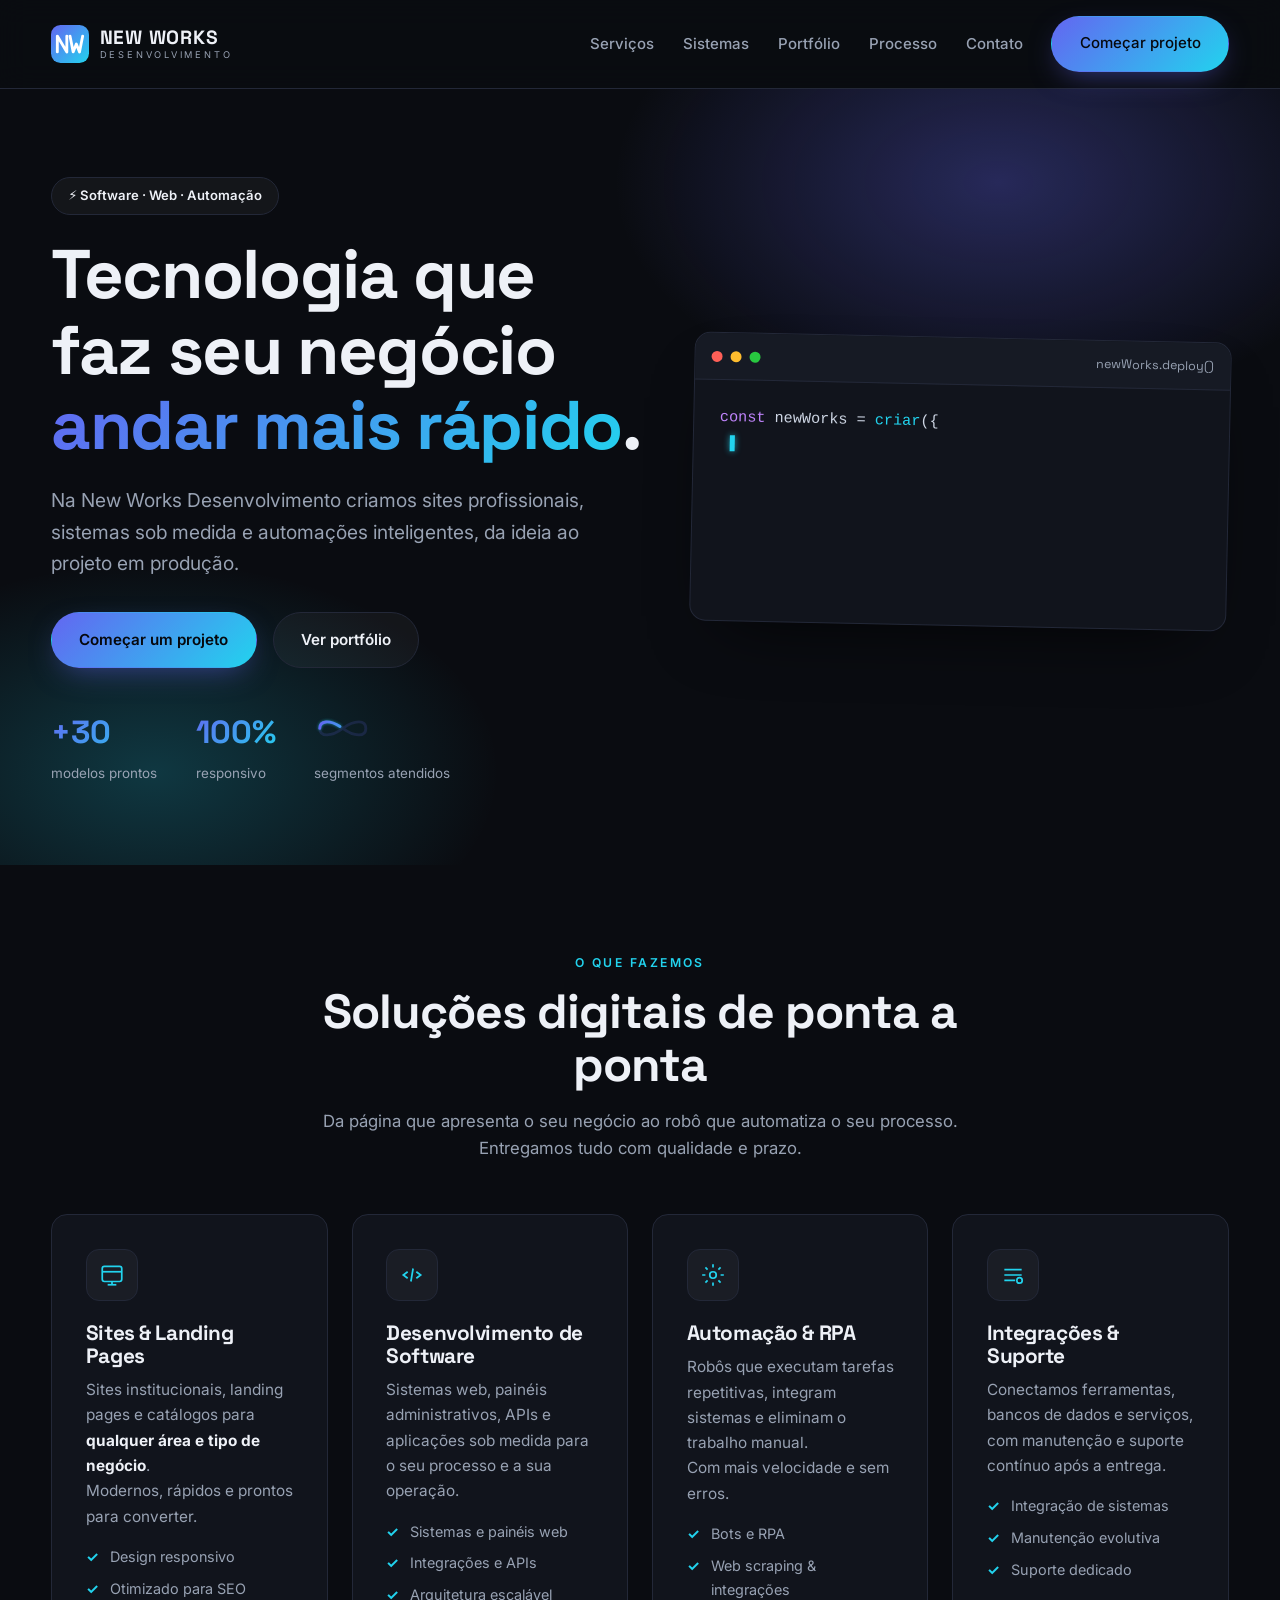
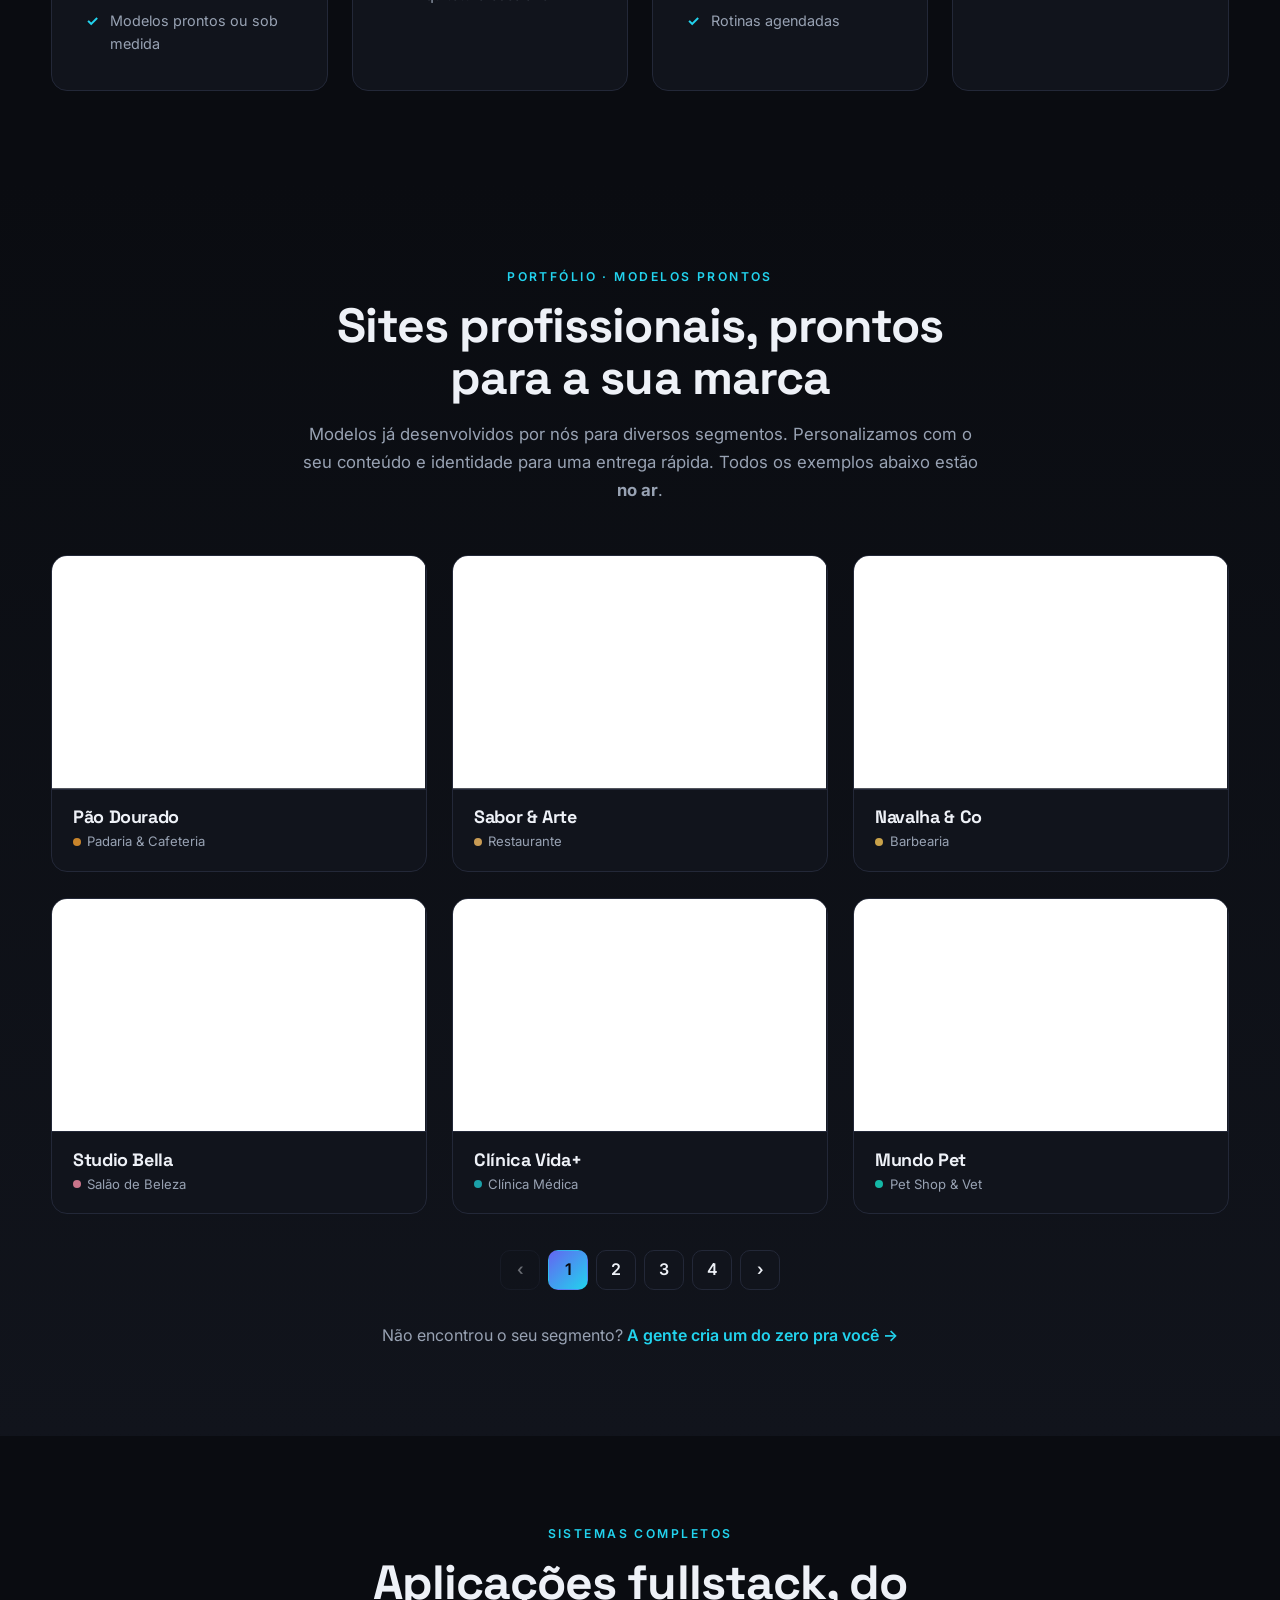
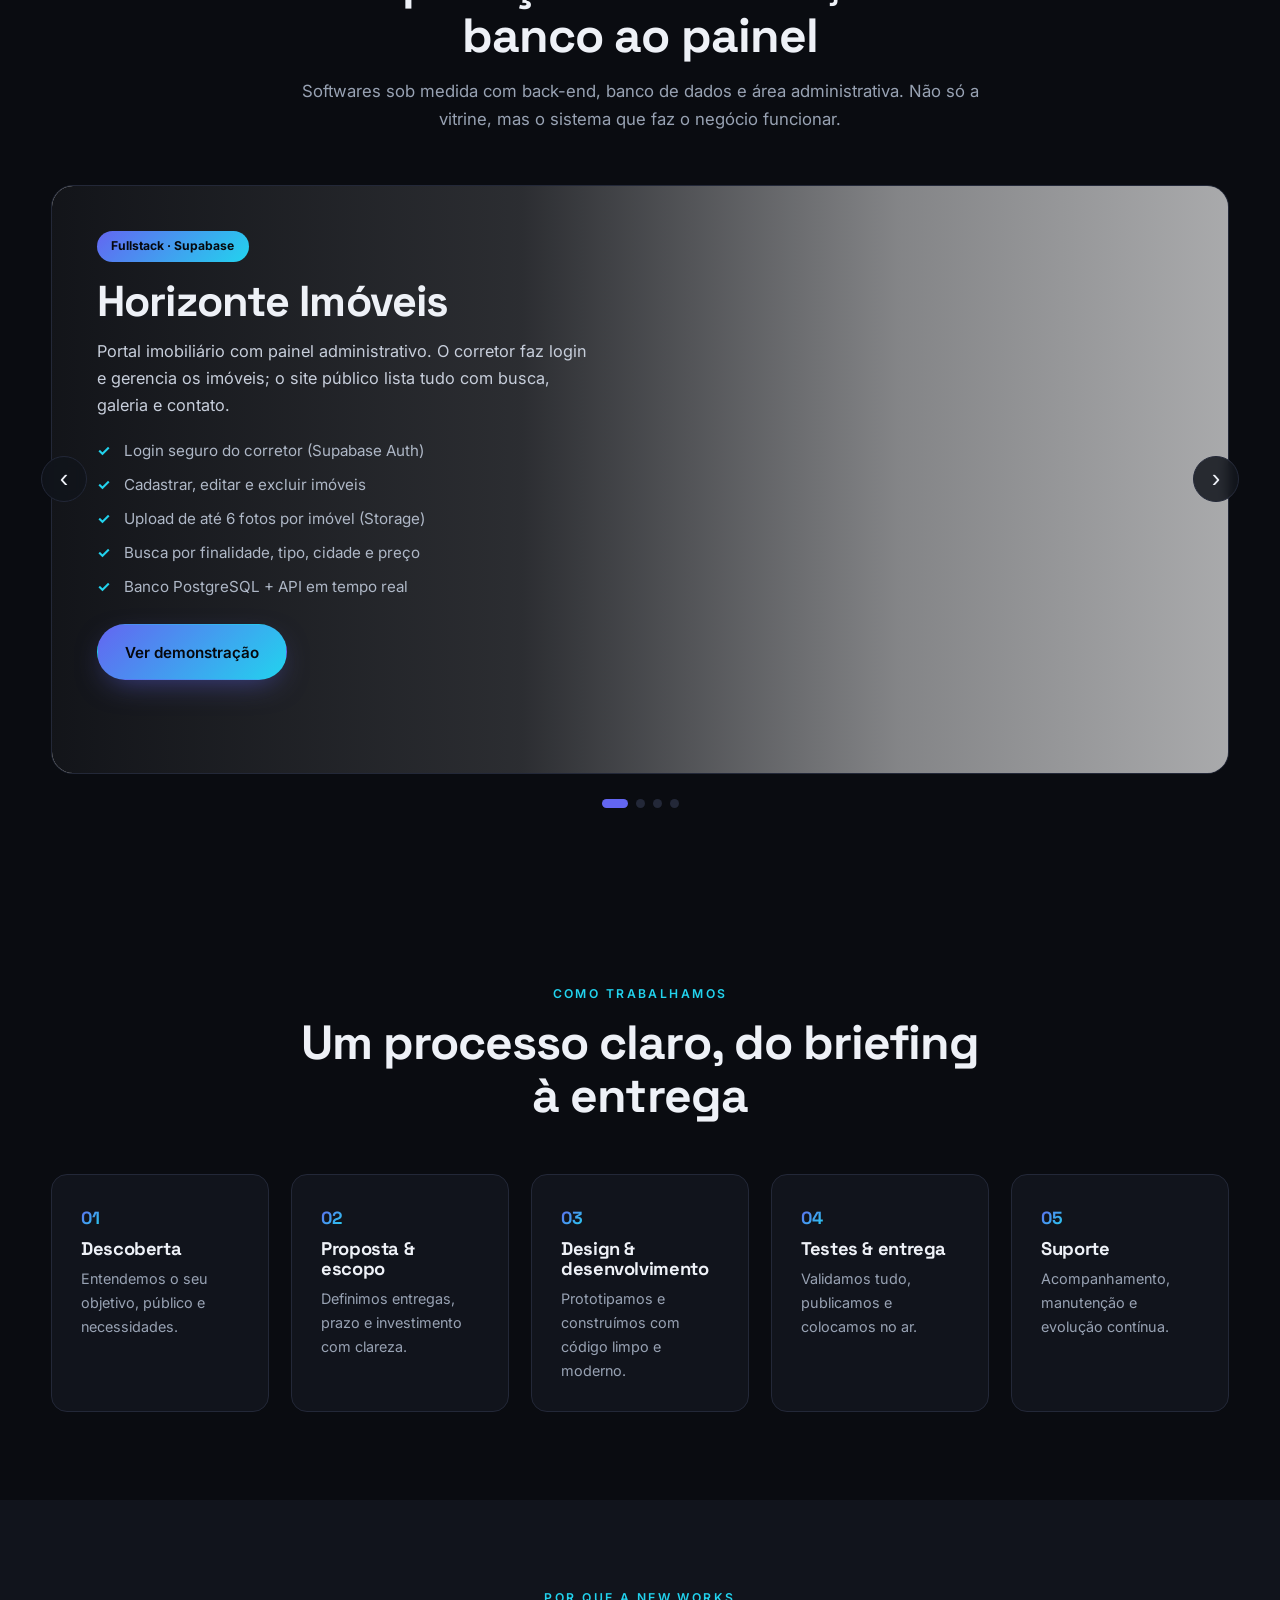
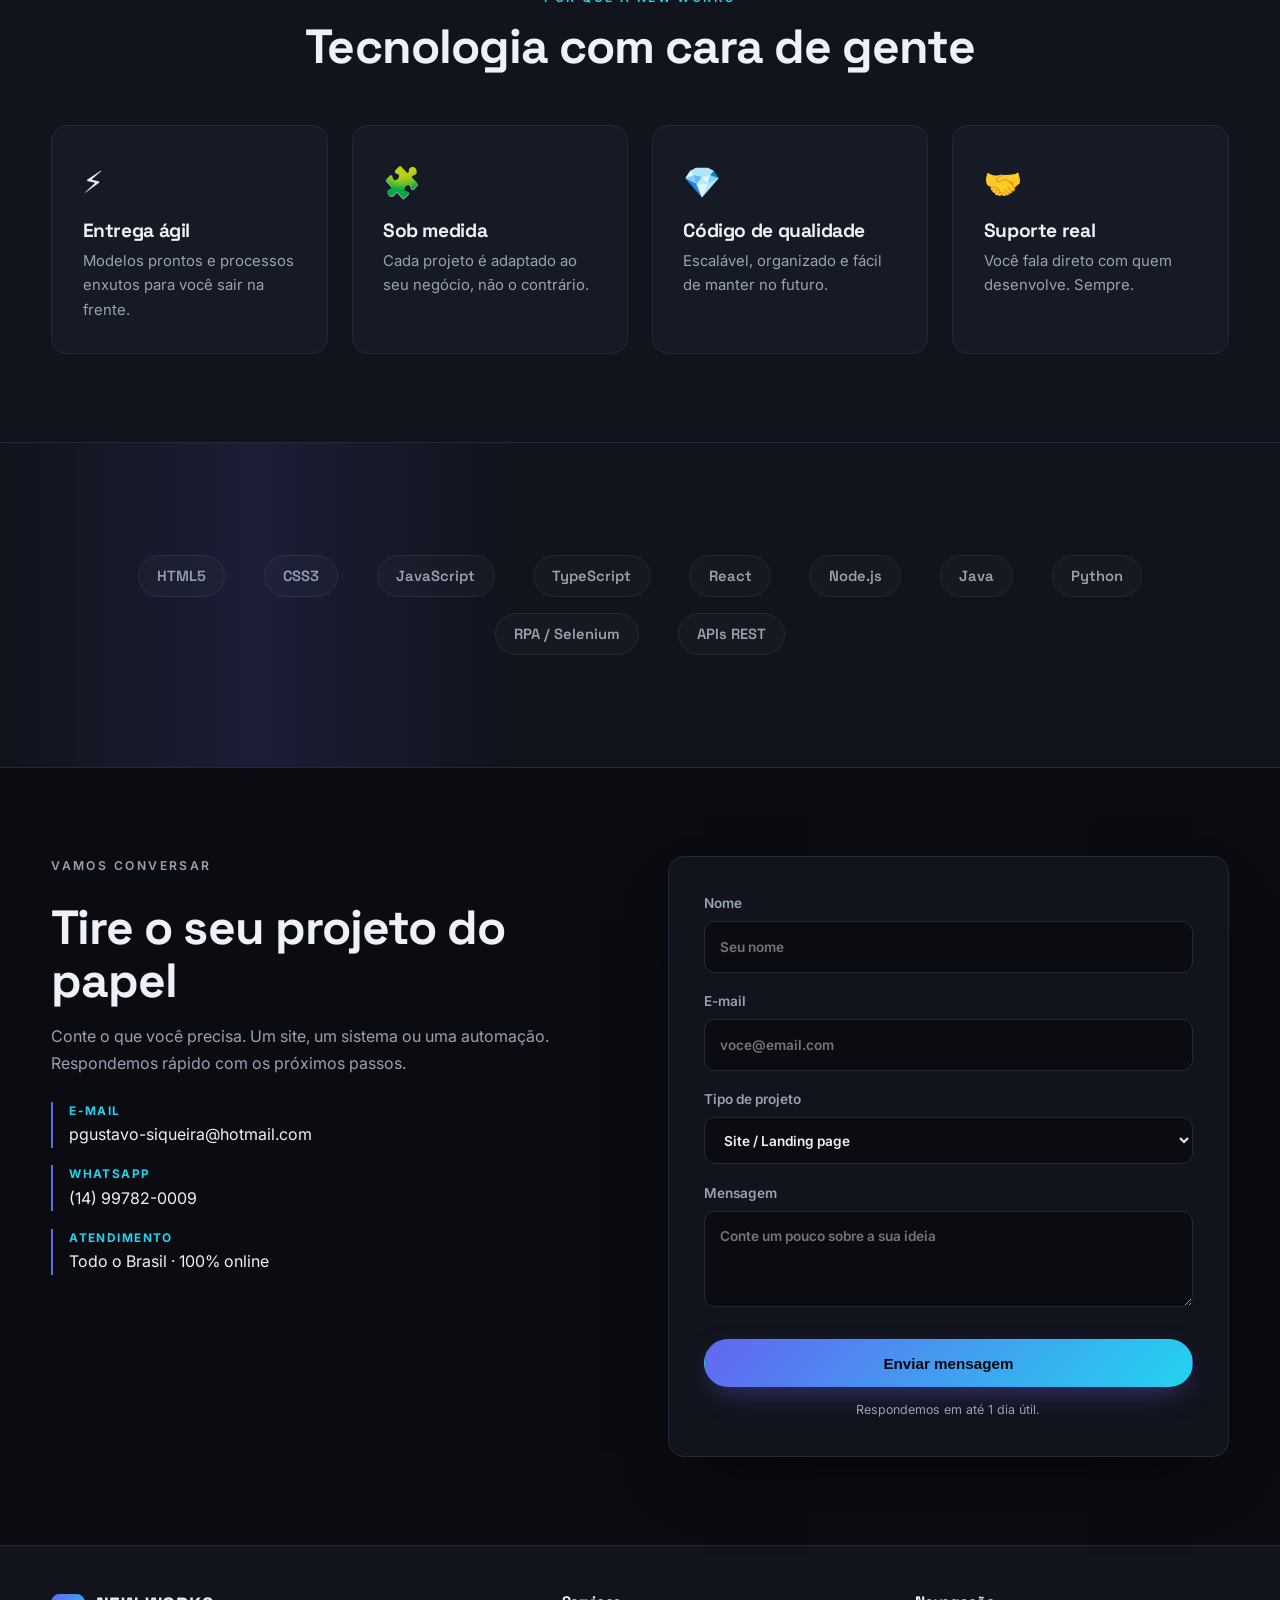
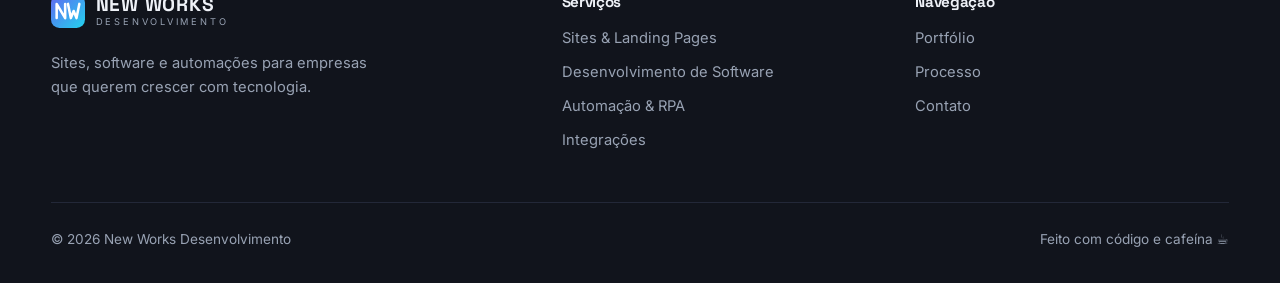
==== index.html @ 7ce20807 "Troca travessoes por ponto final em 3 textos (servicos, sistemas, contato) Co-Authored-By: Claude Op" ====
<!DOCTYPE html>
<html lang="pt-BR">
<head>
  <meta charset="UTF-8" />
  <meta name="viewport" content="width=device-width, initial-scale=1.0" />
  <meta name="description" content="New Works Desenvolvimento — criação de sites e landing pages para qualquer segmento, desenvolvimento de software sob medida e automações com RPA. Tecnologia que faz seu negócio andar mais rápido." />
  <title>New Works Desenvolvimento · Software, Sites e Automação</title>
  <link rel="icon" href="favicon.svg" type="image/svg+xml" />
  <link rel="preconnect" href="https://fonts.googleapis.com" />
  <link rel="preconnect" href="https://fonts.gstatic.com" crossorigin />
  <link href="https://fonts.googleapis.com/css2?family=Space+Grotesk:wght@500;600;700&family=Inter:wght@400;500;600&display=swap" rel="stylesheet" />
  <link rel="stylesheet" href="styles.css?v=3" />
</head>
<body>
  <header class="site-header" id="topo">
    <nav class="nav container">
      <a href="#topo" class="brand" aria-label="New Works Desenvolvimento">
        <svg class="logo-mark" width="38" height="38" viewBox="0 0 48 48" aria-hidden="true">
          <defs><linearGradient id="ag" x1="0" y1="0" x2="1" y2="1"><stop offset="0" stop-color="#6366f1"/><stop offset="1" stop-color="#22d3ee"/></linearGradient></defs>
          <rect width="48" height="48" rx="12" fill="url(#ag)"/>
          <g fill="none" stroke="#fff" stroke-width="3.6" stroke-linecap="round" stroke-linejoin="round"><path d="M8 34V14l12 20V14"/><path d="M24 14l4 20 4-10 4 10 4-20"/></g>
        </svg>
        <span class="brand-text"><strong>NEW WORKS</strong><small>Desenvolvimento</small></span>
      </a>
      <button class="nav-toggle" aria-label="Abrir menu" aria-expanded="false"><span></span><span></span><span></span></button>
      <ul class="nav-links">
        <li><a href="#servicos">Serviços</a></li>
        <li><a href="#sistemas">Sistemas</a></li>
        <li><a href="#portfolio">Portfólio</a></li>
        <li><a href="#processo">Processo</a></li>
        <li><a href="#contato">Contato</a></li>
        <li><a href="#contato" class="btn btn-primary">Começar projeto</a></li>
      </ul>
    </nav>
  </header>

  <main>
    <section class="hero">
      <div class="hero-glow" aria-hidden="true"></div>
      <div class="container hero-inner">
        <div class="hero-text">
          <span class="pill-badge">⚡ Software · Web · Automação</span>
          <h1>Tecnologia que faz seu negócio <span class="grad">andar mais rápido</span>.</h1>
          <p class="lead">Na New Works Desenvolvimento criamos sites profissionais, sistemas sob medida e automações inteligentes, da ideia ao projeto em produção.</p>
          <div class="hero-actions">
            <a href="#contato" class="btn btn-primary">Começar um projeto</a>
            <a href="#portfolio" class="btn btn-ghost">Ver portfólio</a>
          </div>
          <ul class="hero-stats">
            <li><strong>+30</strong><span>modelos prontos</span></li>
            <li><strong>100%</strong><span>responsivo</span></li>
            <li><strong class="stat-inf" aria-label="infinitos"><svg class="inf-svg" viewBox="0 0 100 50" role="img" aria-hidden="true"><defs><linearGradient id="infGrad" x1="0" y1="0" x2="1" y2="0"><stop offset="0" stop-color="#6366f1"/><stop offset="1" stop-color="#22d3ee"/></linearGradient></defs><path class="inf-track" d="M10,25 C10,10 30,10 50,25 C70,40 90,40 90,25 C90,10 70,10 50,25 C30,40 10,40 10,25 Z"/><path class="inf-flow" pathLength="100" d="M10,25 C10,10 30,10 50,25 C70,40 90,40 90,25 C90,10 70,10 50,25 C30,40 10,40 10,25 Z"/></svg></strong><span>segmentos atendidos</span></li>
          </ul>
        </div>
        <div class="hero-visual" aria-hidden="true">
          <div class="code-card">
            <div class="code-bar"><span></span><span></span><span></span><em>newWorks.deploy()</em></div>
            <pre><code id="heroCode"><span class="c-key">const</span> newWorks = <span class="c-fn">criar</span>({
  <span class="c-prop">sites</span>: <span class="c-str">'qualquer segmento'</span>,
  <span class="c-prop">software</span>: <span class="c-str">'sob medida'</span>,
  <span class="c-prop">automacao</span>: <span class="c-str">'RPA'</span>,
});

newWorks.<span class="c-fn">entregar</span>(); <span class="c-cmt">// 🚀</span></code></pre>
          </div>
        </div>
      </div>
    </section>

    <section id="servicos" class="services">
      <div class="container">
        <div class="section-head">
          <p class="eyebrow">O que fazemos</p>
          <h2>Soluções digitais de ponta a ponta</h2>
          <p class="section-sub">Da página que apresenta o seu negócio ao robô que automatiza o seu processo. Entregamos tudo com qualidade e prazo.</p>
        </div>
        <div class="service-grid">
          <article class="service">
            <span class="ico" aria-hidden="true">
              <svg viewBox="0 0 24 24" fill="none" stroke="currentColor" stroke-width="1.6"><rect x="3" y="4" width="18" height="14" rx="2"/><path d="M3 9h18"/><path d="M8 21h8"/><path d="M12 18v3"/></svg>
            </span>
            <h3>Sites &amp; Landing Pages</h3>
            <p>Sites institucionais, landing pages e catálogos para <strong>qualquer área e tipo de negócio</strong>.<br>Modernos, rápidos e prontos para converter.</p>
            <ul class="svc-list"><li>Design responsivo</li><li>Otimizado para SEO</li><li>Modelos prontos ou sob medida</li></ul>
          </article>
          <article class="service">
            <span class="ico" aria-hidden="true">
              <svg viewBox="0 0 24 24" fill="none" stroke="currentColor" stroke-width="1.6"><path d="M8 9l-4 3 4 3"/><path d="M16 9l4 3-4 3"/><path d="M13 6l-2 12"/></svg>
            </span>
            <h3>Desenvolvimento de Software</h3>
            <p>Sistemas web, painéis administrativos, APIs e aplicações sob medida para o seu processo e a sua operação.</p>
            <ul class="svc-list"><li>Sistemas e painéis web</li><li>Integrações e APIs</li><li>Arquitetura escalável</li></ul>
          </article>
          <article class="service">
            <span class="ico" aria-hidden="true">
              <svg viewBox="0 0 24 24" fill="none" stroke="currentColor" stroke-width="1.6"><circle cx="12" cy="12" r="3"/><path d="M12 2v3M12 19v3M2 12h3M19 12h3M5 5l2 2M17 17l2 2M19 5l-2 2M7 17l-2 2"/></svg>
            </span>
            <h3>Automação &amp; RPA</h3>
            <p>Robôs que executam tarefas repetitivas, integram sistemas e eliminam o trabalho manual.<br>Com mais velocidade e sem erros.</p>
            <ul class="svc-list"><li>Bots e RPA</li><li>Web scraping &amp; integrações</li><li>Rotinas agendadas</li></ul>
          </article>
          <article class="service">
            <span class="ico" aria-hidden="true">
              <svg viewBox="0 0 24 24" fill="none" stroke="currentColor" stroke-width="1.6"><path d="M4 7h16M4 12h16M4 17h10"/><circle cx="18" cy="17" r="2.5"/></svg>
            </span>
            <h3>Integrações &amp; Suporte</h3>
            <p>Conectamos ferramentas, bancos de dados e serviços, com manutenção e suporte contínuo após a entrega.</p>
            <ul class="svc-list"><li>Integração de sistemas</li><li>Manutenção evolutiva</li><li>Suporte dedicado</li></ul>
          </article>
        </div>
      </div>
    </section>

    <section id="portfolio" class="portfolio">
      <div class="container">
        <div class="section-head">
          <p class="eyebrow">Portfólio · Modelos prontos</p>
          <h2>Sites profissionais, prontos para a sua marca</h2>
          <p class="section-sub">Modelos já desenvolvidos por nós para diversos segmentos. Personalizamos com o seu conteúdo e identidade para uma entrega rápida. Todos os exemplos abaixo estão <strong>no ar</strong>.</p>
        </div>
        <div class="work-grid" id="workGrid"><!-- gerado via JavaScript --></div>
        <div class="pager" id="workPager"></div>
        <p class="portfolio-note">Não encontrou o seu segmento? <a href="#contato">A gente cria um do zero pra você →</a></p>
      </div>
    </section>

    <section id="sistemas" class="systems">
      <div class="container">
        <div class="section-head">
          <p class="eyebrow">Sistemas completos</p>
          <h2>Aplicações fullstack, do banco ao painel</h2>
          <p class="section-sub">Softwares sob medida com back-end, banco de dados e área administrativa. Não só a vitrine, mas o sistema que faz o negócio funcionar.</p>
        </div>
        <div class="systems-carousel">
          <button class="systems-btn prev" id="sysPrev" aria-label="Anterior">‹</button>
          <div class="systems-track" id="systemsTrack"><!-- gerado via JavaScript --></div>
          <button class="systems-btn next" id="sysNext" aria-label="Próximo">›</button>
        </div>
        <div class="systems-dots" id="systemsDots"></div>
      </div>
    </section>

    <section id="processo" class="process">
      <div class="container">
        <div class="section-head">
          <p class="eyebrow">Como trabalhamos</p>
          <h2>Um processo claro, do briefing à entrega</h2>
        </div>
        <ol class="steps">
          <li><span class="step-n">01</span><h3>Descoberta</h3><p>Entendemos o seu objetivo, público e necessidades.</p></li>
          <li><span class="step-n">02</span><h3>Proposta &amp; escopo</h3><p>Definimos entregas, prazo e investimento com clareza.</p></li>
          <li><span class="step-n">03</span><h3>Design &amp; desenvolvimento</h3><p>Prototipamos e construímos com código limpo e moderno.</p></li>
          <li><span class="step-n">04</span><h3>Testes &amp; entrega</h3><p>Validamos tudo, publicamos e colocamos no ar.</p></li>
          <li><span class="step-n">05</span><h3>Suporte</h3><p>Acompanhamento, manutenção e evolução contínua.</p></li>
        </ol>
      </div>
    </section>

    <section class="why">
      <div class="container">
        <div class="section-head">
          <p class="eyebrow">Por que a New Works</p>
          <h2>Tecnologia com cara de gente</h2>
        </div>
        <div class="why-grid">
          <div class="why-card"><span class="why-ico">⚡</span><h3>Entrega ágil</h3><p>Modelos prontos e processos enxutos para você sair na frente.</p></div>
          <div class="why-card"><span class="why-ico">🧩</span><h3>Sob medida</h3><p>Cada projeto é adaptado ao seu negócio, não o contrário.</p></div>
          <div class="why-card"><span class="why-ico">💎</span><h3>Código de qualidade</h3><p>Escalável, organizado e fácil de manter no futuro.</p></div>
          <div class="why-card"><span class="why-ico">🤝</span><h3>Suporte real</h3><p>Você fala direto com quem desenvolve. Sempre.</p></div>
        </div>
      </div>
    </section>

    <section class="logos-strip">
      <div class="container strip-inner">
        <span>HTML5</span><span>CSS3</span><span>JavaScript</span><span>TypeScript</span><span>React</span><span>Node.js</span><span>Java</span><span>Python</span><span>RPA / Selenium</span><span>APIs REST</span>
      </div>
    </section>

    <section id="contato" class="contact">
      <div class="container contact-inner">
        <div class="contact-text">
          <p class="eyebrow">Vamos conversar</p>
          <h2>Tire o seu projeto do papel</h2>
          <p>Conte o que você precisa. Um site, um sistema ou uma automação. Respondemos rápido com os próximos passos.</p>
          <ul class="info-lines">
            <li><strong>E-mail</strong> <a href="mailto:pgustavo-siqueira@hotmail.com">pgustavo-siqueira@hotmail.com</a></li>
            <li><strong>WhatsApp</strong> <a href="https://wa.me/5514997820009" target="_blank" rel="noopener">(14) 99782-0009</a></li>
            <li><strong>Atendimento</strong> Todo o Brasil · 100% online</li>
          </ul>
        </div>
        <form class="contact-form" id="contactForm" action="https://formsubmit.co/pgustavo-siqueira@hotmail.com" method="POST" novalidate>
          <input type="hidden" name="_subject" value="NEW WORKS DESENVOLVIMENTO" />
          <input type="hidden" name="_template" value="table" />
          <input type="hidden" name="_captcha" value="false" />
          <input type="hidden" name="_next" value="https://newworks.com.br/obrigado.html" />
          <input type="text" name="_honey" tabindex="-1" autocomplete="off" aria-hidden="true" style="position:absolute;left:-9999px;opacity:0" />
          <label>Nome<input type="text" name="Nome" placeholder="Seu nome" autocomplete="name" required /></label>
          <label>E-mail<input type="email" name="email" placeholder="voce@email.com" autocomplete="email" required /></label>
          <label>Tipo de projeto
            <select name="Tipo de projeto">
              <option>Site / Landing page</option>
              <option>Desenvolvimento de software</option>
              <option>Automação / RPA</option>
              <option>Integração de sistemas</option>
              <option>Outro</option>
            </select>
          </label>
          <label>Mensagem<textarea name="Mensagem" rows="3" placeholder="Conte um pouco sobre a sua ideia" required></textarea></label>
          <button type="submit" class="btn btn-primary" id="contactSubmit">Enviar mensagem</button>
          <p class="form-status" id="formStatus" role="status" aria-live="polite" hidden></p>
          <small>Respondemos em até 1 dia útil.</small>
        </form>
      </div>
    </section>
  </main>

  <footer class="site-footer">
    <div class="container footer-grid">
      <div class="footer-brand">
        <a href="#topo" class="brand">
          <svg class="logo-mark" width="34" height="34" viewBox="0 0 48 48" aria-hidden="true">
            <defs><linearGradient id="ag2" x1="0" y1="0" x2="1" y2="1"><stop offset="0" stop-color="#6366f1"/><stop offset="1" stop-color="#22d3ee"/></linearGradient></defs>
            <rect width="48" height="48" rx="12" fill="url(#ag2)"/>
            <g fill="none" stroke="#fff" stroke-width="3.6" stroke-linecap="round" stroke-linejoin="round"><path d="M8 34V14l12 20V14"/><path d="M24 14l4 20 4-10 4 10 4-20"/></g>
          </svg>
          <span class="brand-text"><strong>NEW WORKS</strong><small>Desenvolvimento</small></span>
        </a>
        <p>Sites, software e automações para empresas que querem crescer com tecnologia.</p>
      </div>
      <div class="footer-col">
        <h4>Serviços</h4>
        <a href="#servicos">Sites &amp; Landing Pages</a>
        <a href="#servicos">Desenvolvimento de Software</a>
        <a href="#servicos">Automação &amp; RPA</a>
        <a href="#servicos">Integrações</a>
      </div>
      <div class="footer-col">
        <h4>Navegação</h4>
        <a href="#portfolio">Portfólio</a>
        <a href="#processo">Processo</a>
        <a href="#contato">Contato</a>
      </div>
    </div>
    <div class="container footer-bottom">
      <span>© <span id="year"></span> New Works Desenvolvimento</span>
      <span class="muted">Feito com código e cafeína ☕</span>
    </div>
  </footer>

  <script src="script.js?v=3"></script>
</body>
</html>
---- styles.css ----
:root {
  --bg: #0a0c11;
  --surface: #11141c;
  --surface-2: #161a24;
  --glass: rgba(255, 255, 255, .04);
  --ink: #eef1f7;
  --muted: #98a2b3;
  --brand: #6366f1;
  --brand-2: #22d3ee;
  --grad: linear-gradient(135deg, #6366f1, #22d3ee);
  --line: #232838;
  --radius: 16px;
  --shadow: 0 30px 70px -35px rgba(0, 0, 0, .85);
}

* { margin: 0; padding: 0; box-sizing: border-box; }
html { scroll-behavior: smooth; }
body { font-family: 'Inter', system-ui, sans-serif; background: var(--bg); color: var(--ink); line-height: 1.65; -webkit-font-smoothing: antialiased; overflow-x: hidden; }
img { max-width: 100%; display: block; }
a { color: inherit; text-decoration: none; }
.container { width: min(1200px, 92%); margin-inline: auto; }
h1, h2, h3, h4 { font-family: 'Space Grotesk', sans-serif; font-weight: 700; line-height: 1.1; letter-spacing: -.02em; }
.eyebrow { text-transform: uppercase; letter-spacing: .2em; font-size: .76rem; font-weight: 600; color: var(--brand-2); margin-bottom: .8rem; }
.grad { background: var(--grad); -webkit-background-clip: text; background-clip: text; color: transparent; }

.btn { display: inline-flex; align-items: center; gap: .45rem; font-weight: 600; font-size: .95rem; padding: .9rem 1.7rem; border-radius: 999px; border: 1.5px solid transparent; cursor: pointer; transition: transform .15s ease, box-shadow .25s ease, background .2s ease, border-color .2s ease; }
.btn:hover { transform: translateY(-2px); }
.btn-primary { background: var(--grad); color: #06080d; box-shadow: 0 10px 30px -10px rgba(99,102,241,.55); }
.btn-primary:hover { box-shadow: 0 16px 40px -12px rgba(34,211,238,.6); }
.btn-ghost { color: var(--ink); border-color: var(--line); background: var(--glass); }
.btn-ghost:hover { border-color: var(--brand); color: #fff; }

/* Logo */
.brand { display: inline-flex; align-items: center; gap: .65rem; }
.logo-mark { flex: none; }
.brand-text { display: flex; flex-direction: column; line-height: 1.05; }
.brand-text strong { font-family: 'Space Grotesk', sans-serif; font-size: 1.2rem; font-weight: 700; letter-spacing: .04em; }
.brand-text small { font-size: .58rem; text-transform: uppercase; letter-spacing: .3em; color: var(--muted); margin-top: .12rem; }

.site-header { position: sticky; top: 0; z-index: 60; background: rgba(10,12,17,.75); backdrop-filter: blur(14px); border-bottom: 1px solid var(--line); }
.nav { display: flex; align-items: center; justify-content: space-between; padding: 1rem 0; }
.nav-links { list-style: none; display: flex; align-items: center; gap: 1.8rem; }
.nav-links a { font-weight: 500; font-size: .94rem; color: var(--muted); }
.nav-links a:hover { color: var(--ink); }
.nav-links .btn-primary { color: #06080d; }
.nav-toggle { display: none; flex-direction: column; gap: 5px; background: none; border: 0; cursor: pointer; padding: .4rem; }
.nav-toggle span { width: 24px; height: 2px; background: var(--ink); border-radius: 2px; }

/* Hero */
.hero { position: relative; padding: 5.5rem 0 5rem; overflow: hidden; }
.hero-glow { position: absolute; inset: 0; z-index: 0; background:
  radial-gradient(50% 50% at 78% 12%, rgba(99,102,241,.32), transparent 60%),
  radial-gradient(45% 45% at 12% 88%, rgba(34,211,238,.22), transparent 60%); pointer-events: none; }
.hero-inner { position: relative; z-index: 1; display: grid; grid-template-columns: 1.05fr .95fr; gap: 3rem; align-items: center; }
.pill-badge { display: inline-block; font-size: .82rem; font-weight: 600; color: var(--ink); background: var(--glass); border: 1px solid var(--line); padding: .45rem 1rem; border-radius: 999px; margin-bottom: 1.4rem; }
.hero h1 { font-size: clamp(2.6rem, 5.5vw, 4.3rem); margin-bottom: 1.3rem; }
.lead { font-size: 1.2rem; color: var(--muted); max-width: 48ch; }
.hero-actions { display: flex; flex-wrap: wrap; gap: 1rem; margin: 2rem 0 2.4rem; }
.hero-stats { list-style: none; display: flex; flex-wrap: wrap; gap: 2.4rem; }
.hero-stats strong { display: block; font-family: 'Space Grotesk', sans-serif; font-size: 2rem; background: var(--grad); -webkit-background-clip: text; background-clip: text; color: transparent; }
.hero-stats span { font-size: .84rem; color: var(--muted); }

.hero-visual { position: relative; }
.code-card { background: var(--surface); border: 1px solid var(--line); border-radius: var(--radius); box-shadow: var(--shadow); overflow: hidden; transform: rotate(1.2deg); transition: transform .3s ease; }
.code-card:hover { transform: rotate(0); }
.code-bar { display: flex; align-items: center; gap: .5rem; padding: .8rem 1rem; background: var(--surface-2); border-bottom: 1px solid var(--line); }
.code-bar span { width: 11px; height: 11px; border-radius: 50%; background: #3a4150; }
.code-bar span:first-child { background: #ff5f57; }
.code-bar span:nth-child(2) { background: #febc2e; }
.code-bar span:nth-child(3) { background: #28c840; }
.code-bar em { margin-left: auto; font-style: normal; font-size: .78rem; color: var(--muted); font-family: 'Space Grotesk', monospace; }
.code-card pre { padding: 1.5rem 1.6rem; font-family: 'Space Grotesk', ui-monospace, monospace; font-size: .95rem; line-height: 1.8; overflow-x: auto; }
.code-card code { color: #cdd5e3; }
.c-key { color: #c084fc; }
.c-fn { color: #22d3ee; }
.c-prop { color: #818cf8; }
.c-str { color: #6ee7b7; }
.c-cmt { color: #64748b; }
/* cursor do efeito de digitação */
.code-card code.typing { min-height: 12.6em; display: block; }
.type-caret { display: inline-block; width: .55ch; height: 1.05em; margin-left: 1px; vertical-align: -0.16em; background: #22d3ee; box-shadow: 0 0 6px rgba(34,211,238,.7); animation: caretBlink 1s steps(1) infinite; }
.type-caret--done { animation: caretBlink 1.1s steps(1) infinite; }
@keyframes caretBlink { 50% { opacity: 0; } }
@media (prefers-reduced-motion: reduce) { .type-caret { animation: none; } }

/* Strip */
.logos-strip { border-block: 1px solid var(--line); background: var(--surface); }
.strip-inner { display: flex; flex-wrap: wrap; justify-content: center; gap: 1rem 2.4rem; padding: 1.5rem 0; }
.strip-inner span {
  color: var(--muted); font-weight: 600; font-size: .92rem; font-family: 'Space Grotesk', sans-serif;
  padding: .5rem 1.15rem; border: 1px solid var(--line); border-radius: 999px;
  background: rgba(255,255,255,.02); cursor: default;
  transition: color .28s ease, transform .28s ease, box-shadow .28s ease, background .28s ease, border-color .28s ease;
}
.strip-inner span:hover {
  color: var(--ink); border-color: transparent;
  background: linear-gradient(var(--surface), var(--surface)) padding-box, var(--grad) border-box;
  transform: translateY(-3px) scale(1.05);
  box-shadow: 0 12px 26px -12px rgba(34,211,238,.6), 0 0 0 1px rgba(99,102,241,.25);
}

/* Infinito com energia percorrendo o traçado */
.stat-inf { display: inline-flex; align-items: center; }
.hero-stats strong.stat-inf { background: none; }
.inf-svg { width: 3.6rem; height: 1.8rem; overflow: visible; }
.inf-track { fill: none; stroke: rgba(99,102,241,.16); stroke-width: 5; stroke-linecap: round; }
.inf-flow { fill: none; stroke: url(#infGrad); stroke-width: 5; stroke-linecap: round; filter: drop-shadow(0 0 3px rgba(34,211,238,.6)); }

section { padding: 5.5rem 0; }
.section-head { text-align: center; max-width: 680px; margin: 0 auto 3.2rem; }
.section-head h2 { font-size: clamp(2rem, 4.5vw, 3rem); }
.section-sub { color: var(--muted); margin-top: 1rem; font-size: 1.05rem; }

/* Serviços */
.service-grid { display: grid; grid-template-columns: repeat(auto-fit, minmax(265px, 1fr)); gap: 1.5rem; }
.service { background: var(--surface); border: 1px solid var(--line); border-radius: var(--radius); padding: 2.1rem; transition: transform .2s ease, border-color .2s ease, background .2s ease; }
.service:hover { transform: translateY(-6px); border-color: var(--brand); background: var(--surface-2); }
.service .ico { display: inline-grid; place-items: center; width: 52px; height: 52px; border-radius: 13px; background: var(--glass); border: 1px solid var(--line); color: var(--brand-2); margin-bottom: 1.3rem; }
.service .ico svg { width: 26px; height: 26px; }
.service h3 { font-size: 1.3rem; margin-bottom: .6rem; }
.service > p { color: var(--muted); font-size: .96rem; margin-bottom: 1rem; }
.service strong { color: var(--ink); }
.svc-list { list-style: none; display: grid; gap: .5rem; }
.svc-list li { font-size: .9rem; color: var(--muted); padding-left: 1.5rem; position: relative; }
.svc-list li::before { content: '✓'; position: absolute; left: 0; color: var(--brand-2); font-weight: 700; }

/* Sistemas completos — carrossel */
.systems-carousel { position: relative; }
.systems-track { display: flex; gap: 1.5rem; overflow-x: auto; scroll-snap-type: x mandatory; scroll-behavior: smooth; -ms-overflow-style: none; scrollbar-width: none; }
.systems-track::-webkit-scrollbar { display: none; }
.system-card { position: relative; flex: 0 0 100%; scroll-snap-align: center; min-height: 470px; border-radius: 22px; overflow: hidden; border: 1px solid var(--line); background: var(--surface-2); }
.system-bg { position: absolute; inset: 0; z-index: 0; background: var(--surface-2); }
.system-bg iframe { position: absolute; top: 0; left: 0; border: 0; transform-origin: top left; pointer-events: none; background: #fff; }
.system-shade { position: absolute; inset: 0; z-index: 1; background: linear-gradient(90deg, rgba(9,11,16,.96) 0%, rgba(9,11,16,.86) 40%, rgba(9,11,16,.5) 72%, rgba(9,11,16,.35) 100%); }
.system-content { position: relative; z-index: 2; max-width: 580px; padding: 2.8rem; min-height: 470px; display: flex; flex-direction: column; justify-content: center; }
.system-badge { align-self: flex-start; font-size: .76rem; font-weight: 700; color: #06080d; background: var(--grad); padding: .35rem .9rem; border-radius: 999px; margin-bottom: 1rem; }
.system-card h3 { font-size: clamp(1.8rem, 3.6vw, 2.7rem); margin-bottom: .8rem; }
.system-desc { color: #c7cedb; font-size: 1.02rem; margin-bottom: 1.2rem; }
.system-feats { list-style: none; display: grid; gap: .55rem; margin-bottom: 1.6rem; }
.system-feats li { padding-left: 1.7rem; position: relative; color: #aeb7c6; font-size: .95rem; }
.system-feats li::before { content: '✓'; position: absolute; left: 0; color: var(--brand-2); font-weight: 700; }
.system-actions { display: flex; flex-wrap: wrap; gap: .8rem; }
.systems-btn { position: absolute; top: 50%; transform: translateY(-50%); z-index: 5; width: 46px; height: 46px; border-radius: 50%; border: 1px solid var(--line); background: rgba(17,20,28,.85); color: var(--ink); font-size: 1.6rem; line-height: 1; cursor: pointer; backdrop-filter: blur(6px); transition: background .2s ease, border-color .2s ease; }
.systems-btn:hover { border-color: var(--brand); background: var(--surface-2); }
.systems-btn.prev { left: -10px; }
.systems-btn.next { right: -10px; }
.systems-dots { display: flex; justify-content: center; gap: .5rem; margin-top: 1.6rem; }
.systems-dots button { width: 9px; height: 9px; border-radius: 50%; border: 0; background: var(--line); cursor: pointer; padding: 0; transition: background .2s ease, width .2s ease; }
.systems-dots button.active { background: var(--brand); width: 26px; border-radius: 6px; }

/* Portfólio */
.portfolio { background: linear-gradient(180deg, var(--bg), var(--surface)); }
.work-grid { display: grid; grid-template-columns: repeat(auto-fill, minmax(300px, 1fr)); gap: 1.6rem; }
.work { background: var(--surface); border: 1px solid var(--line); border-radius: var(--radius); overflow: hidden; transition: transform .2s ease, border-color .2s ease; }
.work:hover { transform: translateY(-6px); border-color: color-mix(in srgb, var(--c, var(--brand)) 70%, var(--line)); }
.work-preview { position: relative; aspect-ratio: 16 / 10; overflow: hidden; background: var(--surface-2); border-bottom: 1px solid var(--line); }
.work-preview iframe { position: absolute; top: 0; left: 0; border: 0; transform-origin: top left; pointer-events: none; background: #fff; }
.work-preview .ph { position: absolute; inset: 0; display: grid; place-items: center; color: var(--muted); font-size: .85rem; }
.work-overlay { position: absolute; inset: 0; z-index: 2; display: flex; align-items: flex-end; padding: 1rem; opacity: 0; background: linear-gradient(transparent, rgba(6,8,13,.78)); transition: opacity .25s ease; }
.work-overlay span { font-weight: 600; font-size: .9rem; color: #fff; }
.work:hover .work-overlay { opacity: 1; }
.work-meta { display: flex; align-items: center; justify-content: space-between; gap: 1rem; padding: 1.1rem 1.3rem; }
.work-meta h3 { font-size: 1.12rem; }
.work-tag { display: inline-flex; align-items: center; gap: .4rem; font-size: .82rem; color: var(--muted); margin-top: .15rem; }
.work-tag::before { content: ''; width: 8px; height: 8px; border-radius: 50%; background: var(--c, var(--brand)); }
.portfolio-note { text-align: center; margin-top: 2rem; color: var(--muted); }
.portfolio-note a { color: var(--brand-2); font-weight: 600; }

/* Paginação */
.pager { display: flex; justify-content: center; align-items: center; flex-wrap: wrap; gap: .5rem; margin-top: 2.2rem; }
.pg-btn { min-width: 40px; height: 40px; padding: 0 .6rem; border-radius: 10px; border: 1px solid var(--line); background: var(--surface); color: var(--ink); font: inherit; font-weight: 600; cursor: pointer; transition: border-color .2s ease, background .2s ease, color .2s ease; }
.pg-btn:hover:not(:disabled) { border-color: var(--brand); color: var(--brand-2); }
.pg-btn.active { background: var(--grad); color: #06080d; border-color: transparent; }
.pg-btn:disabled { opacity: .4; cursor: not-allowed; }

.info-lines a { color: var(--ink); }
.info-lines a:hover { color: var(--brand-2); }

/* Processo */
.steps { list-style: none; display: grid; grid-template-columns: repeat(auto-fit, minmax(190px, 1fr)); gap: 1.4rem; counter-reset: s; }
.steps li { background: var(--surface); border: 1px solid var(--line); border-radius: var(--radius); padding: 1.8rem; position: relative; }
.step-n { font-family: 'Space Grotesk', sans-serif; font-weight: 700; font-size: 1.1rem; background: var(--grad); -webkit-background-clip: text; background-clip: text; color: transparent; }
.steps h3 { font-size: 1.15rem; margin: .4rem 0 .5rem; }
.steps p { color: var(--muted); font-size: .9rem; }

/* Why */
.why { background: var(--surface); }
.why-grid { display: grid; grid-template-columns: repeat(auto-fit, minmax(220px, 1fr)); gap: 1.5rem; }
.why-card { background: var(--surface-2); border: 1px solid var(--line); border-radius: var(--radius); padding: 1.9rem; }
.why-ico { font-size: 1.9rem; display: block; margin-bottom: .8rem; }
.why-card h3 { font-size: 1.2rem; margin-bottom: .5rem; }
.why-card p { color: var(--muted); font-size: .93rem; }

/* Contato */
.contact-inner { display: grid; grid-template-columns: 1fr 1fr; gap: 3.5rem; align-items: start; }
.contact-text h2 { font-size: clamp(2rem, 4.5vw, 3rem); margin-bottom: 1rem; }
.contact-text p { color: var(--muted); margin-bottom: 1.6rem; }
.info-lines { list-style: none; display: grid; gap: 1.1rem; }
.info-lines li { border-left: 2px solid var(--brand); padding-left: 1rem; }
.info-lines strong { display: block; font-size: .74rem; text-transform: uppercase; letter-spacing: .12em; color: var(--brand-2); }
.contact-form { background: var(--surface); border: 1px solid var(--line); border-radius: var(--radius); padding: 2.2rem; box-shadow: var(--shadow); }
.contact-form label { display: block; font-size: .85rem; font-weight: 600; margin-bottom: 1.1rem; color: var(--muted); }
.contact-form input, .contact-form select, .contact-form textarea { width: 100%; margin-top: .4rem; padding: .85rem .95rem; font: inherit; background: var(--bg); border: 1px solid var(--line); border-radius: 11px; color: var(--ink); resize: vertical; }
.contact-form input:focus, .contact-form select:focus, .contact-form textarea:focus { outline: 2px solid var(--brand); border-color: transparent; }
.contact-form .btn { width: 100%; justify-content: center; margin-top: .5rem; }
.contact-form small { display: block; text-align: center; color: var(--muted); margin-top: .8rem; font-size: .78rem; }
.contact-form input.invalid, .contact-form textarea.invalid { border-color: #f87171; }
.contact-form input.invalid:focus, .contact-form textarea.invalid:focus { outline-color: #f87171; }
.field-error { display: block; color: #f87171; font-size: .78rem; font-weight: 500; margin-top: .35rem; }
.form-status { text-align: center; font-size: .88rem; font-weight: 600; margin-top: .9rem; }
.form-status.is-sending { color: var(--muted); }
.form-status.is-error { color: #f87171; }
.form-status.is-ok { color: #34d399; }
[hidden] { display: none !important; }

/* Footer */
.site-footer { border-top: 1px solid var(--line); background: var(--surface); padding: 3rem 0 2rem; }
.footer-grid { display: grid; grid-template-columns: 1.5fr 1fr 1fr; gap: 2.5rem; margin-bottom: 2.5rem; }
.footer-brand p { color: var(--muted); font-size: .92rem; margin-top: 1rem; max-width: 36ch; }
.footer-col h4 { font-size: .95rem; margin-bottom: 1rem; }
.footer-col a { display: block; color: var(--muted); font-size: .92rem; margin-bottom: .6rem; }
.footer-col a:hover { color: var(--ink); }
.footer-bottom { display: flex; flex-wrap: wrap; justify-content: space-between; gap: 1rem; padding-top: 1.6rem; border-top: 1px solid var(--line); font-size: .85rem; color: var(--muted); }

@media (max-width: 900px) {
  .nav-toggle { display: flex; }
  .nav-links { position: absolute; top: 100%; left: 0; right: 0; flex-direction: column; gap: 1.1rem; padding: 1.5rem 6%; background: var(--bg); border-bottom: 1px solid var(--line); transform: translateY(-160%); transition: transform .3s ease; pointer-events: none; }
  .nav-links.open { transform: translateY(0); pointer-events: auto; }
  .hero-inner, .contact-inner { grid-template-columns: 1fr; }
  .hero-visual { order: -1; }
  .footer-grid { grid-template-columns: 1fr 1fr; }
  .system-content { max-width: 100%; padding: 2rem; }
  .system-shade { background: linear-gradient(90deg, rgba(9,11,16,.95) 0%, rgba(9,11,16,.85) 60%, rgba(9,11,16,.62) 100%); }
  .systems-btn.prev { left: 6px; }
  .systems-btn.next { right: 6px; }
}
@media (max-width: 560px) {
  .footer-grid { grid-template-columns: 1fr; }
  .hero-stats { gap: 1.6rem; }
}

/* ===== Animações ===== */
@media (prefers-reduced-motion: no-preference) {
  .reveal { opacity: 0; transform: translateY(28px); transition: opacity .7s cubic-bezier(.2,.7,.2,1), transform .7s cubic-bezier(.2,.7,.2,1); }
  .reveal.in { opacity: 1; transform: none; }

  /* orbes do hero flutuando suavemente */
  .hero-glow { animation: glowFloat 16s ease-in-out infinite alternate; }
  @keyframes glowFloat {
    0%   { transform: translate3d(0, 0, 0) scale(1); opacity: .85; }
    100% { transform: translate3d(0, -22px, 0) scale(1.08); opacity: 1; }
  }

  /* brilho que percorre a faixa de tecnologias */
  .logos-strip { position: relative; overflow: hidden; }
  .logos-strip::after {
    content: ''; position: absolute; top: 0; bottom: 0; width: 40%;
    background: linear-gradient(90deg, transparent, rgba(99,102,241,.12), transparent);
    animation: sweep 6s linear infinite;
  }
  @keyframes sweep { from { left: -40%; } to { left: 100%; } }

  /* botão primário com leve pulso ao passar o mouse */
  .btn-primary { position: relative; overflow: hidden; }
  .btn-primary::after {
    content: ''; position: absolute; inset: 0; background: radial-gradient(circle at center, rgba(255,255,255,.35), transparent 60%);
    opacity: 0; transform: scale(.4); transition: opacity .4s ease, transform .5s ease;
  }
  .btn-primary:hover::after { opacity: 1; transform: scale(1); }

  /* ícones de serviço giram de leve no hover do card */
  .service:hover .ico { transform: rotate(-8deg) scale(1.08); transition: transform .3s ease; }

  /* energia percorrendo o símbolo de infinito */
  .inf-flow { stroke-dasharray: 22 78; animation: infFlow 2.4s linear infinite; }
  @keyframes infFlow { to { stroke-dashoffset: -100; } }
}
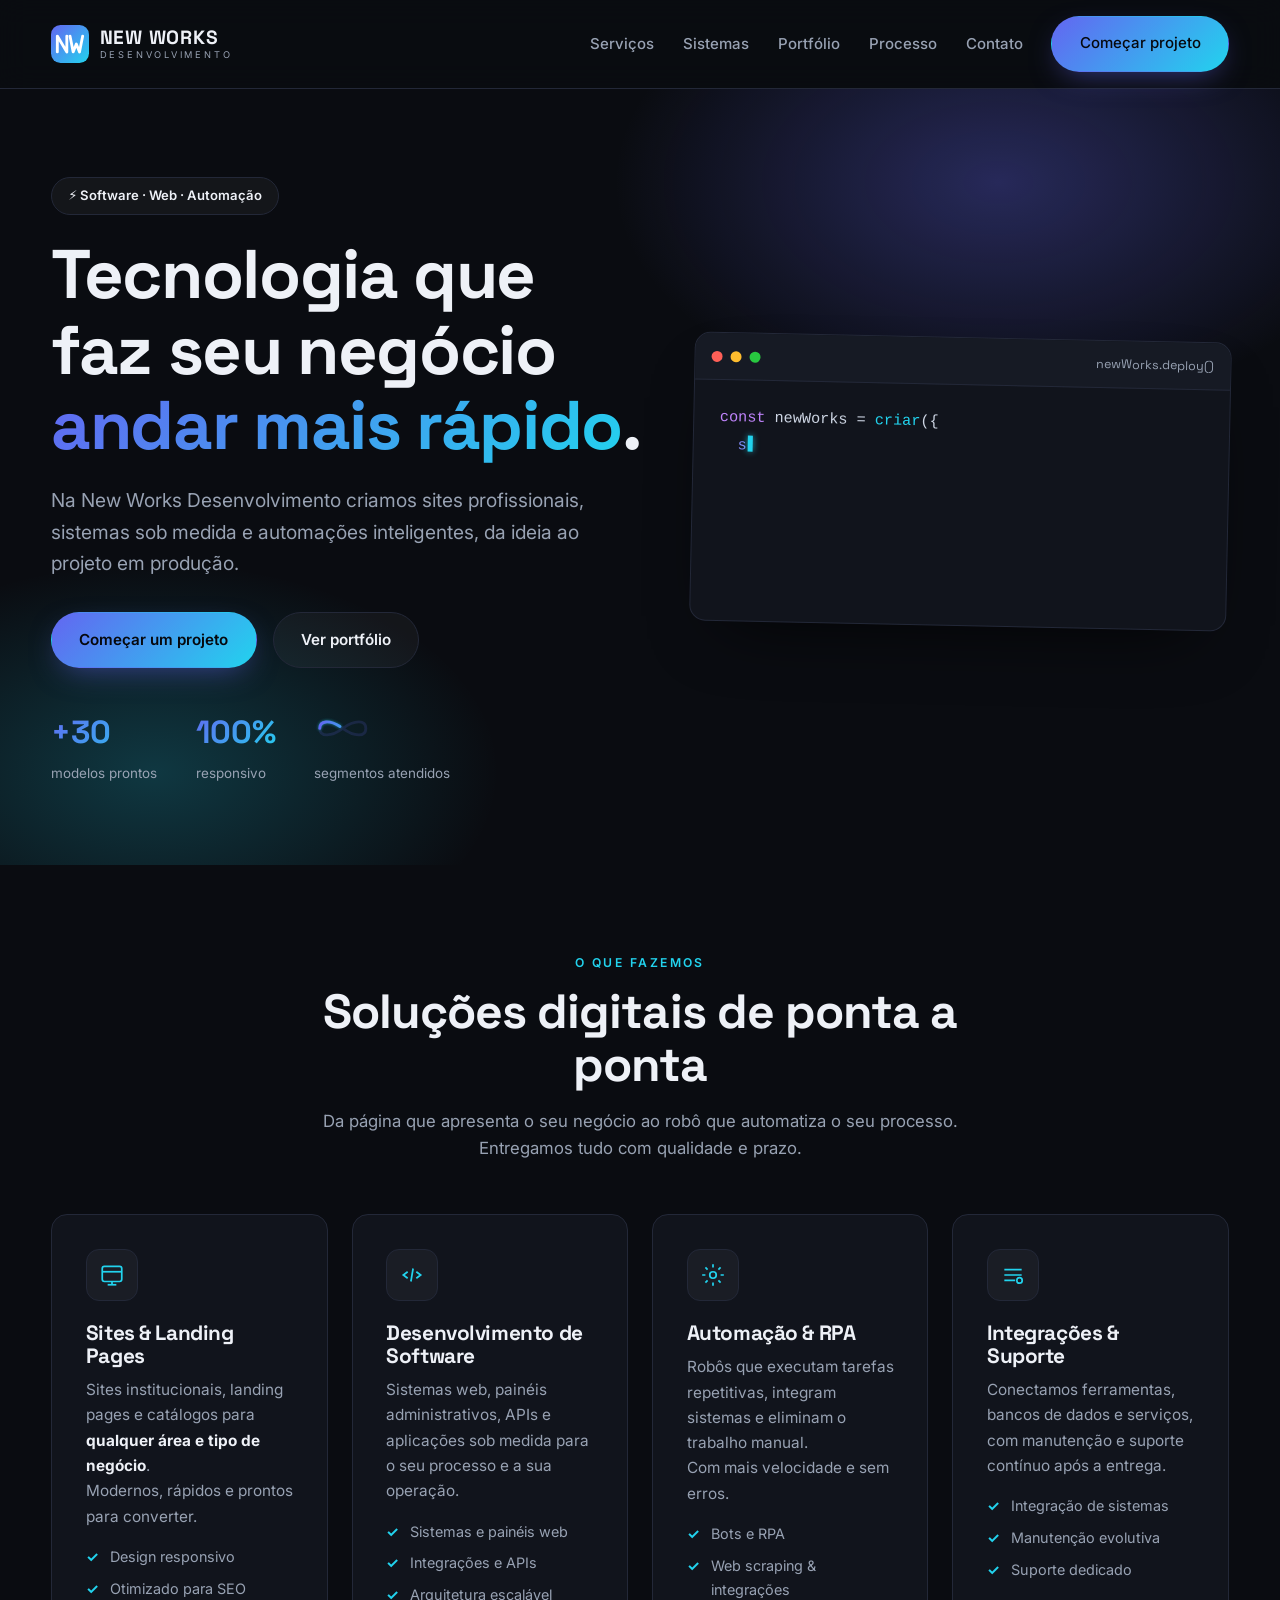
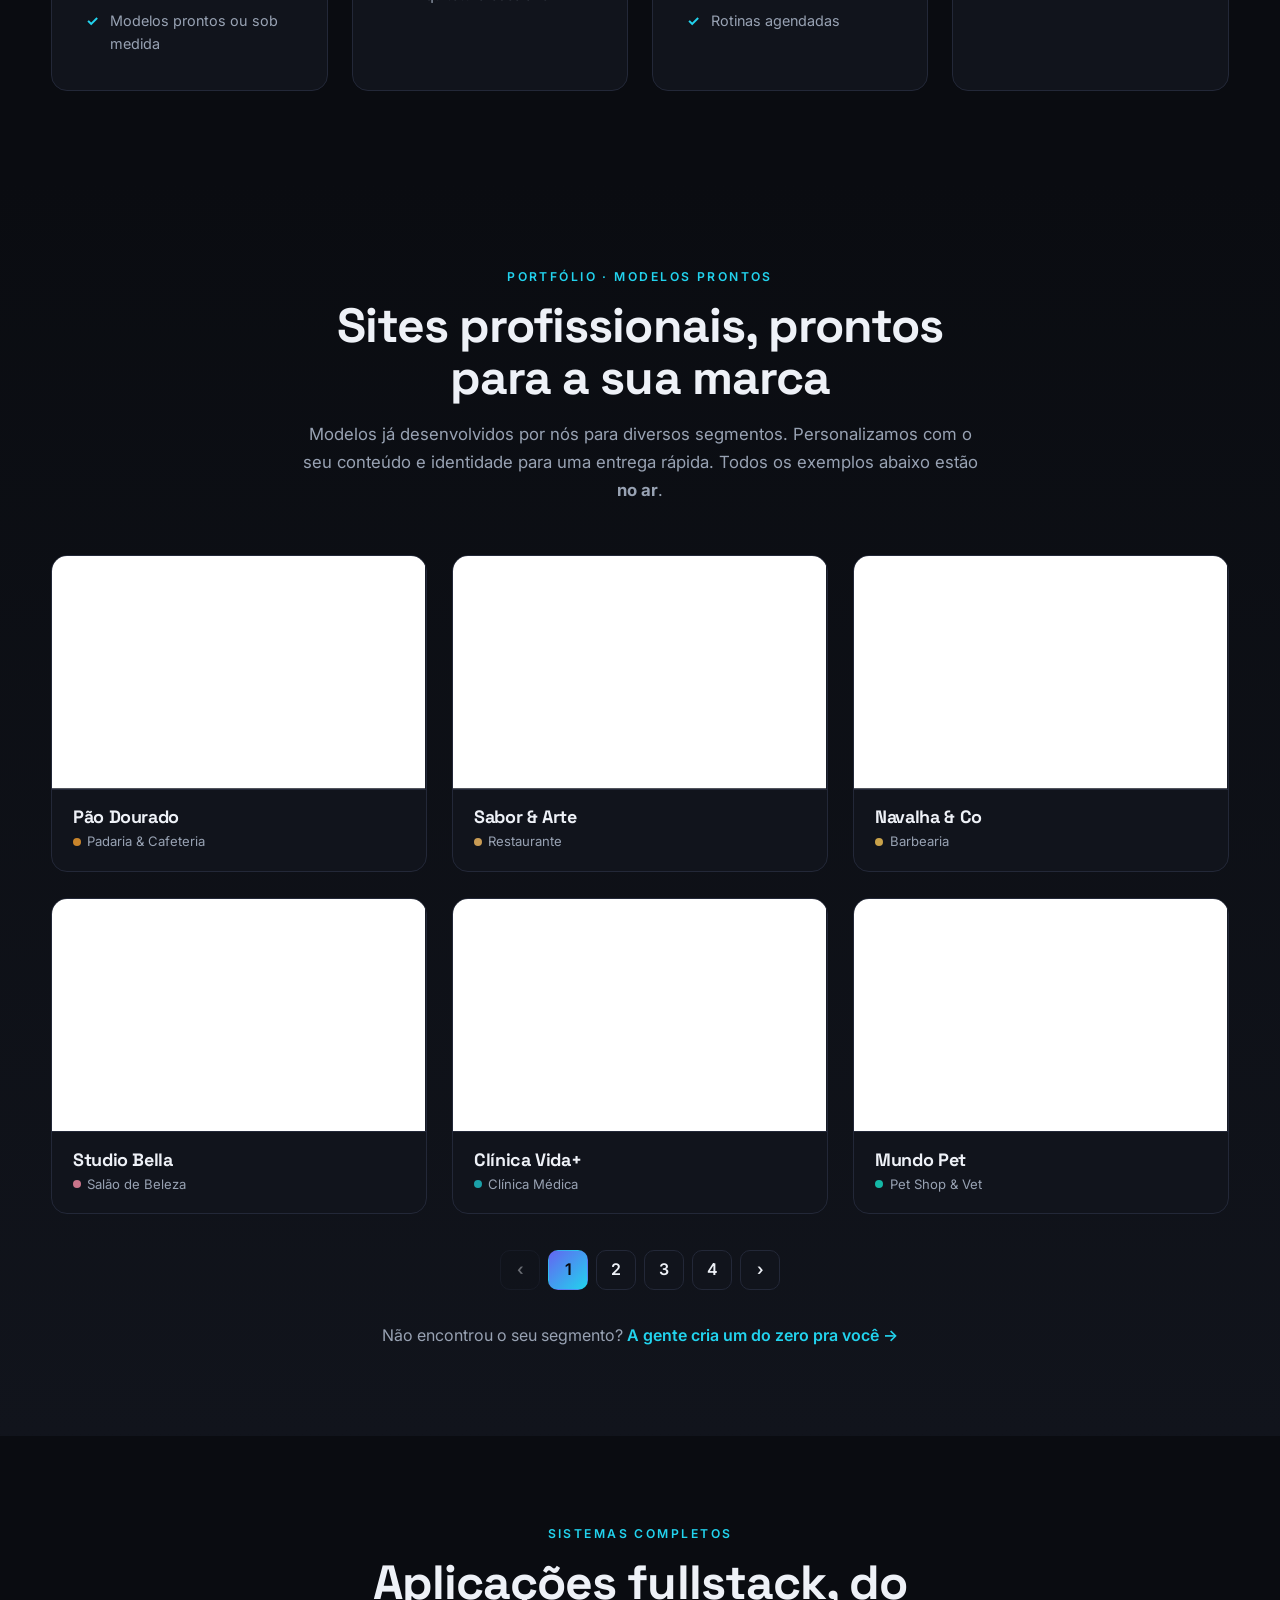
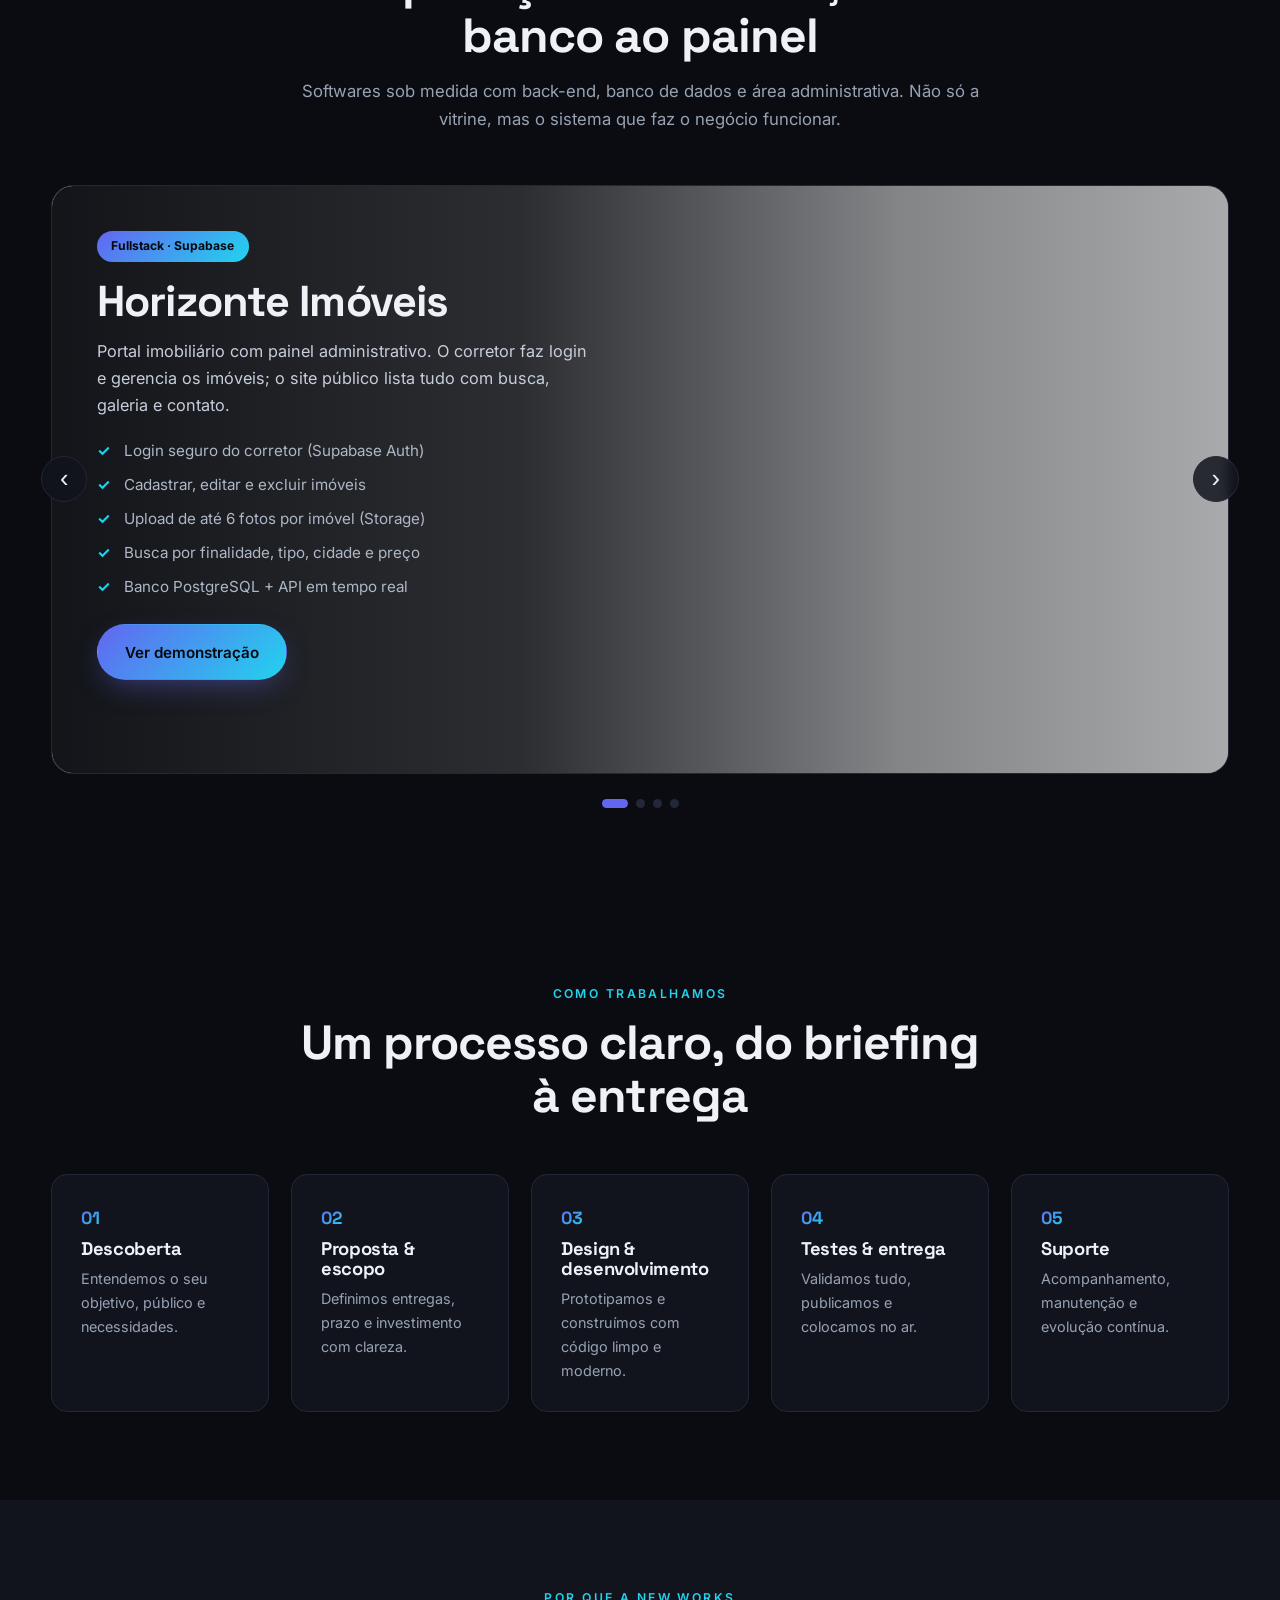
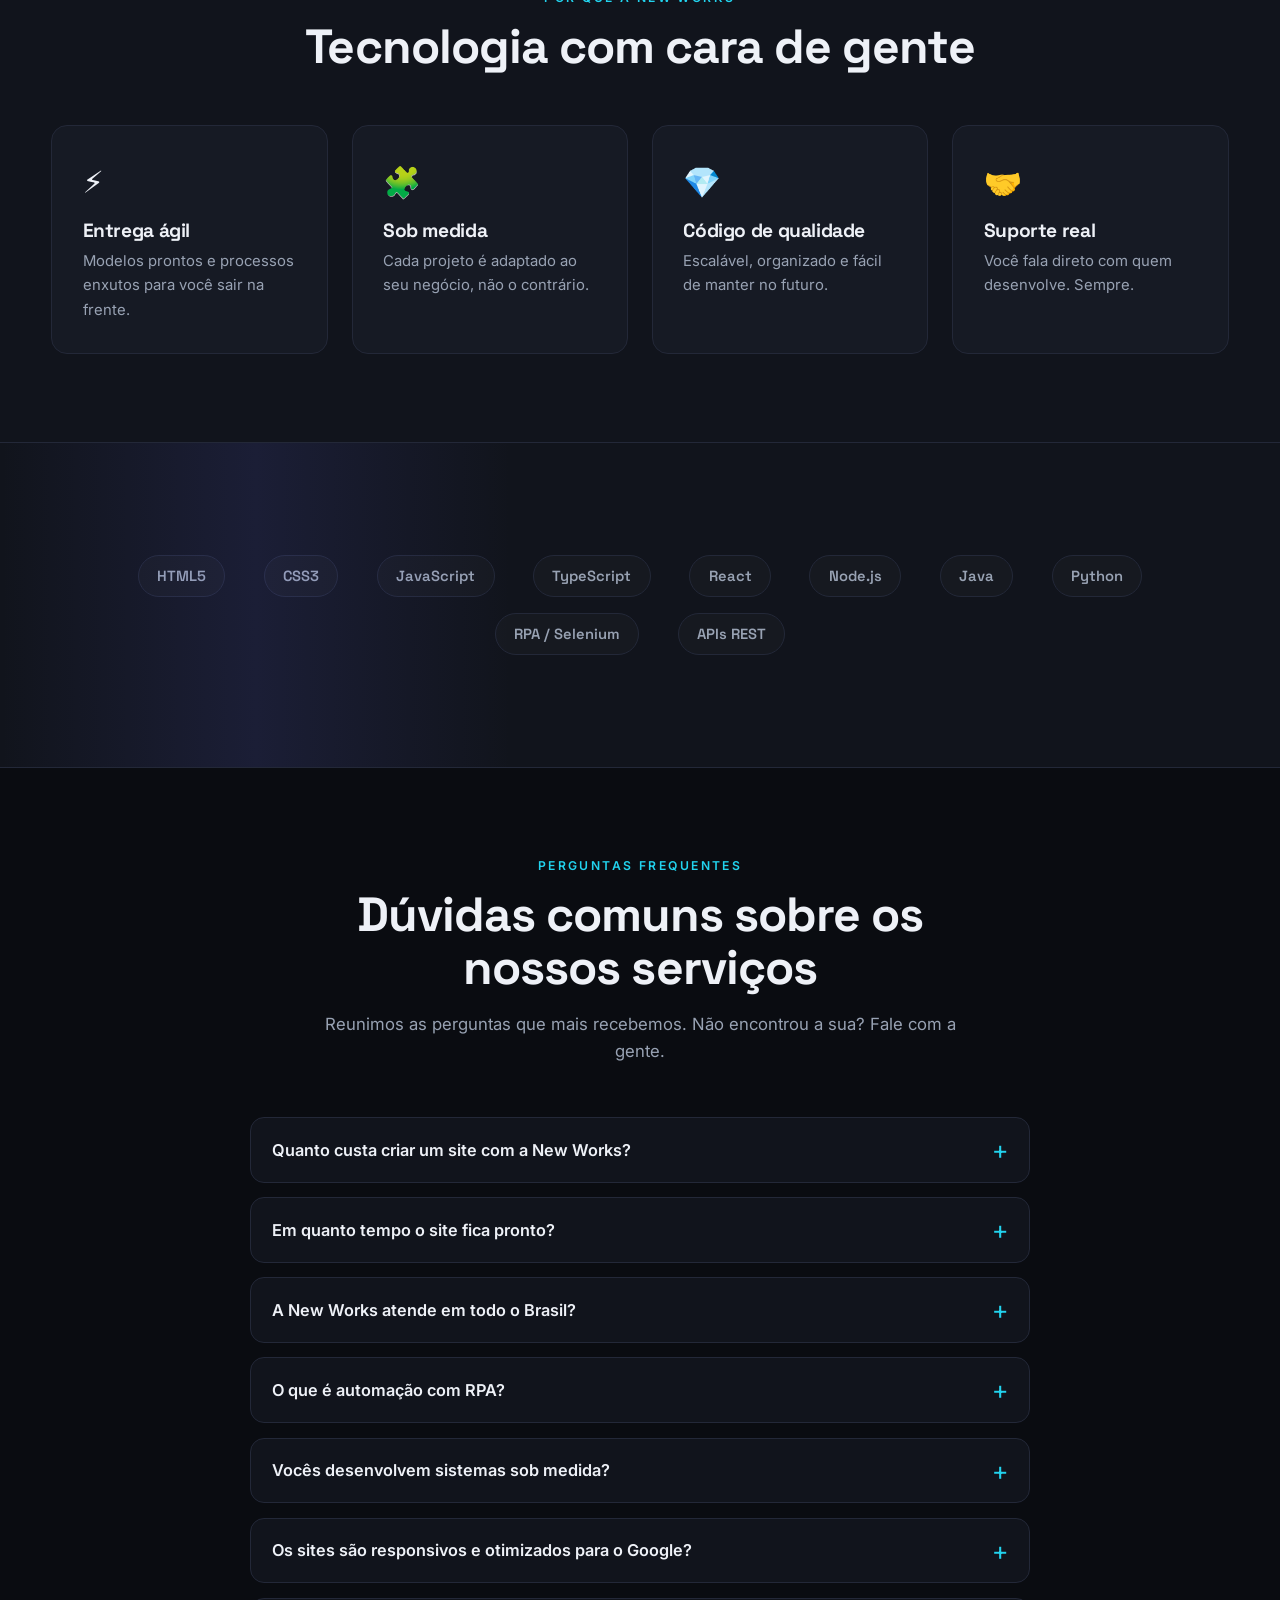
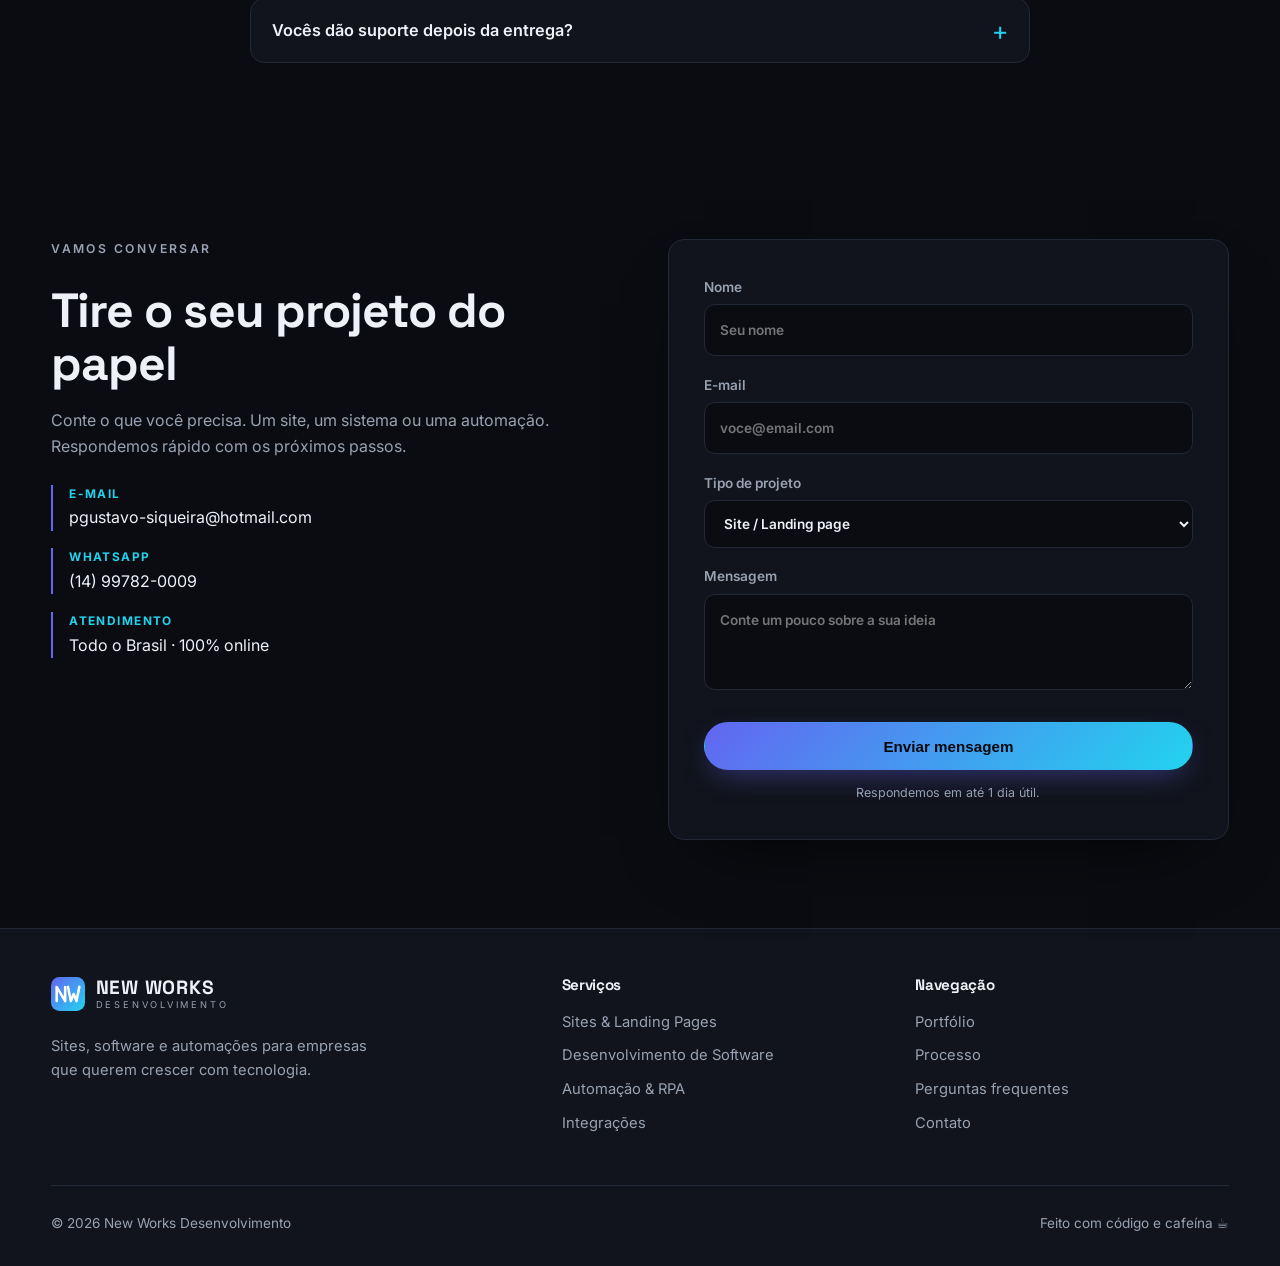
==== commit cde51339: "SEO e AEO: metadados, dados estruturados, FAQ, og-image, robots e sitemap - Head: title/description " ====
--- a/index.html
+++ b/index.html
@@ -3,13 +3,109 @@
 <head>
   <meta charset="UTF-8" />
   <meta name="viewport" content="width=device-width, initial-scale=1.0" />
-  <meta name="description" content="New Works Desenvolvimento — criação de sites e landing pages para qualquer segmento, desenvolvimento de software sob medida e automações com RPA. Tecnologia que faz seu negócio andar mais rápido." />
-  <title>New Works Desenvolvimento · Software, Sites e Automação</title>
+  <meta name="description" content="Criação de sites, landing pages e sistemas sob medida, e automações com RPA. Da ideia ao projeto em produção — atendimento 100% online em todo o Brasil." />
+  <meta name="keywords" content="criação de sites, landing page, desenvolvimento de software, sistema web sob medida, automação de processos, RPA, integração de sistemas, New Works Desenvolvimento" />
+  <meta name="author" content="New Works Desenvolvimento" />
+  <meta name="robots" content="index, follow, max-image-preview:large, max-snippet:-1, max-video-preview:-1" />
+  <meta name="theme-color" content="#0a0c11" />
+  <title>Criação de Sites, Sistemas sob Medida e Automação RPA | New Works</title>
+  <link rel="canonical" href="https://newworks.com.br/" />
+
+  <!-- Open Graph / Facebook / WhatsApp / LinkedIn -->
+  <meta property="og:type" content="website" />
+  <meta property="og:site_name" content="New Works Desenvolvimento" />
+  <meta property="og:locale" content="pt_BR" />
+  <meta property="og:url" content="https://newworks.com.br/" />
+  <meta property="og:title" content="New Works Desenvolvimento — Sites, Sistemas e Automação RPA" />
+  <meta property="og:description" content="Criação de sites, landing pages e sistemas sob medida, e automações com RPA. Da ideia ao projeto em produção — atendimento 100% online em todo o Brasil." />
+  <meta property="og:image" content="https://newworks.com.br/og-image.png" />
+  <meta property="og:image:width" content="1200" />
+  <meta property="og:image:height" content="630" />
+  <meta property="og:image:alt" content="New Works Desenvolvimento — sites, sistemas e automação" />
+
+  <!-- Twitter Card -->
+  <meta name="twitter:card" content="summary_large_image" />
+  <meta name="twitter:title" content="New Works Desenvolvimento — Sites, Sistemas e Automação RPA" />
+  <meta name="twitter:description" content="Criação de sites, landing pages e sistemas sob medida, e automações com RPA. Atendimento 100% online em todo o Brasil." />
+  <meta name="twitter:image" content="https://newworks.com.br/og-image.png" />
+
   <link rel="icon" href="favicon.svg" type="image/svg+xml" />
+  <link rel="apple-touch-icon" href="favicon.svg" />
   <link rel="preconnect" href="https://fonts.googleapis.com" />
   <link rel="preconnect" href="https://fonts.gstatic.com" crossorigin />
   <link href="https://fonts.googleapis.com/css2?family=Space+Grotesk:wght@500;600;700&family=Inter:wght@400;500;600&display=swap" rel="stylesheet" />
-  <link rel="stylesheet" href="styles.css?v=3" />
+  <link rel="stylesheet" href="styles.css?v=4" />
+
+  <!-- Dados estruturados (SEO + AEO) -->
+  <script type="application/ld+json">
+  {
+    "@context": "https://schema.org",
+    "@graph": [
+      {
+        "@type": "Organization",
+        "@id": "https://newworks.com.br/#organization",
+        "name": "New Works Desenvolvimento",
+        "url": "https://newworks.com.br/",
+        "logo": "https://newworks.com.br/favicon.svg",
+        "image": "https://newworks.com.br/og-image.png",
+        "description": "Criação de sites e landing pages, desenvolvimento de software sob medida e automações com RPA.",
+        "email": "pgustavo-siqueira@hotmail.com",
+        "telephone": "+55-14-99782-0009",
+        "areaServed": { "@type": "Country", "name": "Brasil" },
+        "knowsAbout": ["Criação de sites", "Landing pages", "Desenvolvimento de software", "Automação de processos", "RPA", "Integração de sistemas", "Sistemas web"],
+        "contactPoint": {
+          "@type": "ContactPoint",
+          "telephone": "+55-14-99782-0009",
+          "contactType": "customer service",
+          "areaServed": "BR",
+          "availableLanguage": "Portuguese"
+        }
+      },
+      {
+        "@type": "WebSite",
+        "@id": "https://newworks.com.br/#website",
+        "url": "https://newworks.com.br/",
+        "name": "New Works Desenvolvimento",
+        "inLanguage": "pt-BR",
+        "publisher": { "@id": "https://newworks.com.br/#organization" }
+      },
+      {
+        "@type": "ProfessionalService",
+        "@id": "https://newworks.com.br/#service",
+        "name": "New Works Desenvolvimento",
+        "url": "https://newworks.com.br/",
+        "image": "https://newworks.com.br/og-image.png",
+        "telephone": "+55-14-99782-0009",
+        "areaServed": { "@type": "Country", "name": "Brasil" },
+        "provider": { "@id": "https://newworks.com.br/#organization" },
+        "serviceType": ["Criação de sites", "Landing pages", "Desenvolvimento de software", "Automação e RPA", "Integração de sistemas"],
+        "hasOfferCatalog": {
+          "@type": "OfferCatalog",
+          "name": "Serviços da New Works Desenvolvimento",
+          "itemListElement": [
+            { "@type": "Offer", "itemOffered": { "@type": "Service", "name": "Criação de Sites e Landing Pages", "description": "Sites institucionais, landing pages e catálogos para qualquer área e tipo de negócio, responsivos e otimizados para SEO." } },
+            { "@type": "Offer", "itemOffered": { "@type": "Service", "name": "Desenvolvimento de Software", "description": "Sistemas web, painéis administrativos, APIs e aplicações sob medida para o seu processo e a sua operação." } },
+            { "@type": "Offer", "itemOffered": { "@type": "Service", "name": "Automação e RPA", "description": "Robôs que executam tarefas repetitivas, integram sistemas e eliminam o trabalho manual." } },
+            { "@type": "Offer", "itemOffered": { "@type": "Service", "name": "Integrações e Suporte", "description": "Integração de ferramentas, bancos de dados e serviços, com manutenção evolutiva e suporte contínuo." } }
+          ]
+        }
+      },
+      {
+        "@type": "FAQPage",
+        "@id": "https://newworks.com.br/#faq",
+        "mainEntity": [
+          { "@type": "Question", "name": "Quanto custa criar um site com a New Works?", "acceptedAnswer": { "@type": "Answer", "text": "O valor depende do escopo: número de páginas, recursos e se é um modelo pronto personalizado ou um projeto sob medida. Fale com a gente pelo formulário ou WhatsApp que enviamos um orçamento sem compromisso." } },
+          { "@type": "Question", "name": "Em quanto tempo o site fica pronto?", "acceptedAnswer": { "@type": "Answer", "text": "Sites a partir de modelos prontos podem ir ao ar em poucos dias. Projetos sob medida e sistemas variam conforme a complexidade e o prazo é definido com clareza já na proposta." } },
+          { "@type": "Question", "name": "A New Works atende em todo o Brasil?", "acceptedAnswer": { "@type": "Answer", "text": "Sim. O atendimento é 100% online, então trabalhamos com clientes de qualquer cidade do Brasil." } },
+          { "@type": "Question", "name": "O que é automação com RPA?", "acceptedAnswer": { "@type": "Answer", "text": "RPA (Automação Robótica de Processos) são robôs de software que executam tarefas repetitivas, como preencher planilhas, integrar sistemas e baixar relatórios, com mais velocidade e sem erros, liberando a sua equipe do trabalho manual." } },
+          { "@type": "Question", "name": "Vocês desenvolvem sistemas sob medida?", "acceptedAnswer": { "@type": "Answer", "text": "Sim. Criamos sistemas web completos, com back-end, banco de dados e painel administrativo, desenhados para o processo do seu negócio." } },
+          { "@type": "Question", "name": "Os sites são responsivos e otimizados para o Google?", "acceptedAnswer": { "@type": "Answer", "text": "Sim. Todos os projetos são responsivos, funcionando bem em celular, tablet e desktop, e construídos com boas práticas de SEO para você ser encontrado nas buscas." } },
+          { "@type": "Question", "name": "Vocês dão suporte depois da entrega?", "acceptedAnswer": { "@type": "Answer", "text": "Sim. Oferecemos manutenção evolutiva e suporte contínuo, e você fala direto com quem desenvolve." } }
+        ]
+      }
+    ]
+  }
+  </script>
 </head>
 <body>
   <header class="site-header" id="topo">
@@ -177,6 +273,46 @@
       </div>
     </section>
 
+    <section id="faq" class="faq">
+      <div class="container">
+        <div class="section-head">
+          <p class="eyebrow">Perguntas frequentes</p>
+          <h2>Dúvidas comuns sobre os nossos serviços</h2>
+          <p class="section-sub">Reunimos as perguntas que mais recebemos. Não encontrou a sua? Fale com a gente.</p>
+        </div>
+        <div class="faq-list">
+          <details class="faq-item">
+            <summary>Quanto custa criar um site com a New Works?</summary>
+            <p>O valor depende do escopo: número de páginas, recursos e se é um modelo pronto personalizado ou um projeto sob medida. Fale com a gente pelo formulário ou WhatsApp que enviamos um orçamento sem compromisso.</p>
+          </details>
+          <details class="faq-item">
+            <summary>Em quanto tempo o site fica pronto?</summary>
+            <p>Sites a partir de modelos prontos podem ir ao ar em poucos dias. Projetos sob medida e sistemas variam conforme a complexidade e o prazo é definido com clareza já na proposta.</p>
+          </details>
+          <details class="faq-item">
+            <summary>A New Works atende em todo o Brasil?</summary>
+            <p>Sim. O atendimento é 100% online, então trabalhamos com clientes de qualquer cidade do Brasil.</p>
+          </details>
+          <details class="faq-item">
+            <summary>O que é automação com RPA?</summary>
+            <p>RPA (Automação Robótica de Processos) são robôs de software que executam tarefas repetitivas, como preencher planilhas, integrar sistemas e baixar relatórios, com mais velocidade e sem erros, liberando a sua equipe do trabalho manual.</p>
+          </details>
+          <details class="faq-item">
+            <summary>Vocês desenvolvem sistemas sob medida?</summary>
+            <p>Sim. Criamos sistemas web completos, com back-end, banco de dados e painel administrativo, desenhados para o processo do seu negócio.</p>
+          </details>
+          <details class="faq-item">
+            <summary>Os sites são responsivos e otimizados para o Google?</summary>
+            <p>Sim. Todos os projetos são responsivos, funcionando bem em celular, tablet e desktop, e construídos com boas práticas de SEO para você ser encontrado nas buscas.</p>
+          </details>
+          <details class="faq-item">
+            <summary>Vocês dão suporte depois da entrega?</summary>
+            <p>Sim. Oferecemos manutenção evolutiva e suporte contínuo, e você fala direto com quem desenvolve.</p>
+          </details>
+        </div>
+      </div>
+    </section>
+
     <section id="contato" class="contact">
       <div class="container contact-inner">
         <div class="contact-text">
@@ -239,6 +375,7 @@
         <h4>Navegação</h4>
         <a href="#portfolio">Portfólio</a>
         <a href="#processo">Processo</a>
+        <a href="#faq">Perguntas frequentes</a>
         <a href="#contato">Contato</a>
       </div>
     </div>
--- a/styles.css
+++ b/styles.css
@@ -239,6 +239,16 @@
   .hero-stats { gap: 1.6rem; }
 }
 
+/* FAQ */
+.faq-list { max-width: 780px; margin: 0 auto; display: flex; flex-direction: column; gap: .9rem; }
+.faq-item { background: var(--surface); border: 1px solid var(--line); border-radius: 14px; padding: 0 1.3rem; transition: border-color .2s ease; }
+.faq-item[open] { border-color: var(--brand); }
+.faq-item summary { list-style: none; cursor: pointer; font-weight: 600; font-size: 1.02rem; padding: 1.15rem 0; display: flex; align-items: center; justify-content: space-between; gap: 1rem; color: var(--ink); }
+.faq-item summary::-webkit-details-marker { display: none; }
+.faq-item summary::after { content: '+'; font-size: 1.6rem; font-weight: 400; color: var(--brand-2, #22d3ee); line-height: 1; transition: transform .25s ease; flex: none; }
+.faq-item[open] summary::after { transform: rotate(45deg); }
+.faq-item p { color: var(--muted); padding: 0 0 1.25rem; margin: 0; max-width: 68ch; line-height: 1.7; }
+
 /* ===== Animações ===== */
 @media (prefers-reduced-motion: no-preference) {
   .reveal { opacity: 0; transform: translateY(28px); transition: opacity .7s cubic-bezier(.2,.7,.2,1), transform .7s cubic-bezier(.2,.7,.2,1); }
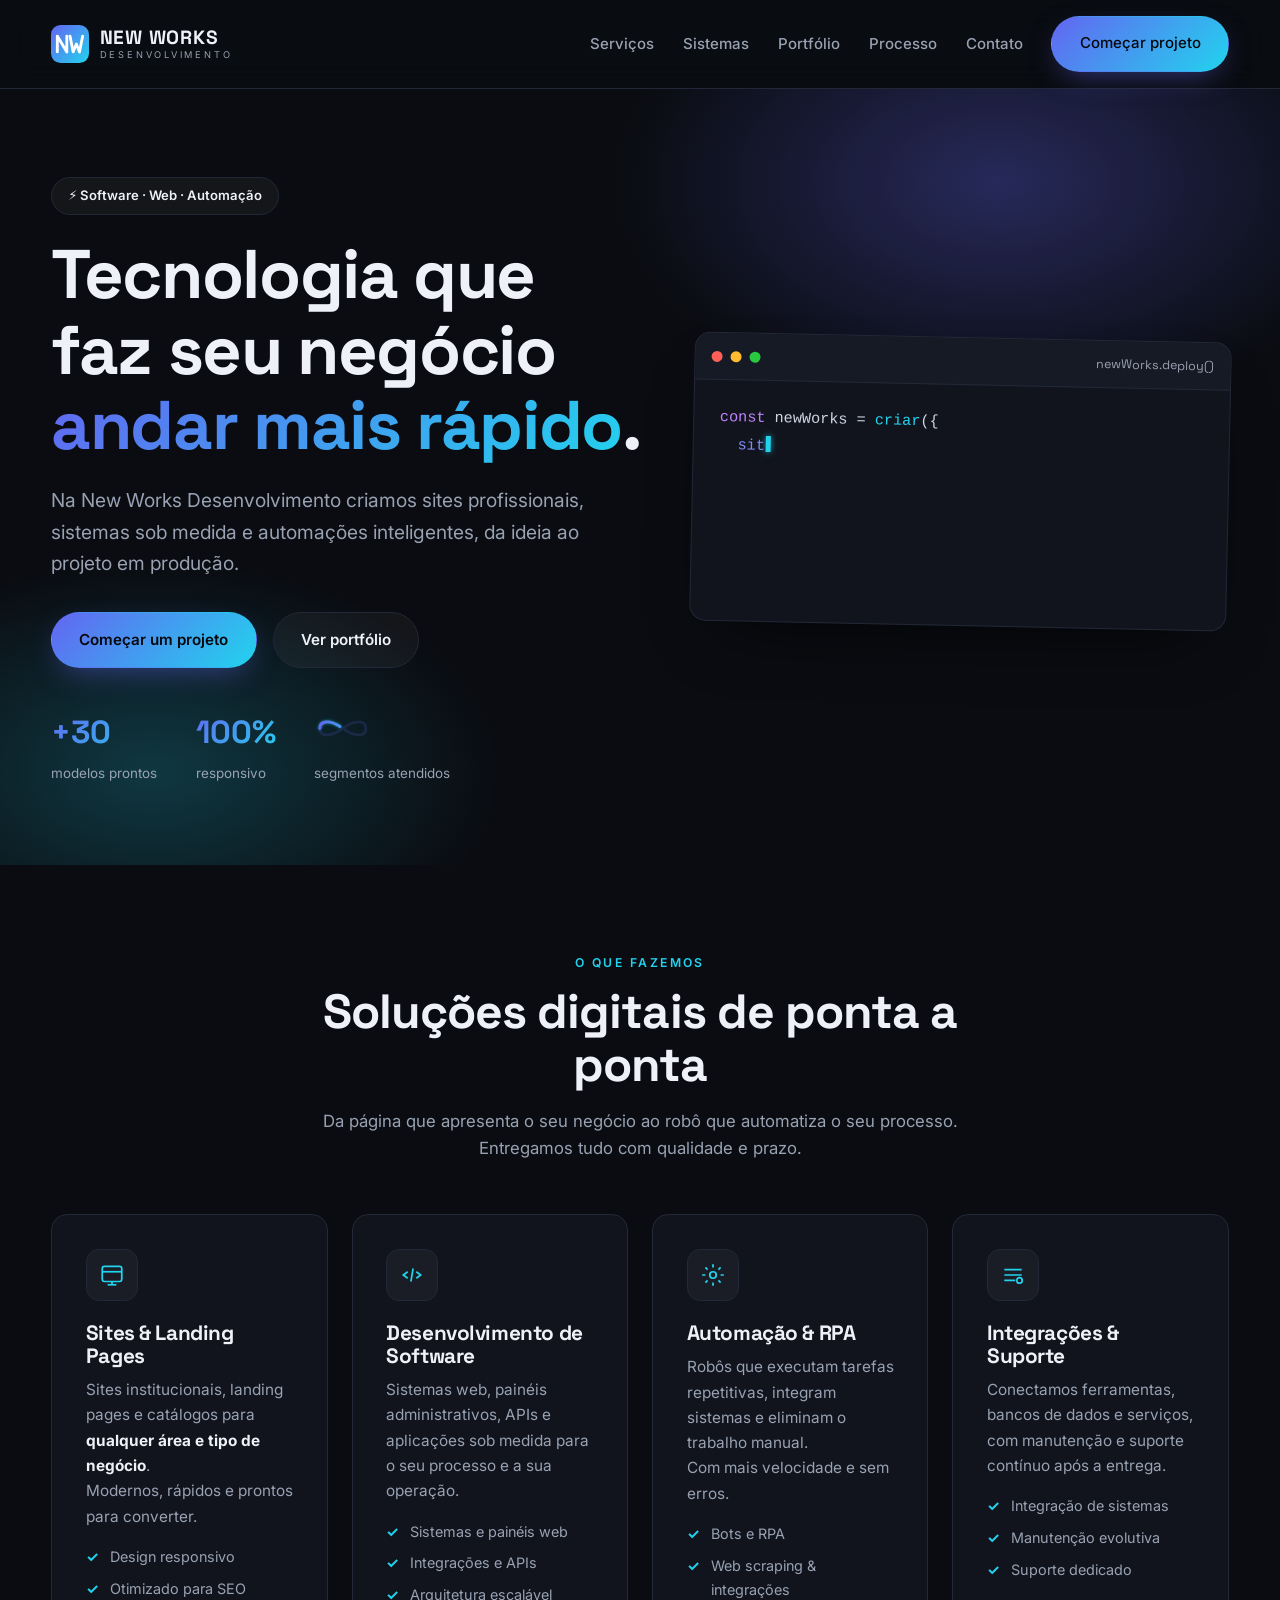
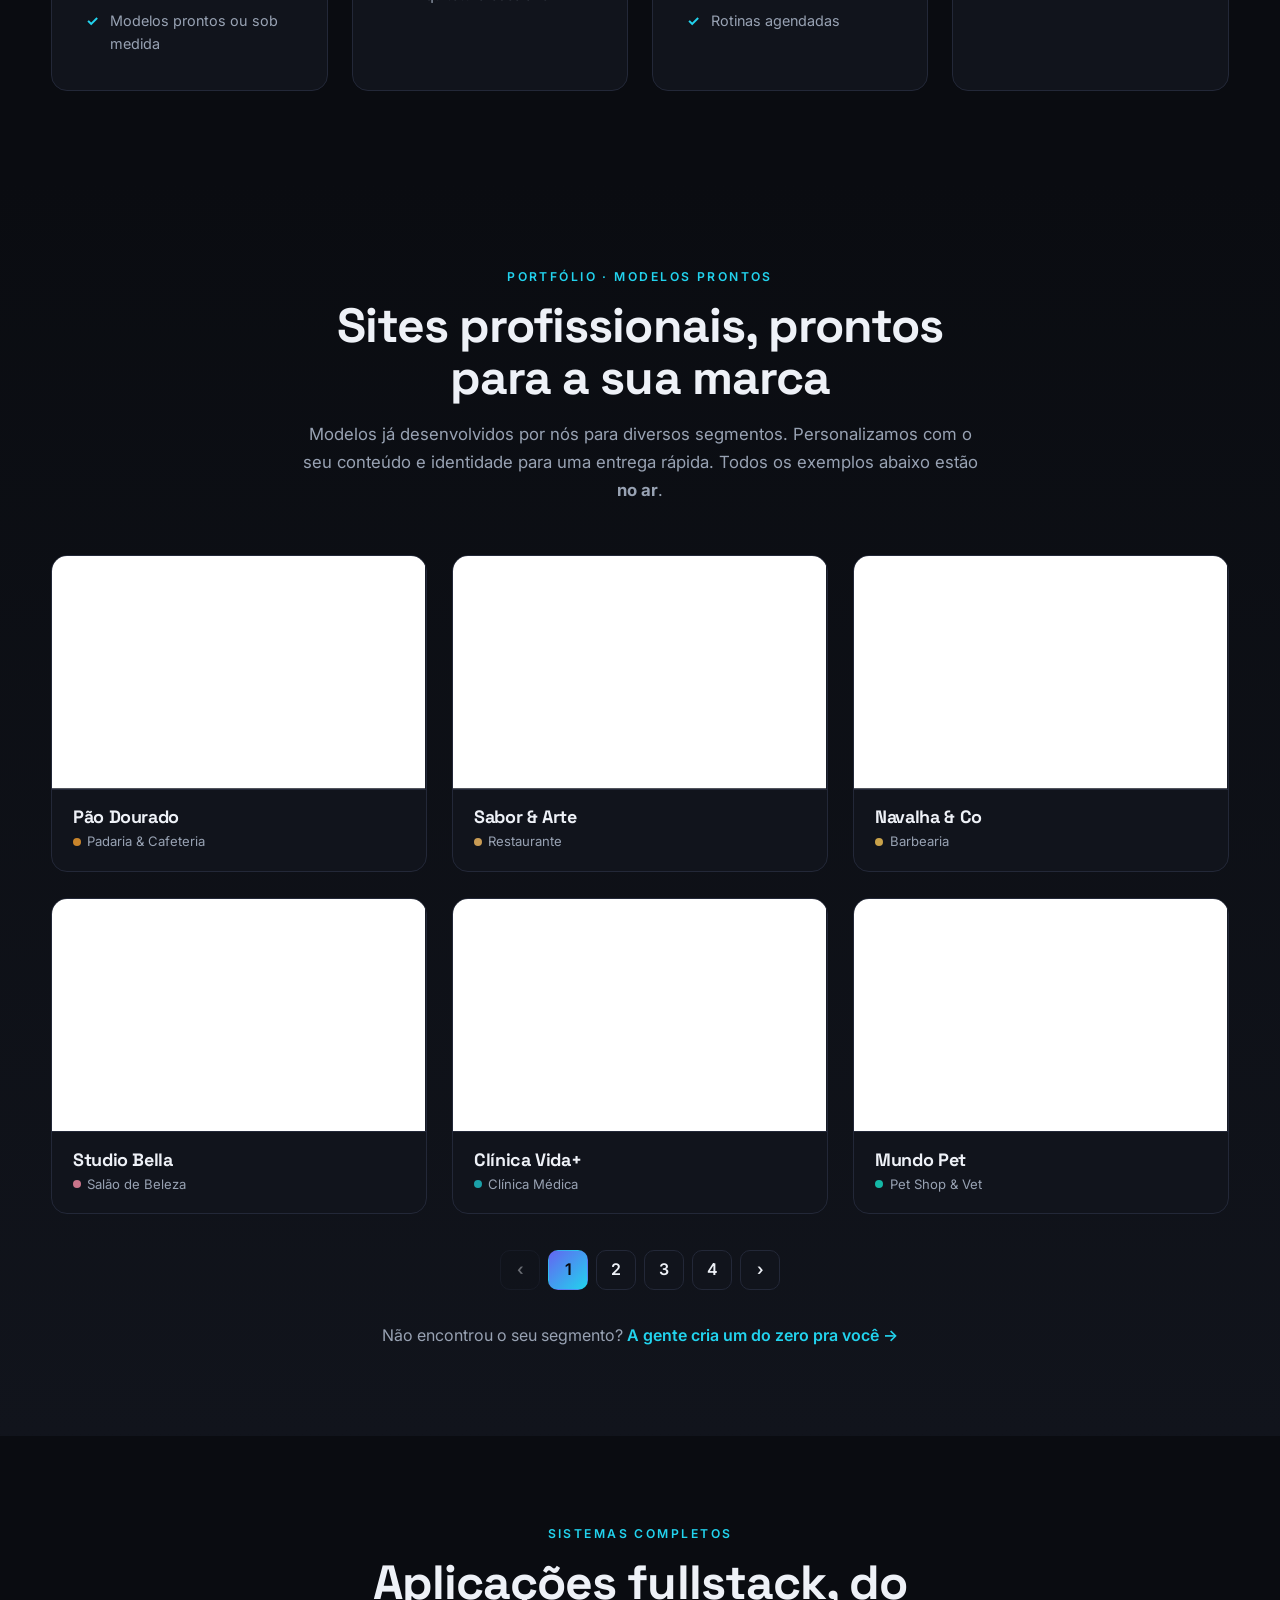
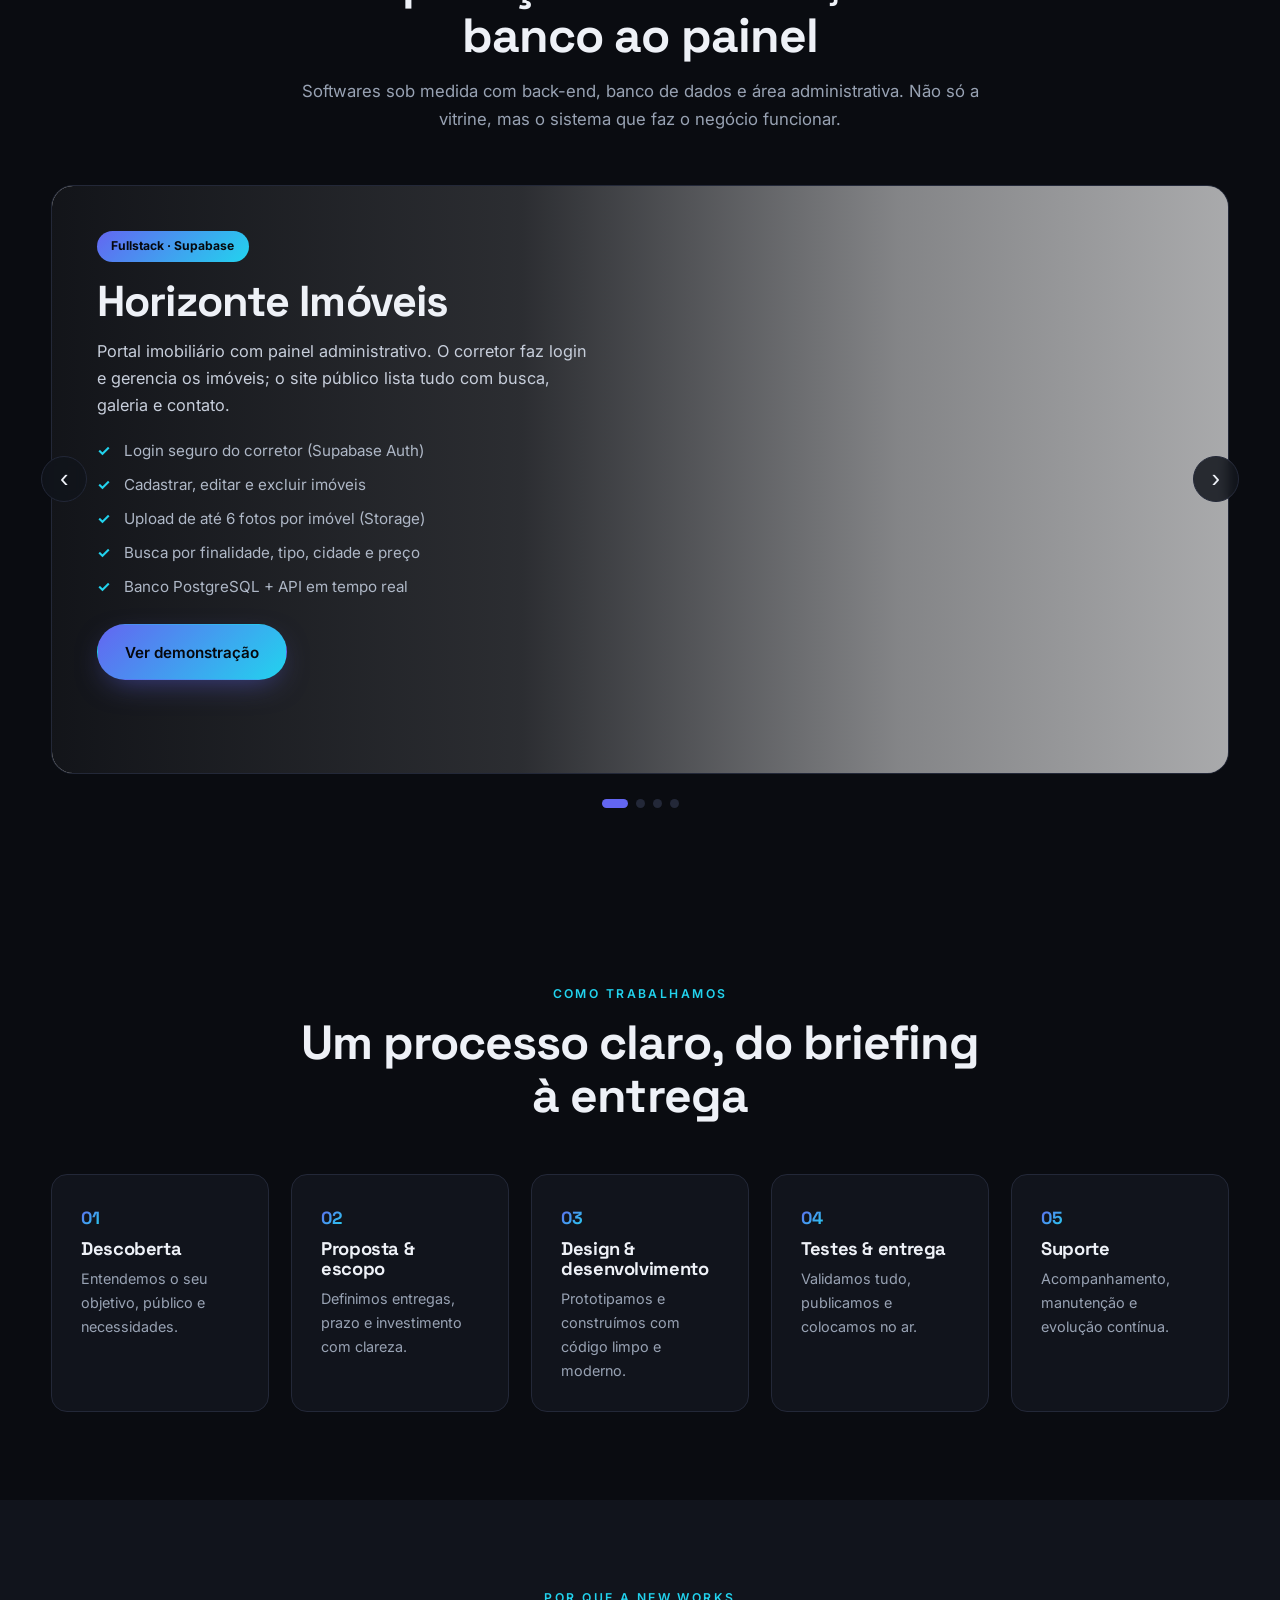
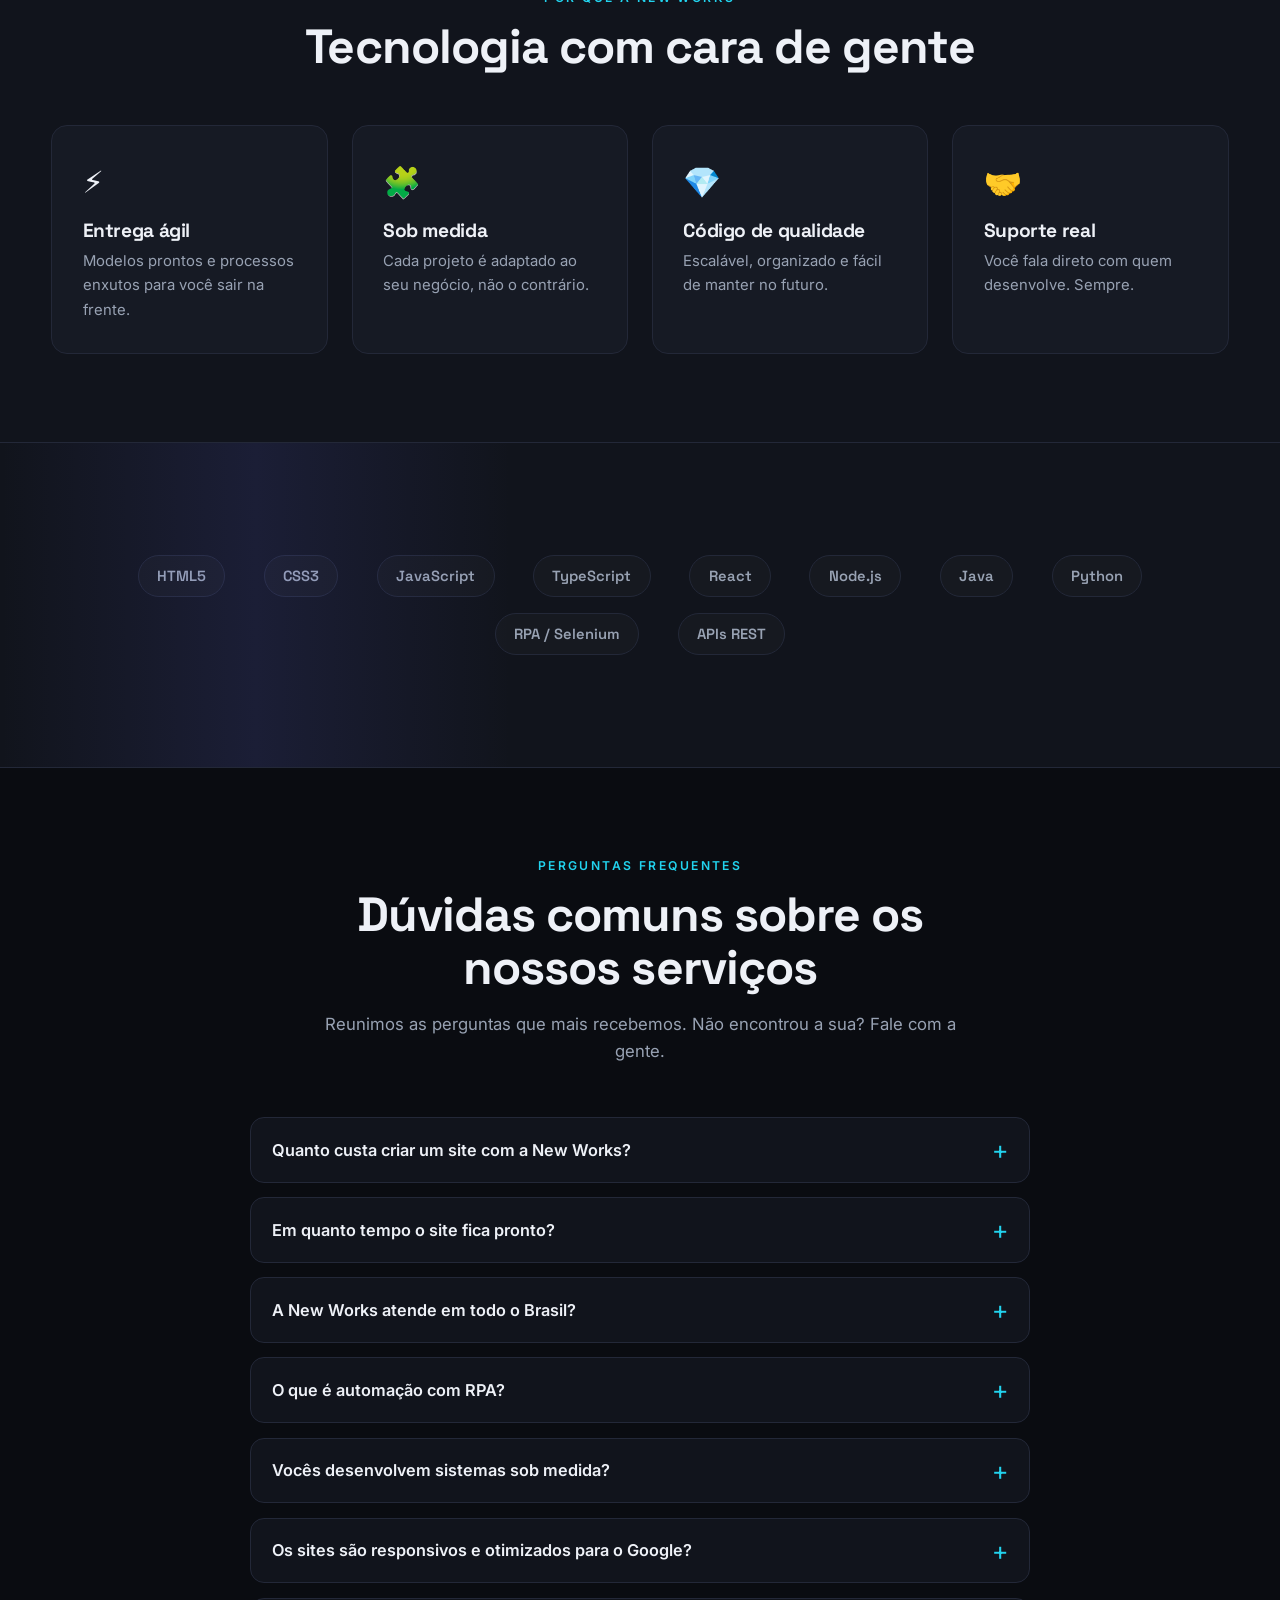
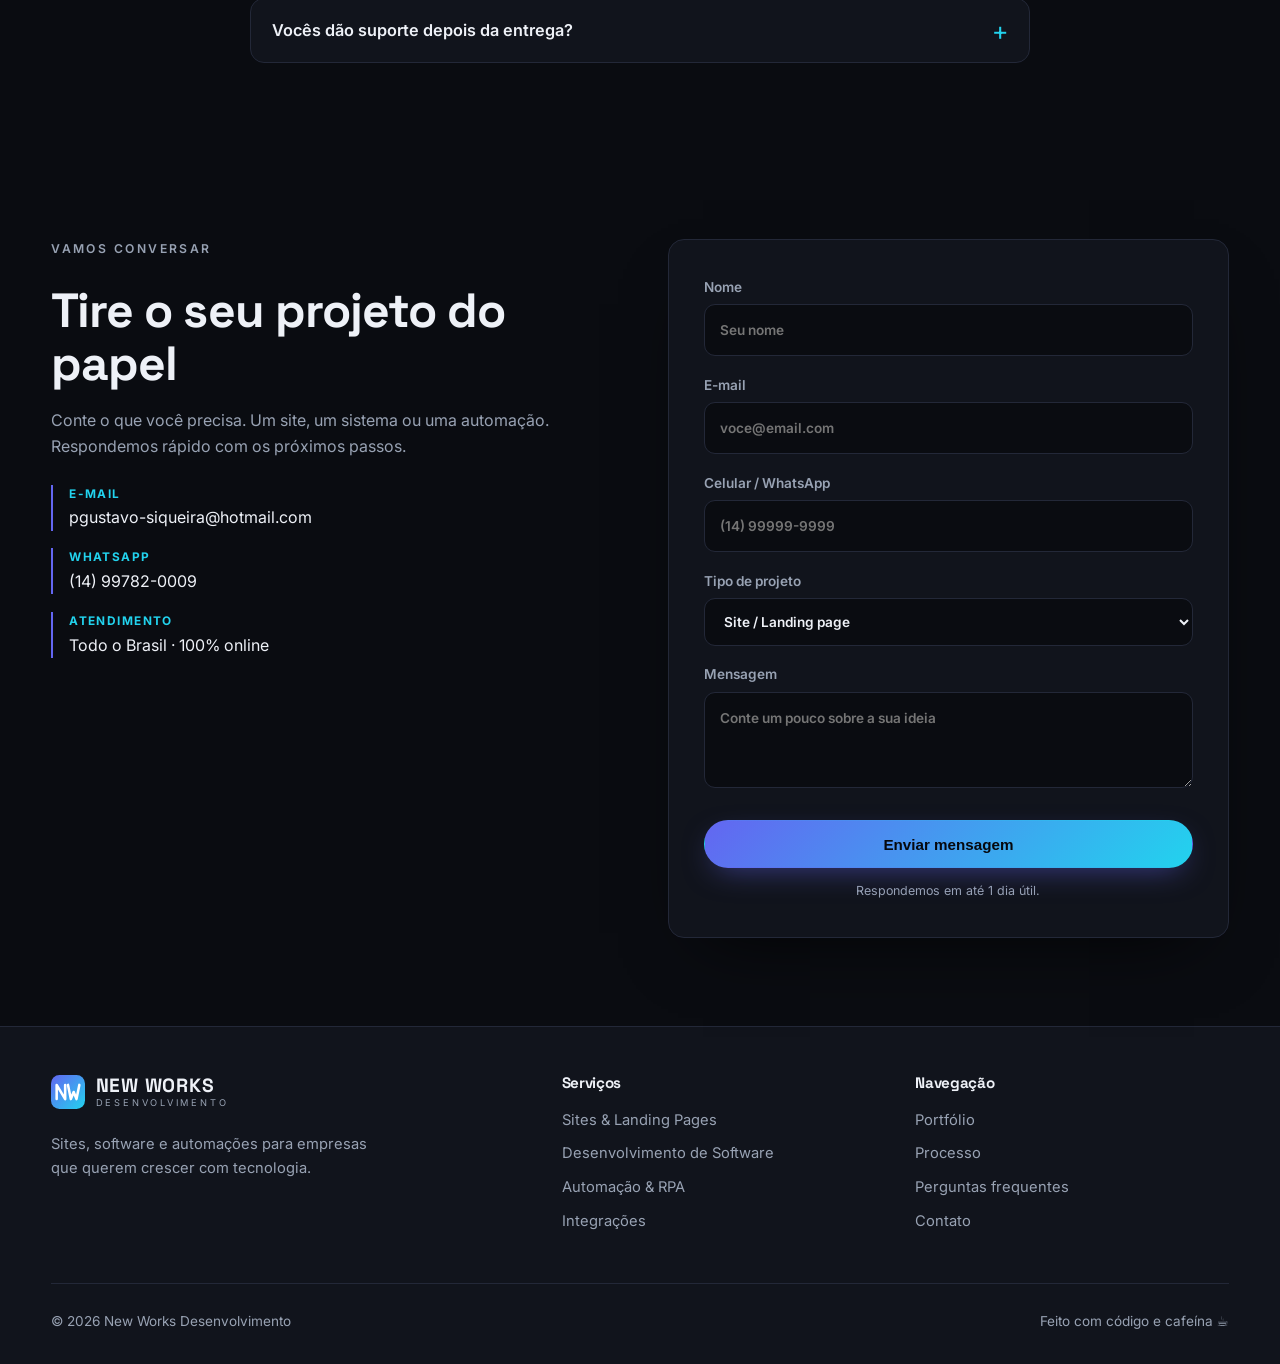
==== commit 5d45cb91: "Campo de celular no formulario + melhorias de acessibilidade - Novo campo Celular/WhatsApp (type=tel" ====
--- a/index.html
+++ b/index.html
@@ -34,7 +34,7 @@
   <link rel="preconnect" href="https://fonts.googleapis.com" />
   <link rel="preconnect" href="https://fonts.gstatic.com" crossorigin />
   <link href="https://fonts.googleapis.com/css2?family=Space+Grotesk:wght@500;600;700&family=Inter:wght@400;500;600&display=swap" rel="stylesheet" />
-  <link rel="stylesheet" href="styles.css?v=4" />
+  <link rel="stylesheet" href="styles.css?v=5" />
 
   <!-- Dados estruturados (SEO + AEO) -->
   <script type="application/ld+json">
@@ -108,9 +108,10 @@
   </script>
 </head>
 <body>
+  <a class="skip-link" href="#conteudo">Pular para o conteúdo</a>
   <header class="site-header" id="topo">
-    <nav class="nav container">
-      <a href="#topo" class="brand" aria-label="New Works Desenvolvimento">
+    <nav class="nav container" aria-label="Navegação principal">
+      <a href="#topo" class="brand" aria-label="New Works Desenvolvimento — início">
         <svg class="logo-mark" width="38" height="38" viewBox="0 0 48 48" aria-hidden="true">
           <defs><linearGradient id="ag" x1="0" y1="0" x2="1" y2="1"><stop offset="0" stop-color="#6366f1"/><stop offset="1" stop-color="#22d3ee"/></linearGradient></defs>
           <rect width="48" height="48" rx="12" fill="url(#ag)"/>
@@ -118,8 +119,8 @@
         </svg>
         <span class="brand-text"><strong>NEW WORKS</strong><small>Desenvolvimento</small></span>
       </a>
-      <button class="nav-toggle" aria-label="Abrir menu" aria-expanded="false"><span></span><span></span><span></span></button>
-      <ul class="nav-links">
+      <button class="nav-toggle" aria-label="Abrir menu" aria-expanded="false" aria-controls="navLinks"><span></span><span></span><span></span></button>
+      <ul class="nav-links" id="navLinks">
         <li><a href="#servicos">Serviços</a></li>
         <li><a href="#sistemas">Sistemas</a></li>
         <li><a href="#portfolio">Portfólio</a></li>
@@ -130,7 +131,7 @@
     </nav>
   </header>
 
-  <main>
+  <main id="conteudo">
     <section class="hero">
       <div class="hero-glow" aria-hidden="true"></div>
       <div class="container hero-inner">
@@ -333,6 +334,7 @@
           <input type="text" name="_honey" tabindex="-1" autocomplete="off" aria-hidden="true" style="position:absolute;left:-9999px;opacity:0" />
           <label>Nome<input type="text" name="Nome" placeholder="Seu nome" autocomplete="name" required /></label>
           <label>E-mail<input type="email" name="email" placeholder="voce@email.com" autocomplete="email" required /></label>
+          <label>Celular / WhatsApp<input type="tel" name="Celular" placeholder="(14) 99999-9999" autocomplete="tel" inputmode="tel" maxlength="16" required /></label>
           <label>Tipo de projeto
             <select name="Tipo de projeto">
               <option>Site / Landing page</option>
@@ -385,6 +387,6 @@
     </div>
   </footer>
 
-  <script src="script.js?v=3"></script>
+  <script src="script.js?v=5"></script>
 </body>
 </html>
--- a/styles.css
+++ b/styles.css
@@ -18,6 +18,11 @@
 body { font-family: 'Inter', system-ui, sans-serif; background: var(--bg); color: var(--ink); line-height: 1.65; -webkit-font-smoothing: antialiased; overflow-x: hidden; }
 img { max-width: 100%; display: block; }
 a { color: inherit; text-decoration: none; }
+
+/* Acessibilidade: foco visível por teclado + pular para o conteúdo */
+:focus-visible { outline: 2px solid var(--brand-2, #22d3ee); outline-offset: 2px; border-radius: 4px; }
+.skip-link { position: absolute; left: 12px; top: -70px; z-index: 200; background: var(--brand, #6366f1); color: #fff; padding: .7rem 1.15rem; border-radius: 10px; font-weight: 600; transition: top .2s ease; }
+.skip-link:focus { top: 12px; }
 .container { width: min(1200px, 92%); margin-inline: auto; }
 h1, h2, h3, h4 { font-family: 'Space Grotesk', sans-serif; font-weight: 700; line-height: 1.1; letter-spacing: -.02em; }
 .eyebrow { text-transform: uppercase; letter-spacing: .2em; font-size: .76rem; font-weight: 600; color: var(--brand-2); margin-bottom: .8rem; }
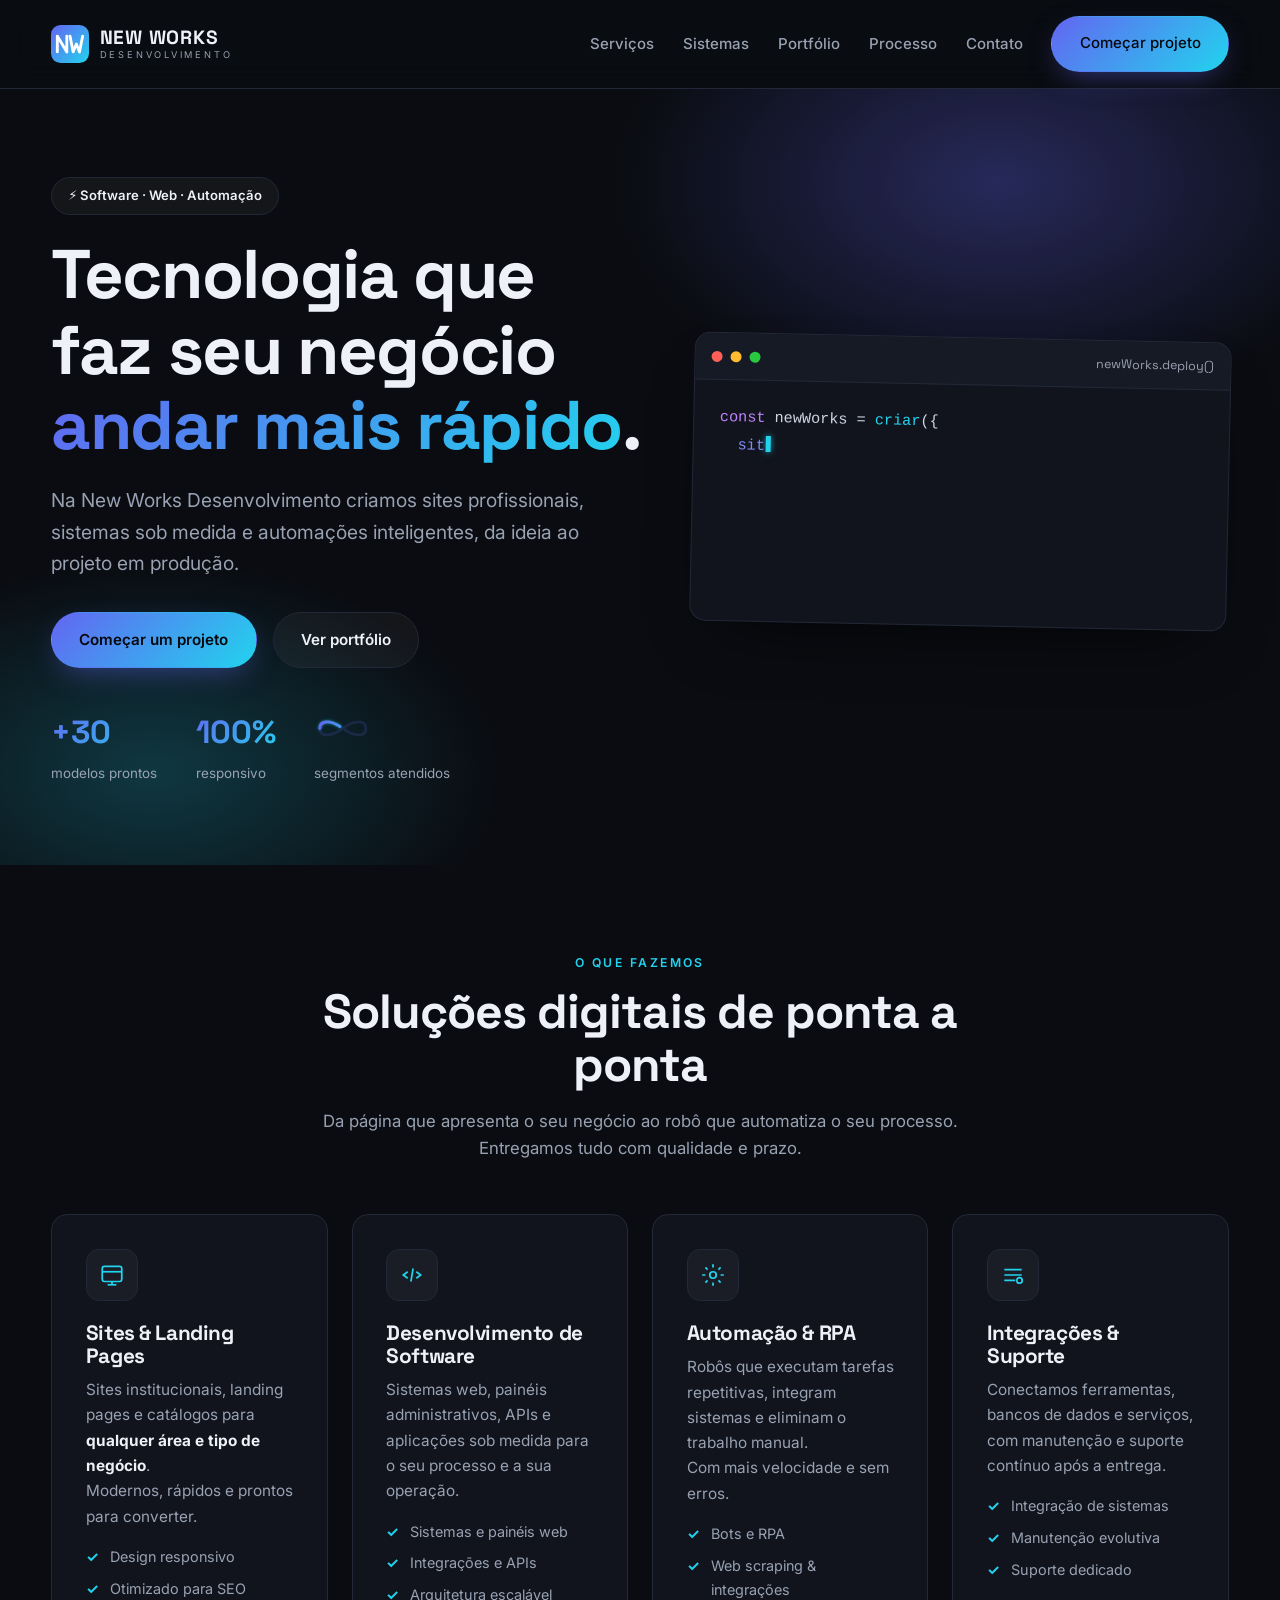
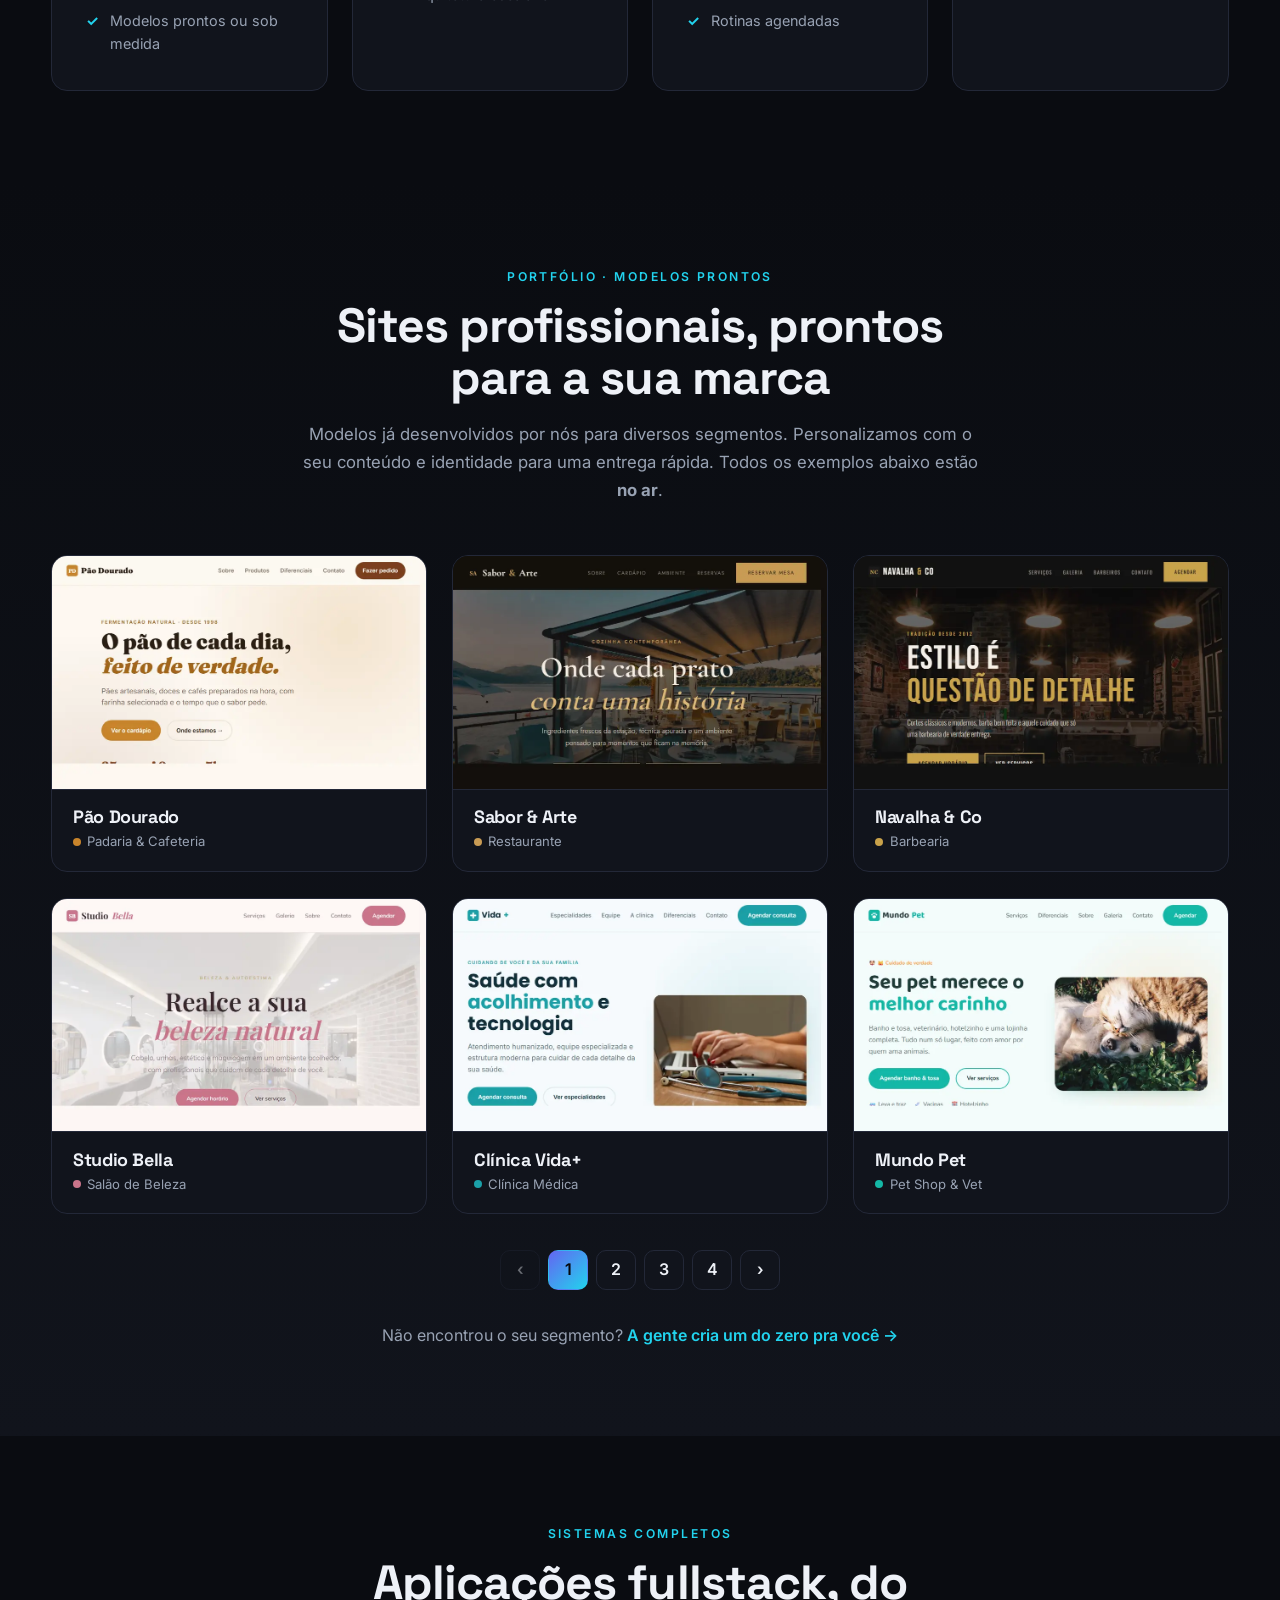
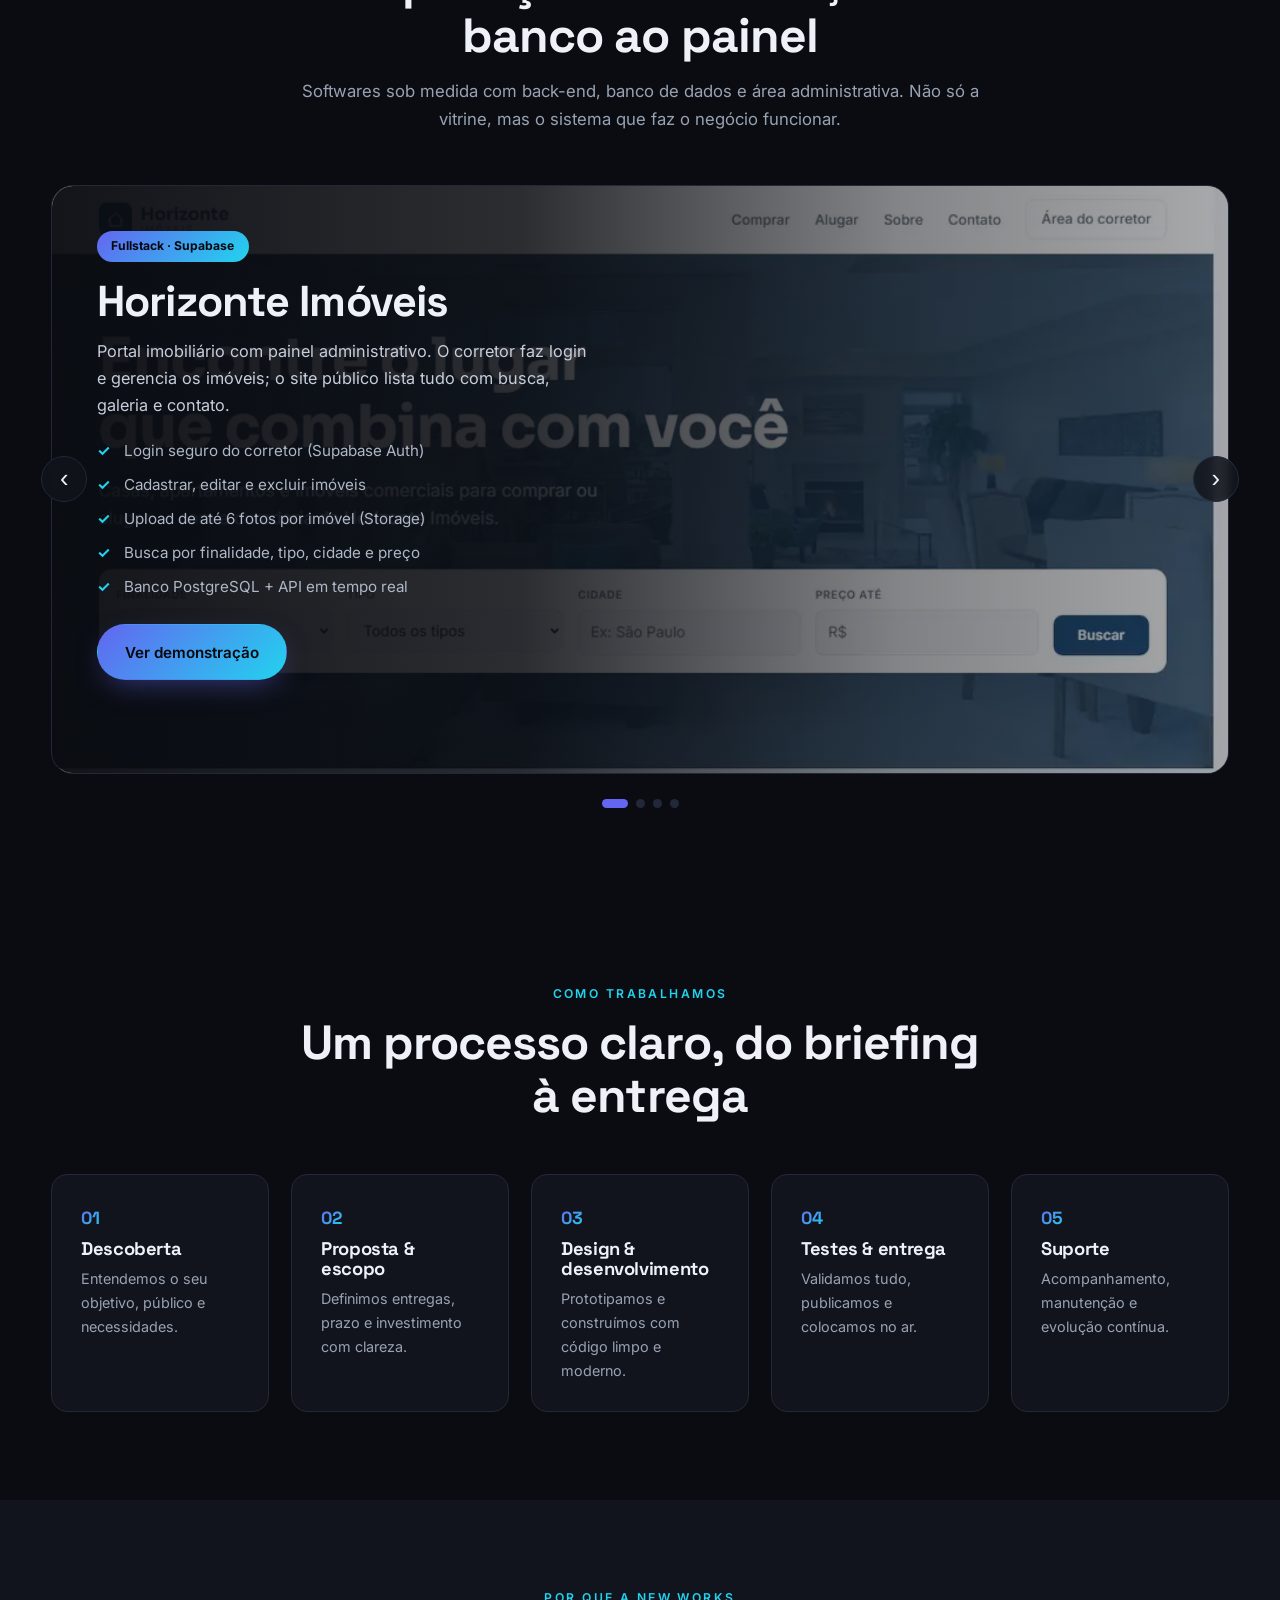
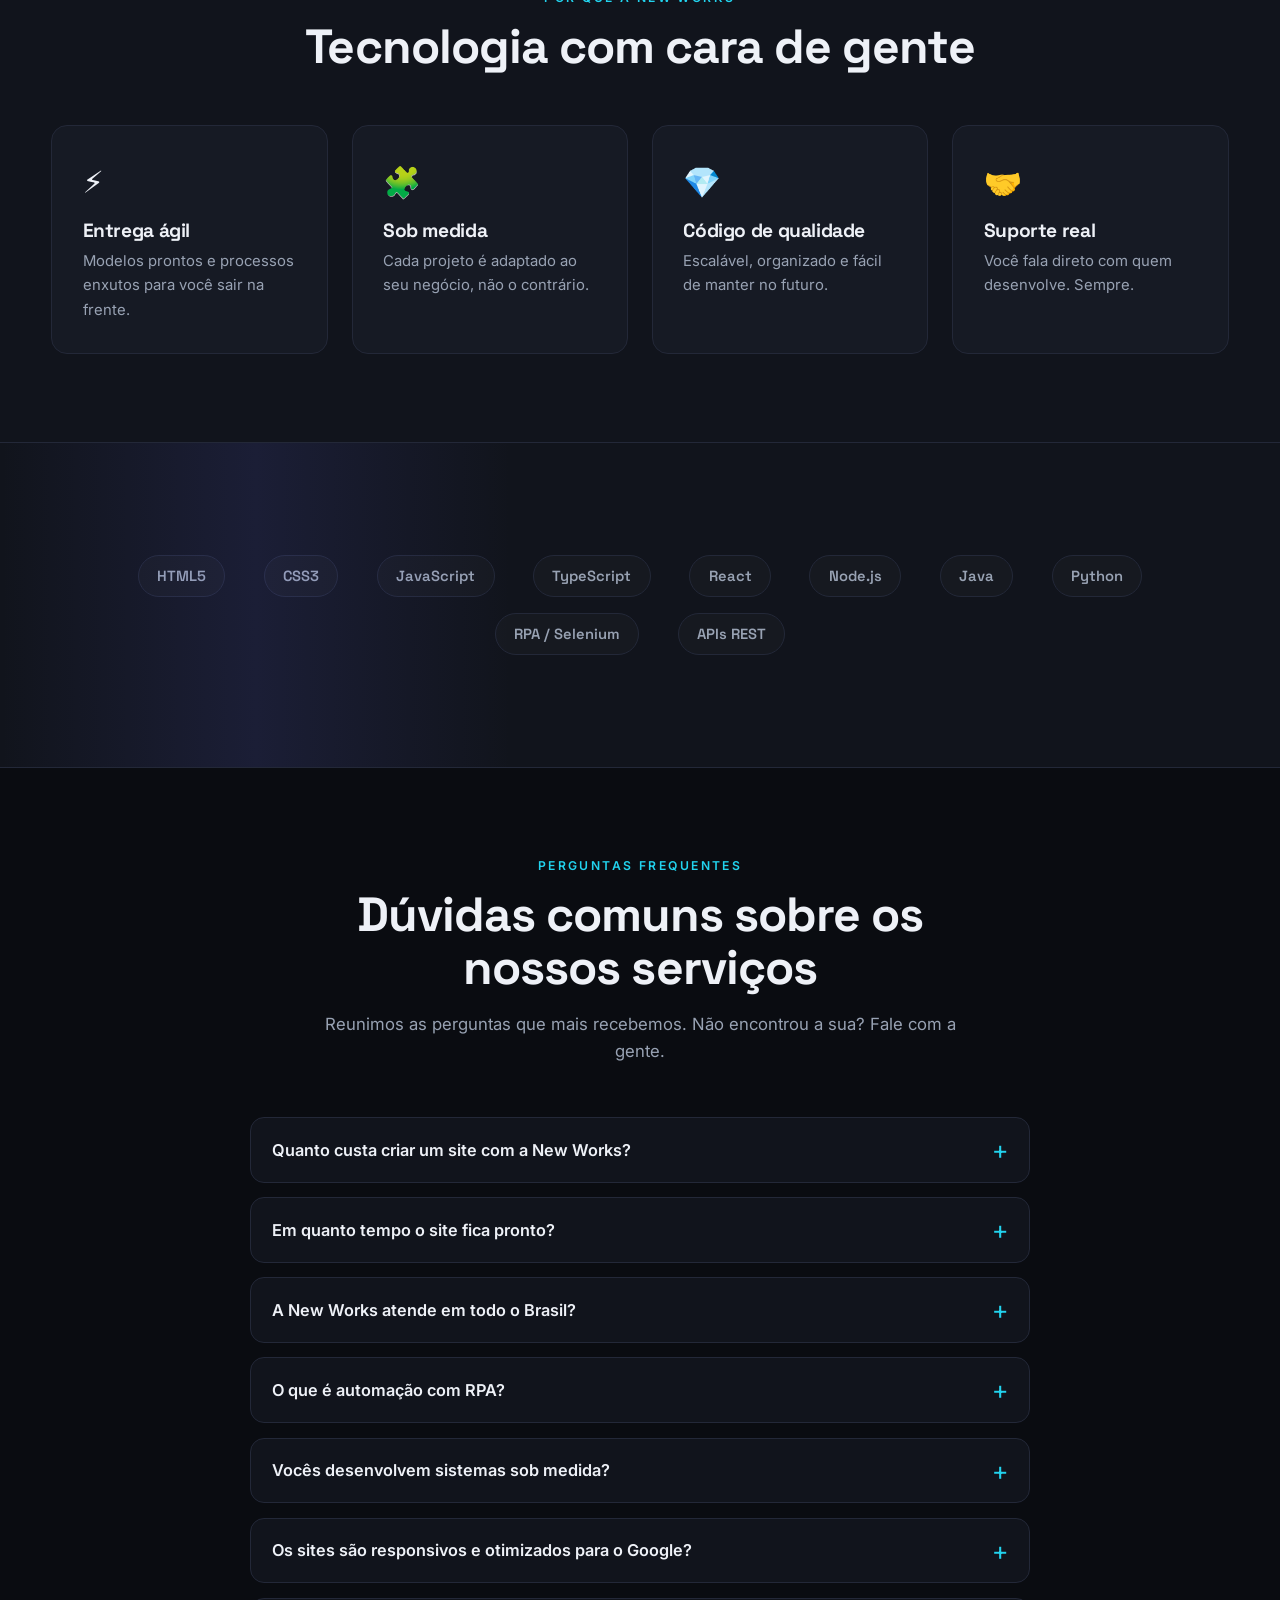
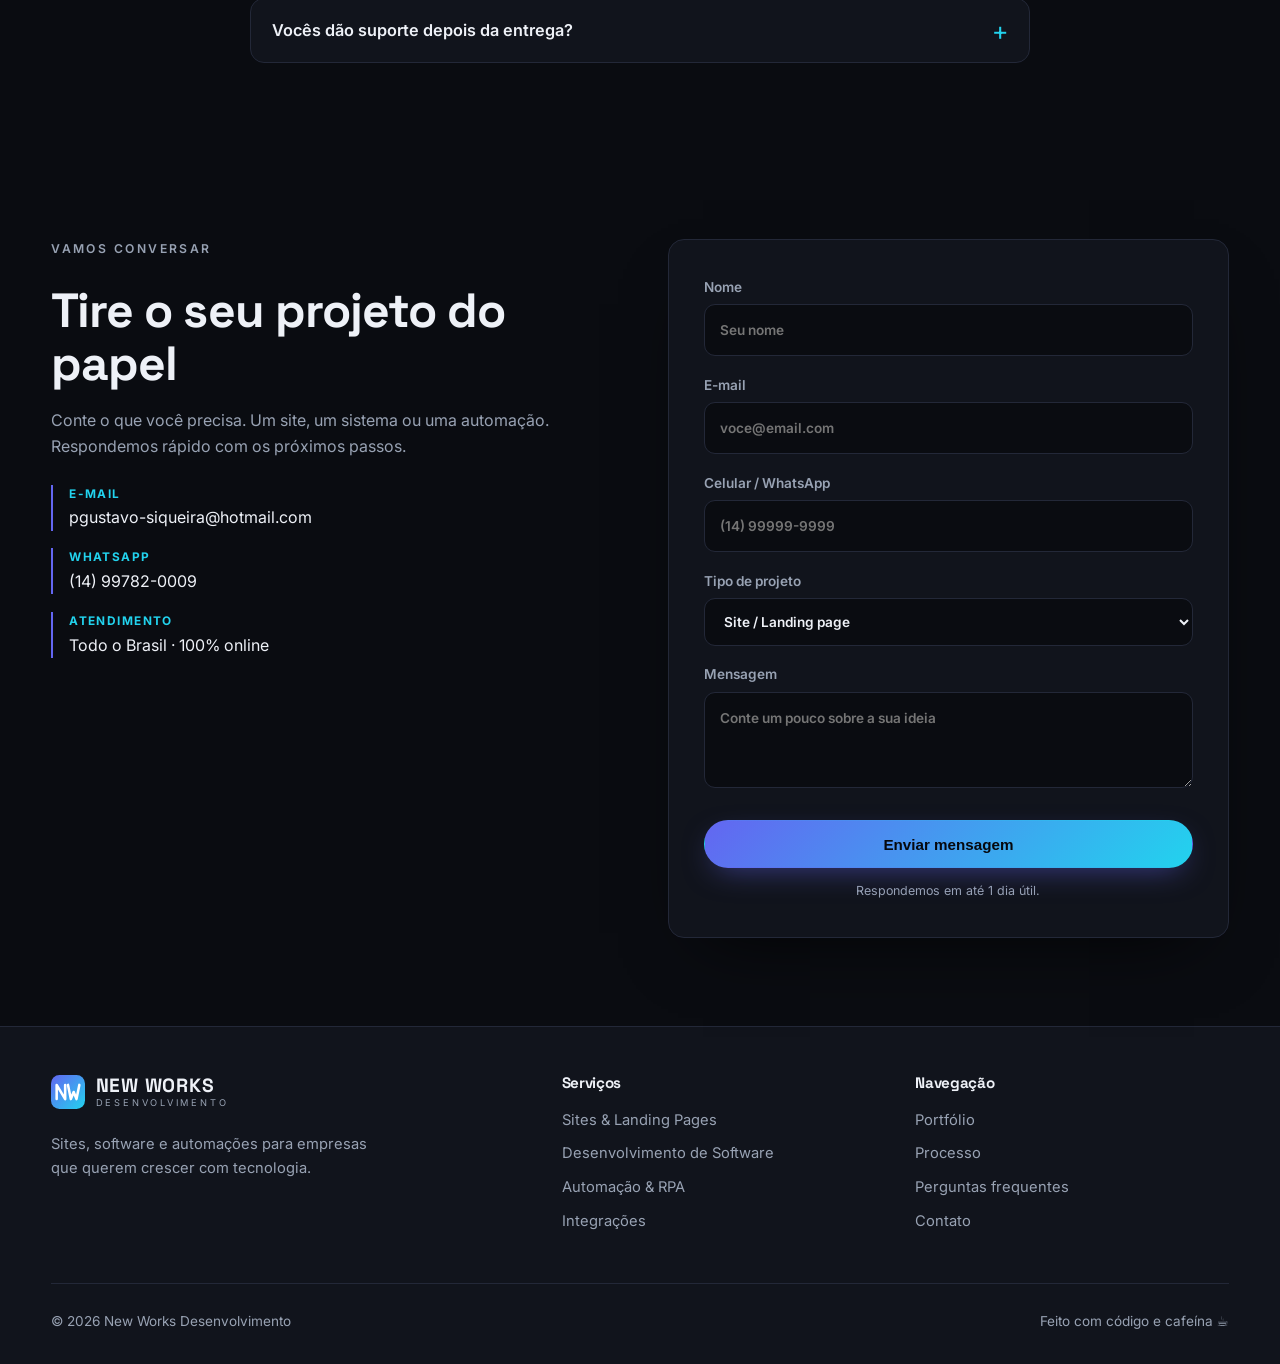
==== commit ecbc3704: "Performance mobile-first: troca iframes por screenshots WebP leves Portfolio (20 modelos) e carrosse" ====
--- a/index.html
+++ b/index.html
@@ -34,7 +34,7 @@
   <link rel="preconnect" href="https://fonts.googleapis.com" />
   <link rel="preconnect" href="https://fonts.gstatic.com" crossorigin />
   <link href="https://fonts.googleapis.com/css2?family=Space+Grotesk:wght@500;600;700&family=Inter:wght@400;500;600&display=swap" rel="stylesheet" />
-  <link rel="stylesheet" href="styles.css?v=5" />
+  <link rel="stylesheet" href="styles.css?v=6" />
 
   <!-- Dados estruturados (SEO + AEO) -->
   <script type="application/ld+json">
@@ -387,6 +387,6 @@
     </div>
   </footer>
 
-  <script src="script.js?v=5"></script>
+  <script src="script.js?v=6"></script>
 </body>
 </html>
--- a/styles.css
+++ b/styles.css
@@ -135,7 +135,7 @@
 .systems-track::-webkit-scrollbar { display: none; }
 .system-card { position: relative; flex: 0 0 100%; scroll-snap-align: center; min-height: 470px; border-radius: 22px; overflow: hidden; border: 1px solid var(--line); background: var(--surface-2); }
 .system-bg { position: absolute; inset: 0; z-index: 0; background: var(--surface-2); }
-.system-bg iframe { position: absolute; top: 0; left: 0; border: 0; transform-origin: top left; pointer-events: none; background: #fff; }
+.system-bg img { position: absolute; inset: 0; width: 100%; height: 100%; object-fit: cover; object-position: top center; }
 .system-shade { position: absolute; inset: 0; z-index: 1; background: linear-gradient(90deg, rgba(9,11,16,.96) 0%, rgba(9,11,16,.86) 40%, rgba(9,11,16,.5) 72%, rgba(9,11,16,.35) 100%); }
 .system-content { position: relative; z-index: 2; max-width: 580px; padding: 2.8rem; min-height: 470px; display: flex; flex-direction: column; justify-content: center; }
 .system-badge { align-self: flex-start; font-size: .76rem; font-weight: 700; color: #06080d; background: var(--grad); padding: .35rem .9rem; border-radius: 999px; margin-bottom: 1rem; }
@@ -158,9 +158,9 @@
 .work-grid { display: grid; grid-template-columns: repeat(auto-fill, minmax(300px, 1fr)); gap: 1.6rem; }
 .work { background: var(--surface); border: 1px solid var(--line); border-radius: var(--radius); overflow: hidden; transition: transform .2s ease, border-color .2s ease; }
 .work:hover { transform: translateY(-6px); border-color: color-mix(in srgb, var(--c, var(--brand)) 70%, var(--line)); }
-.work-preview { position: relative; aspect-ratio: 16 / 10; overflow: hidden; background: var(--surface-2); border-bottom: 1px solid var(--line); }
-.work-preview iframe { position: absolute; top: 0; left: 0; border: 0; transform-origin: top left; pointer-events: none; background: #fff; }
-.work-preview .ph { position: absolute; inset: 0; display: grid; place-items: center; color: var(--muted); font-size: .85rem; }
+.work-preview { display: block; position: relative; aspect-ratio: 16 / 10; overflow: hidden; background: var(--surface-2); border-bottom: 1px solid var(--line); }
+.work-preview img { position: absolute; inset: 0; width: 100%; height: 100%; object-fit: cover; object-position: top center; transition: transform .4s ease; }
+.work:hover .work-preview img { transform: scale(1.04); }
 .work-overlay { position: absolute; inset: 0; z-index: 2; display: flex; align-items: flex-end; padding: 1rem; opacity: 0; background: linear-gradient(transparent, rgba(6,8,13,.78)); transition: opacity .25s ease; }
 .work-overlay span { font-weight: 600; font-size: .9rem; color: #fff; }
 .work:hover .work-overlay { opacity: 1; }
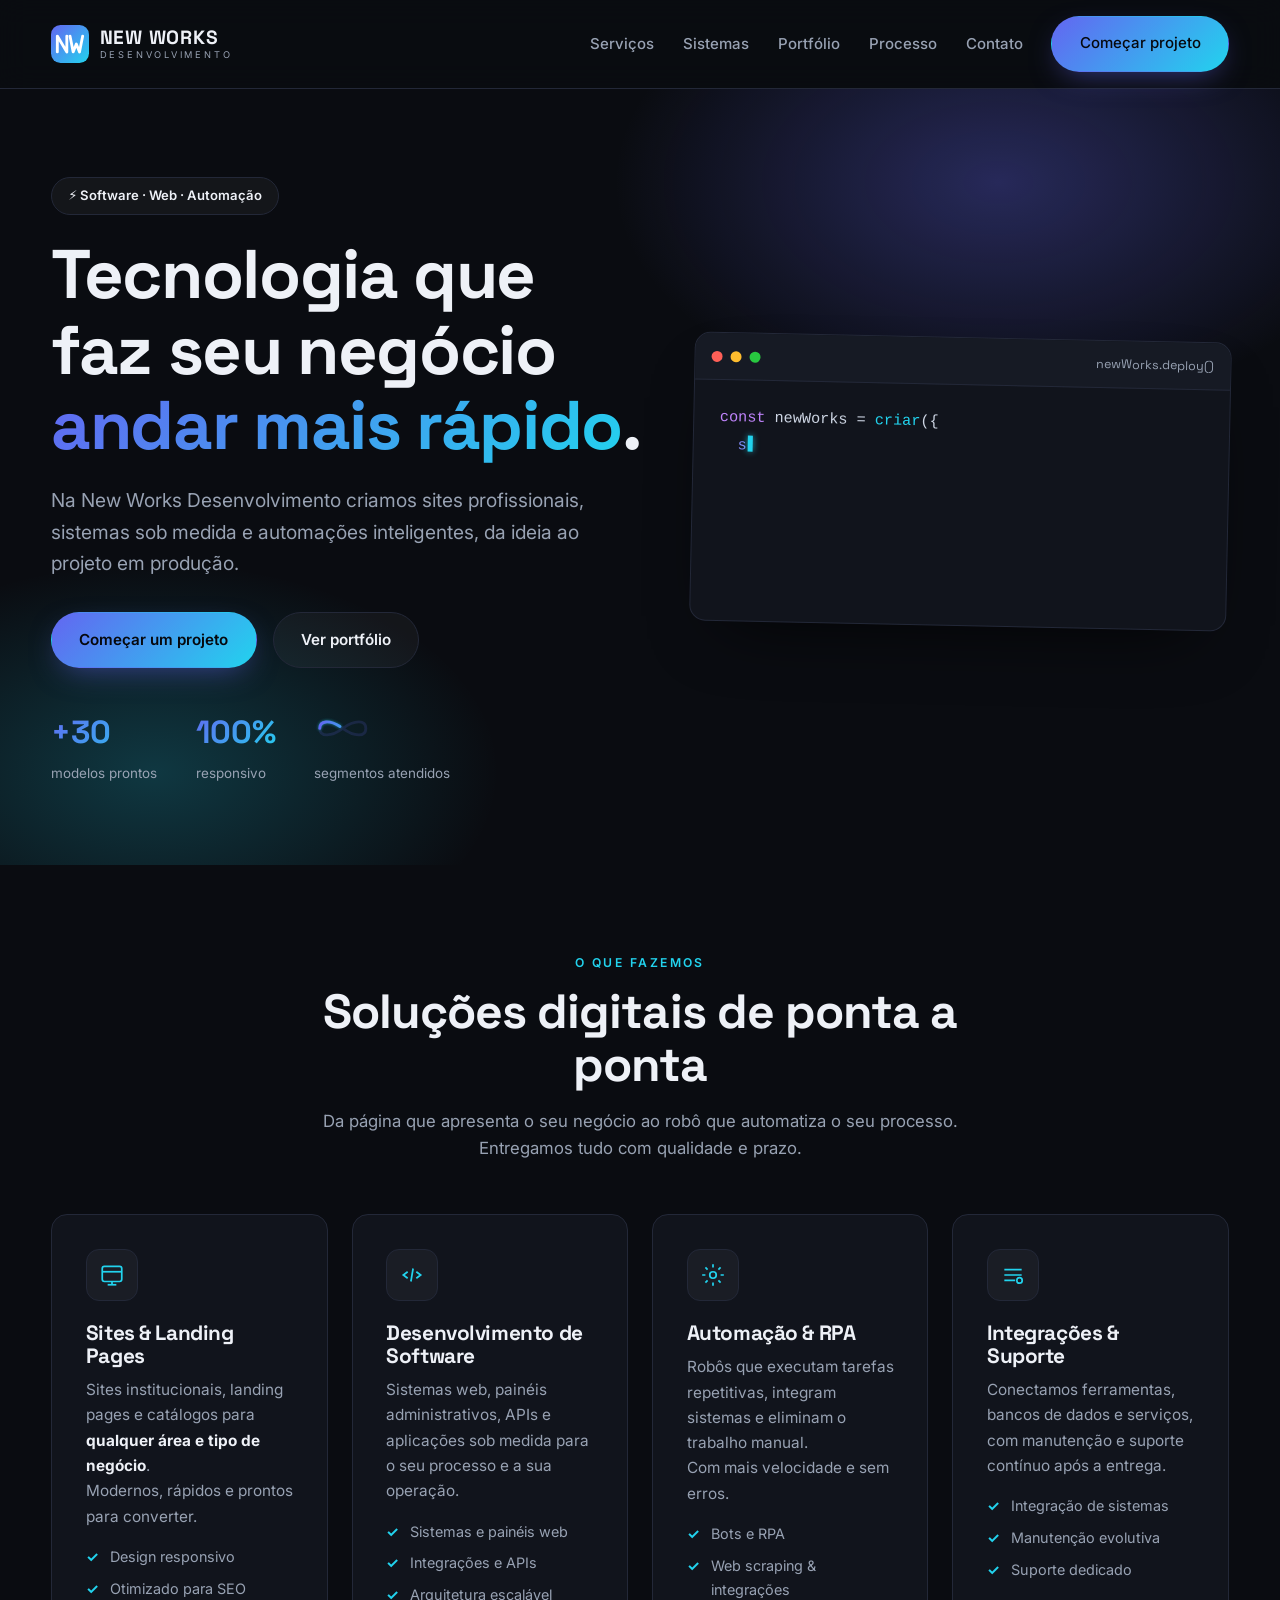
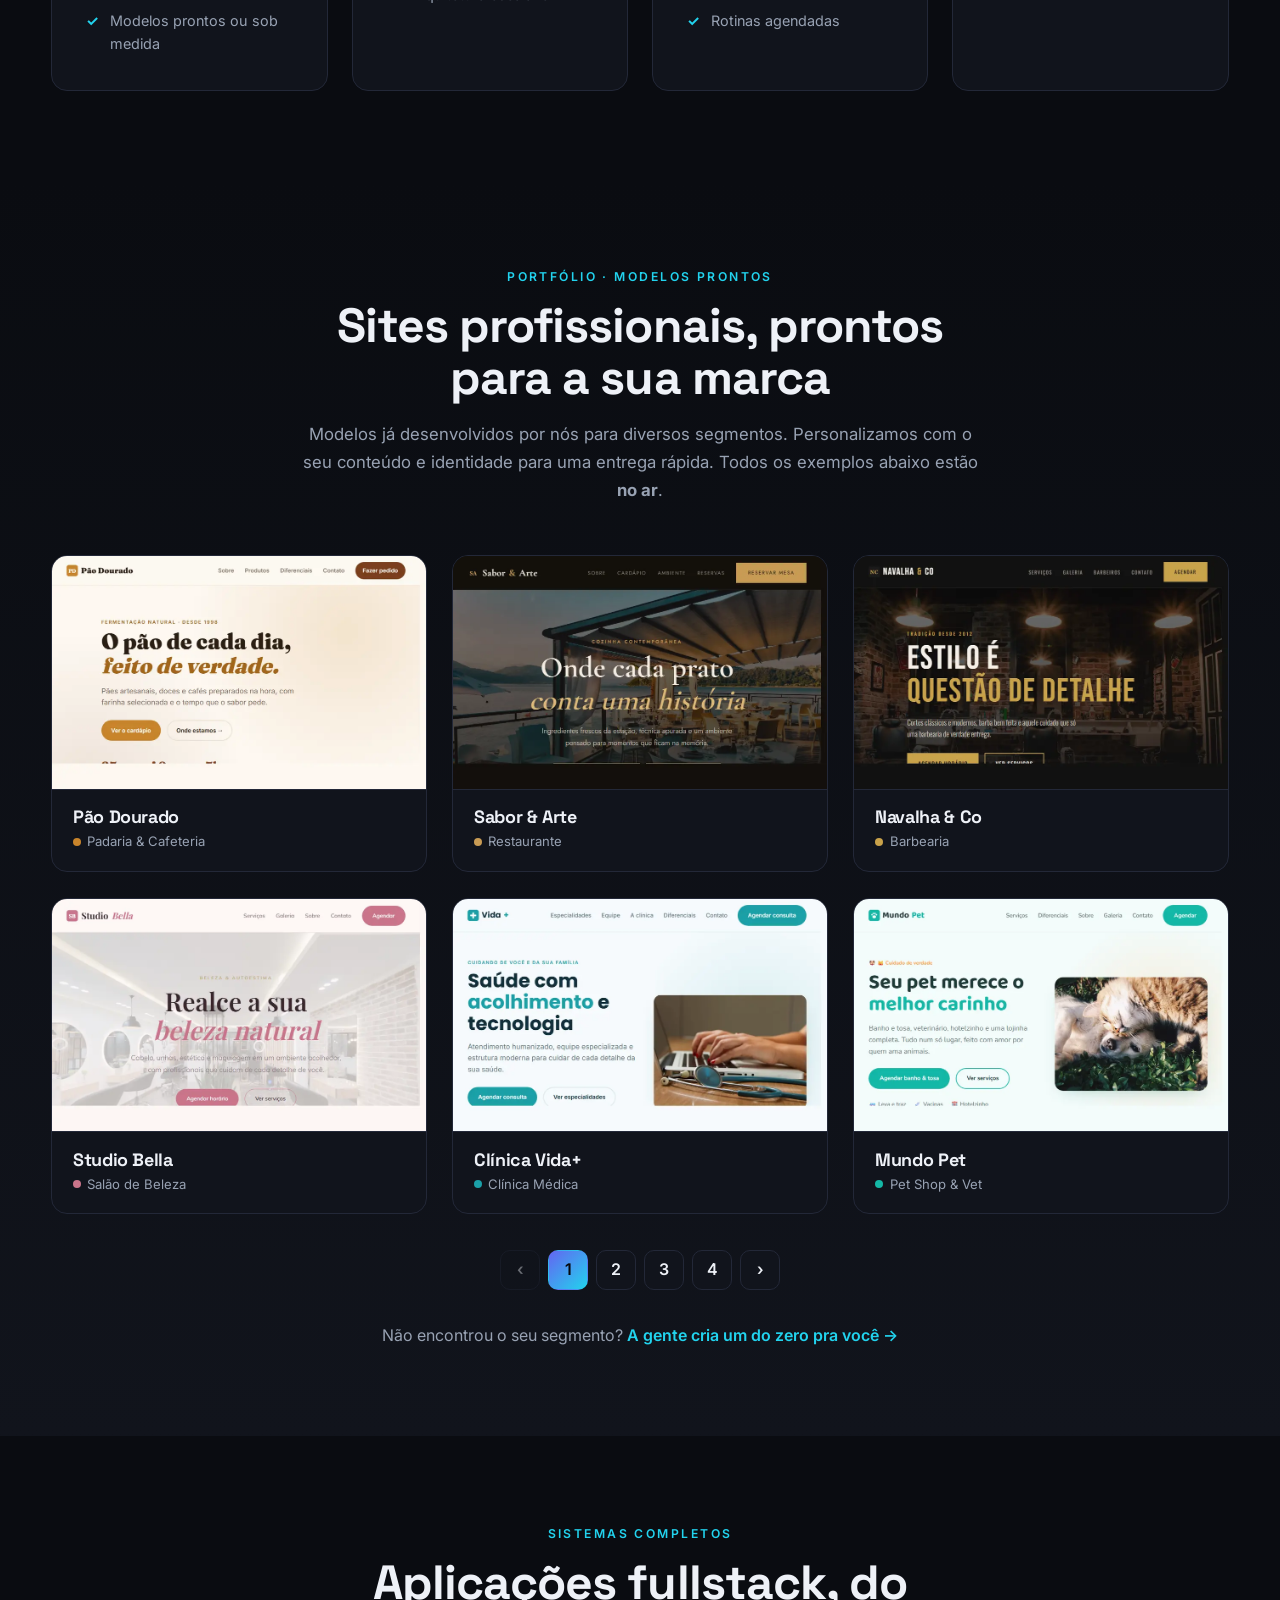
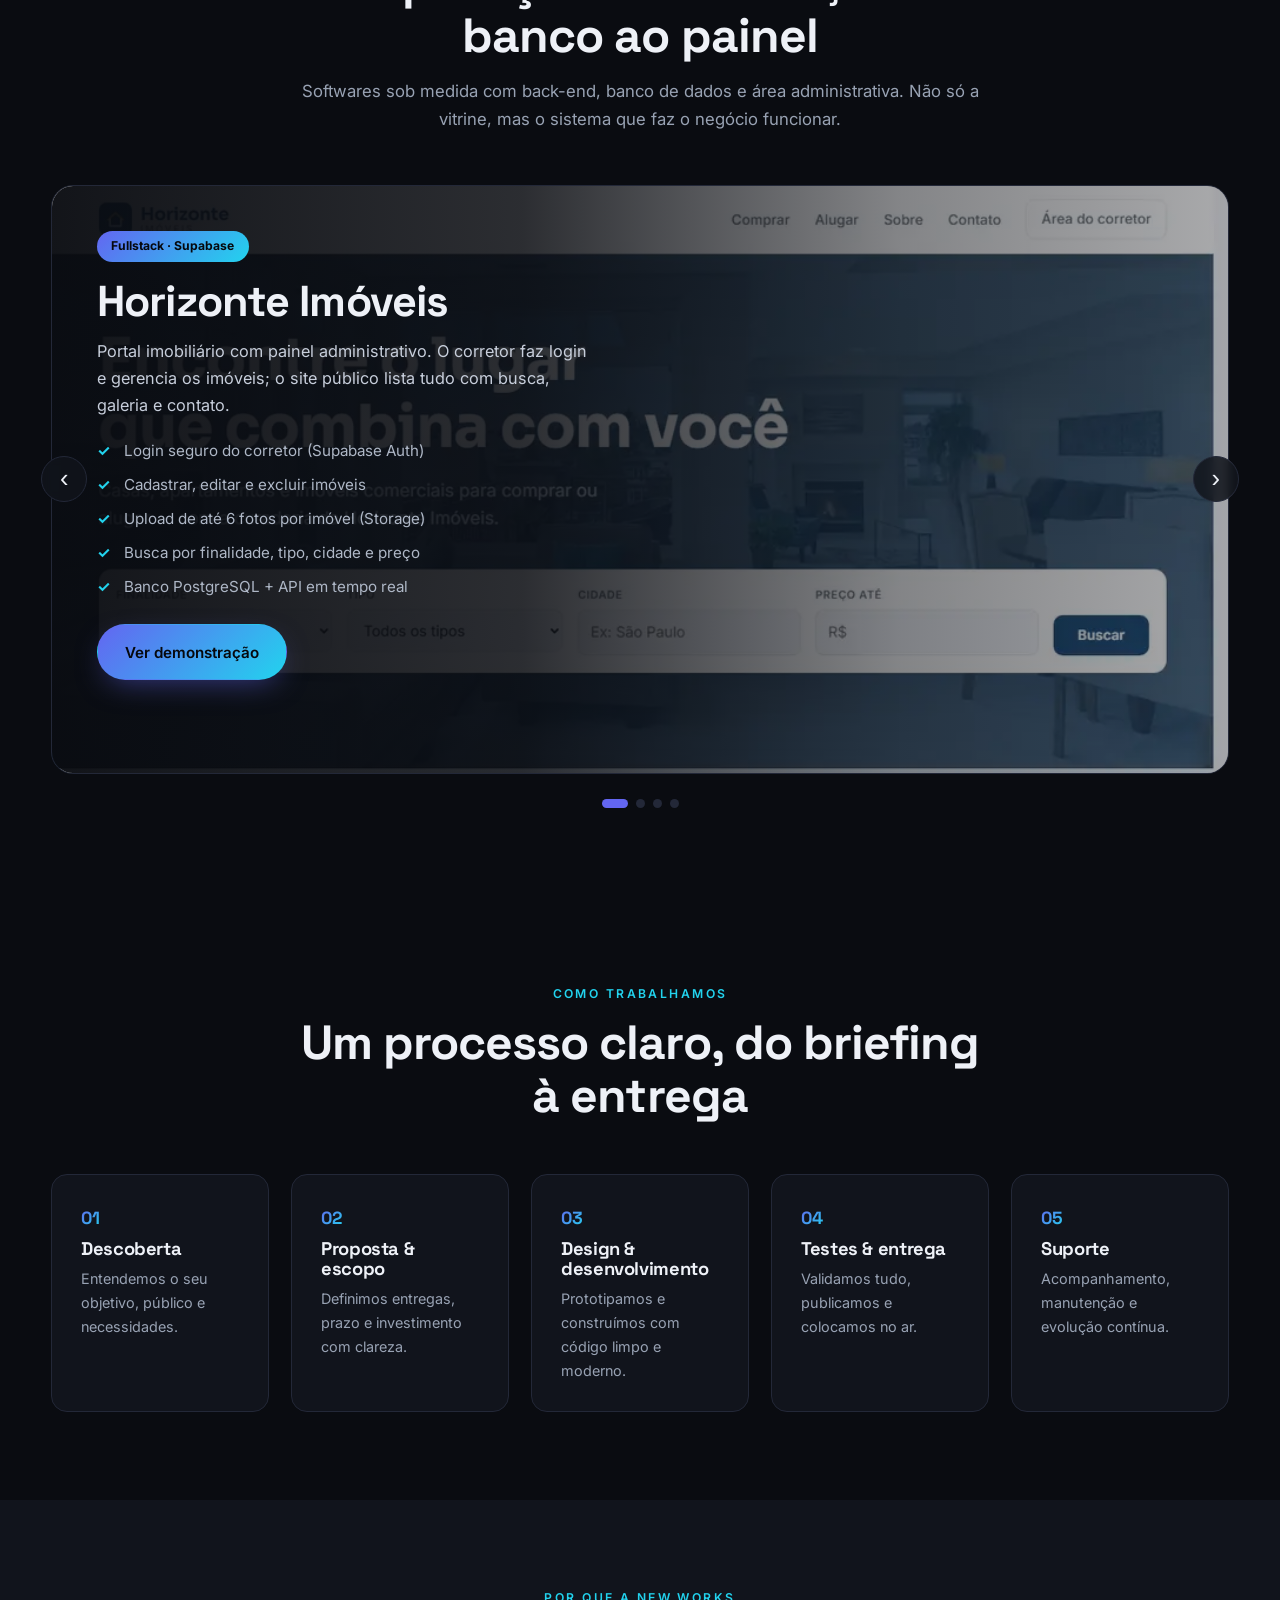
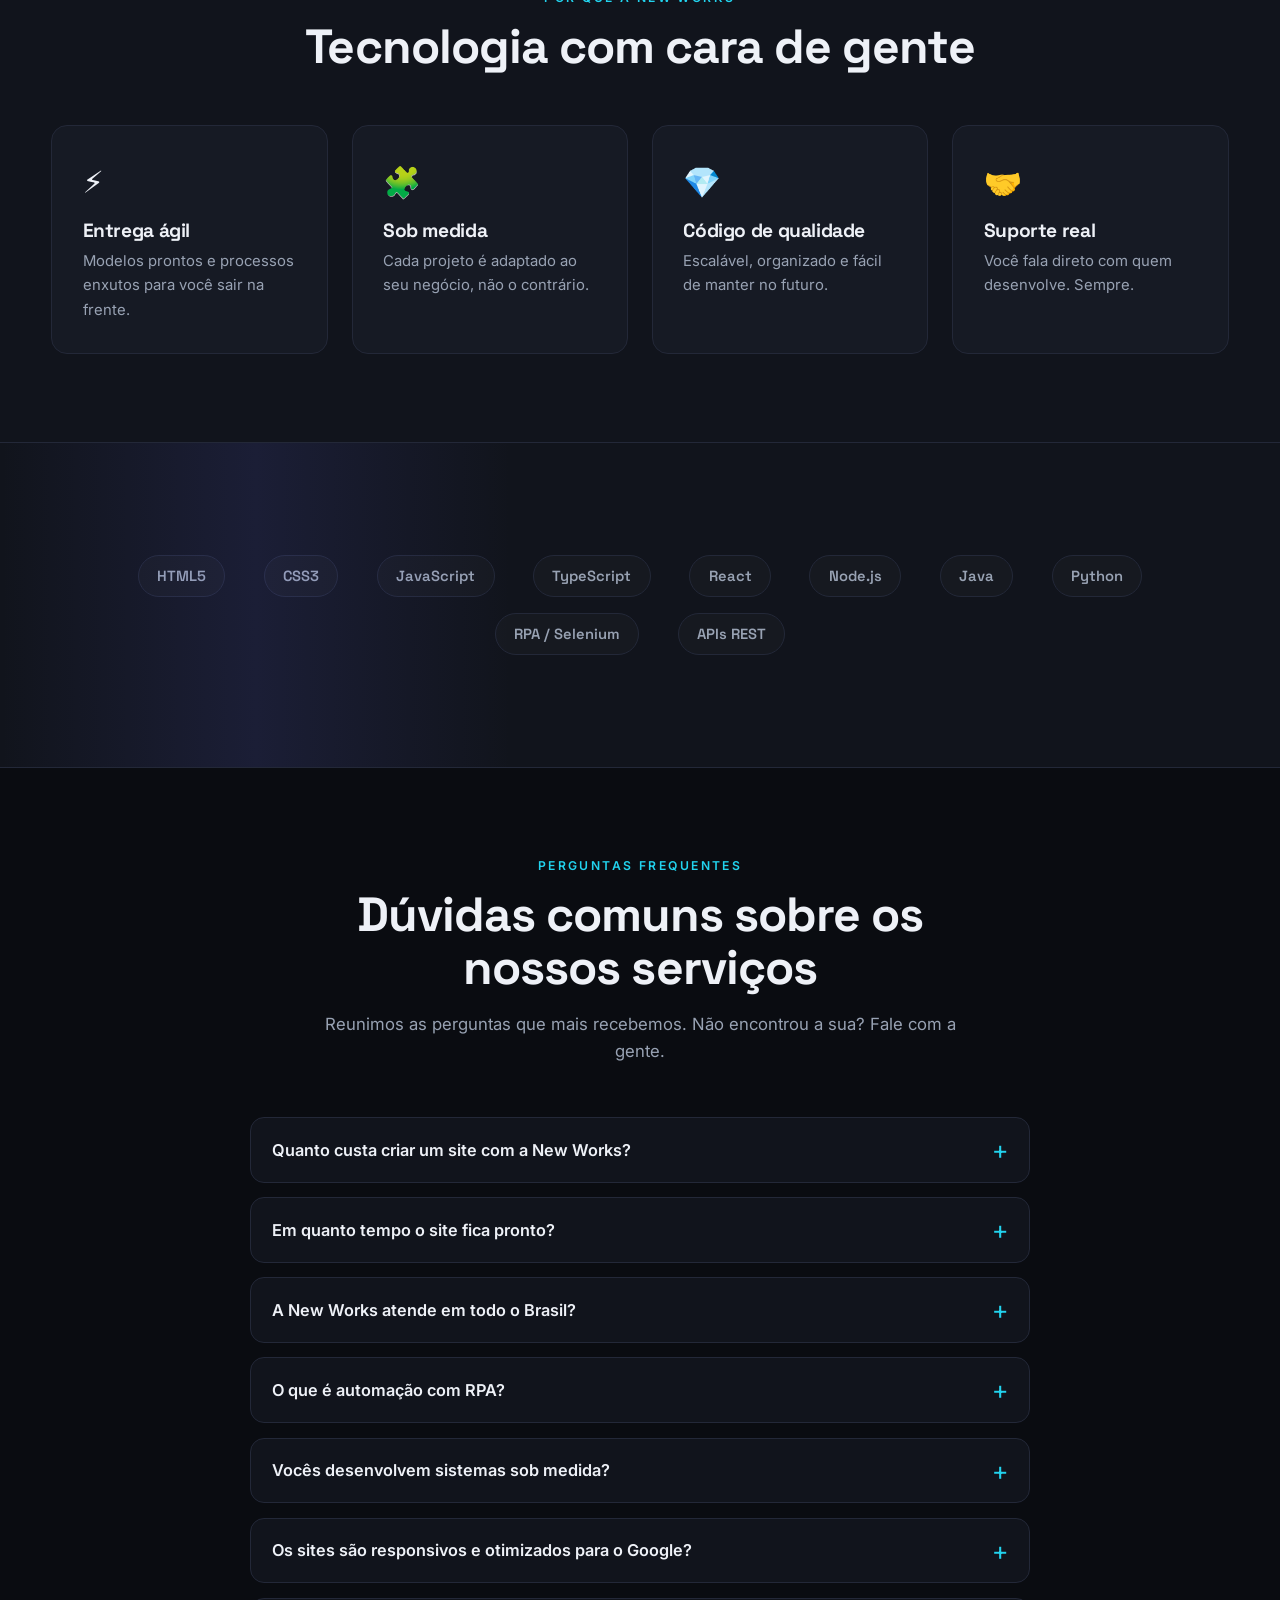
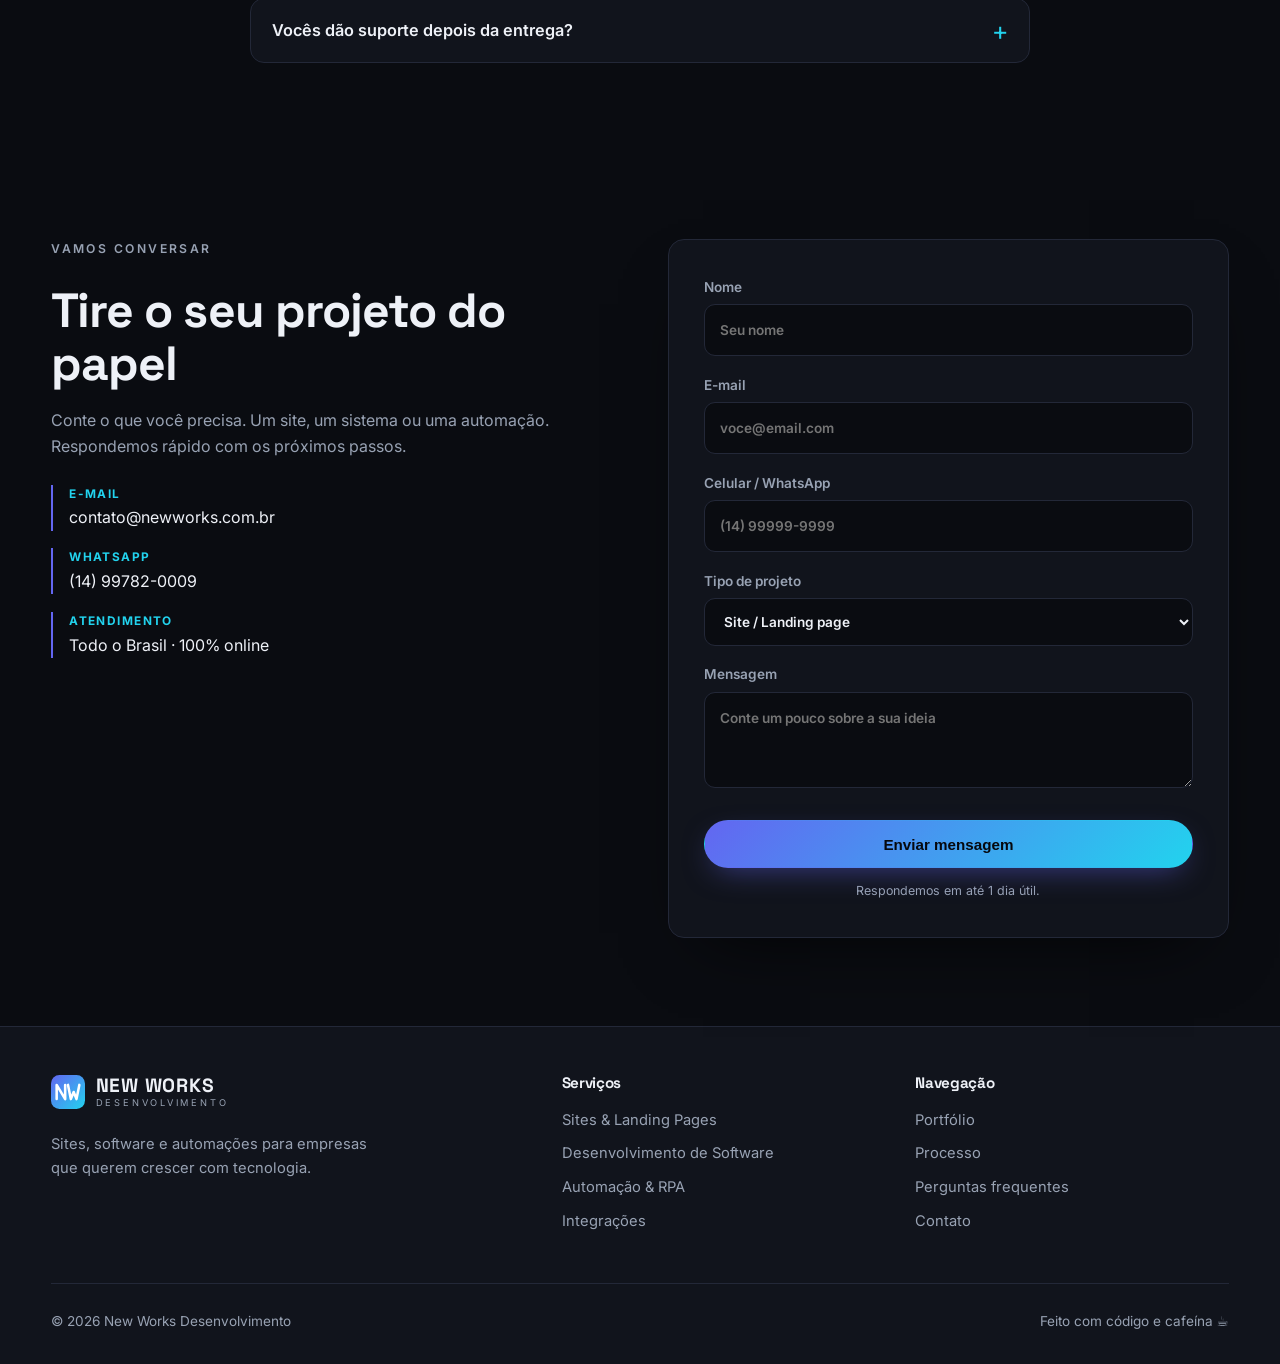
==== commit 3d9d1a65: "Atualiza e-mail exibido no site para contato@newworks.com.br Troca o e-mail publico (link de contato" ====
--- a/index.html
+++ b/index.html
@@ -49,7 +49,7 @@
         "logo": "https://newworks.com.br/favicon.svg",
         "image": "https://newworks.com.br/og-image.png",
         "description": "Criação de sites e landing pages, desenvolvimento de software sob medida e automações com RPA.",
-        "email": "pgustavo-siqueira@hotmail.com",
+        "email": "contato@newworks.com.br",
         "telephone": "+55-14-99782-0009",
         "areaServed": { "@type": "Country", "name": "Brasil" },
         "knowsAbout": ["Criação de sites", "Landing pages", "Desenvolvimento de software", "Automação de processos", "RPA", "Integração de sistemas", "Sistemas web"],
@@ -321,7 +321,7 @@
           <h2>Tire o seu projeto do papel</h2>
           <p>Conte o que você precisa. Um site, um sistema ou uma automação. Respondemos rápido com os próximos passos.</p>
           <ul class="info-lines">
-            <li><strong>E-mail</strong> <a href="mailto:pgustavo-siqueira@hotmail.com">pgustavo-siqueira@hotmail.com</a></li>
+            <li><strong>E-mail</strong> <a href="mailto:contato@newworks.com.br">contato@newworks.com.br</a></li>
             <li><strong>WhatsApp</strong> <a href="https://wa.me/5514997820009" target="_blank" rel="noopener">(14) 99782-0009</a></li>
             <li><strong>Atendimento</strong> Todo o Brasil · 100% online</li>
           </ul>
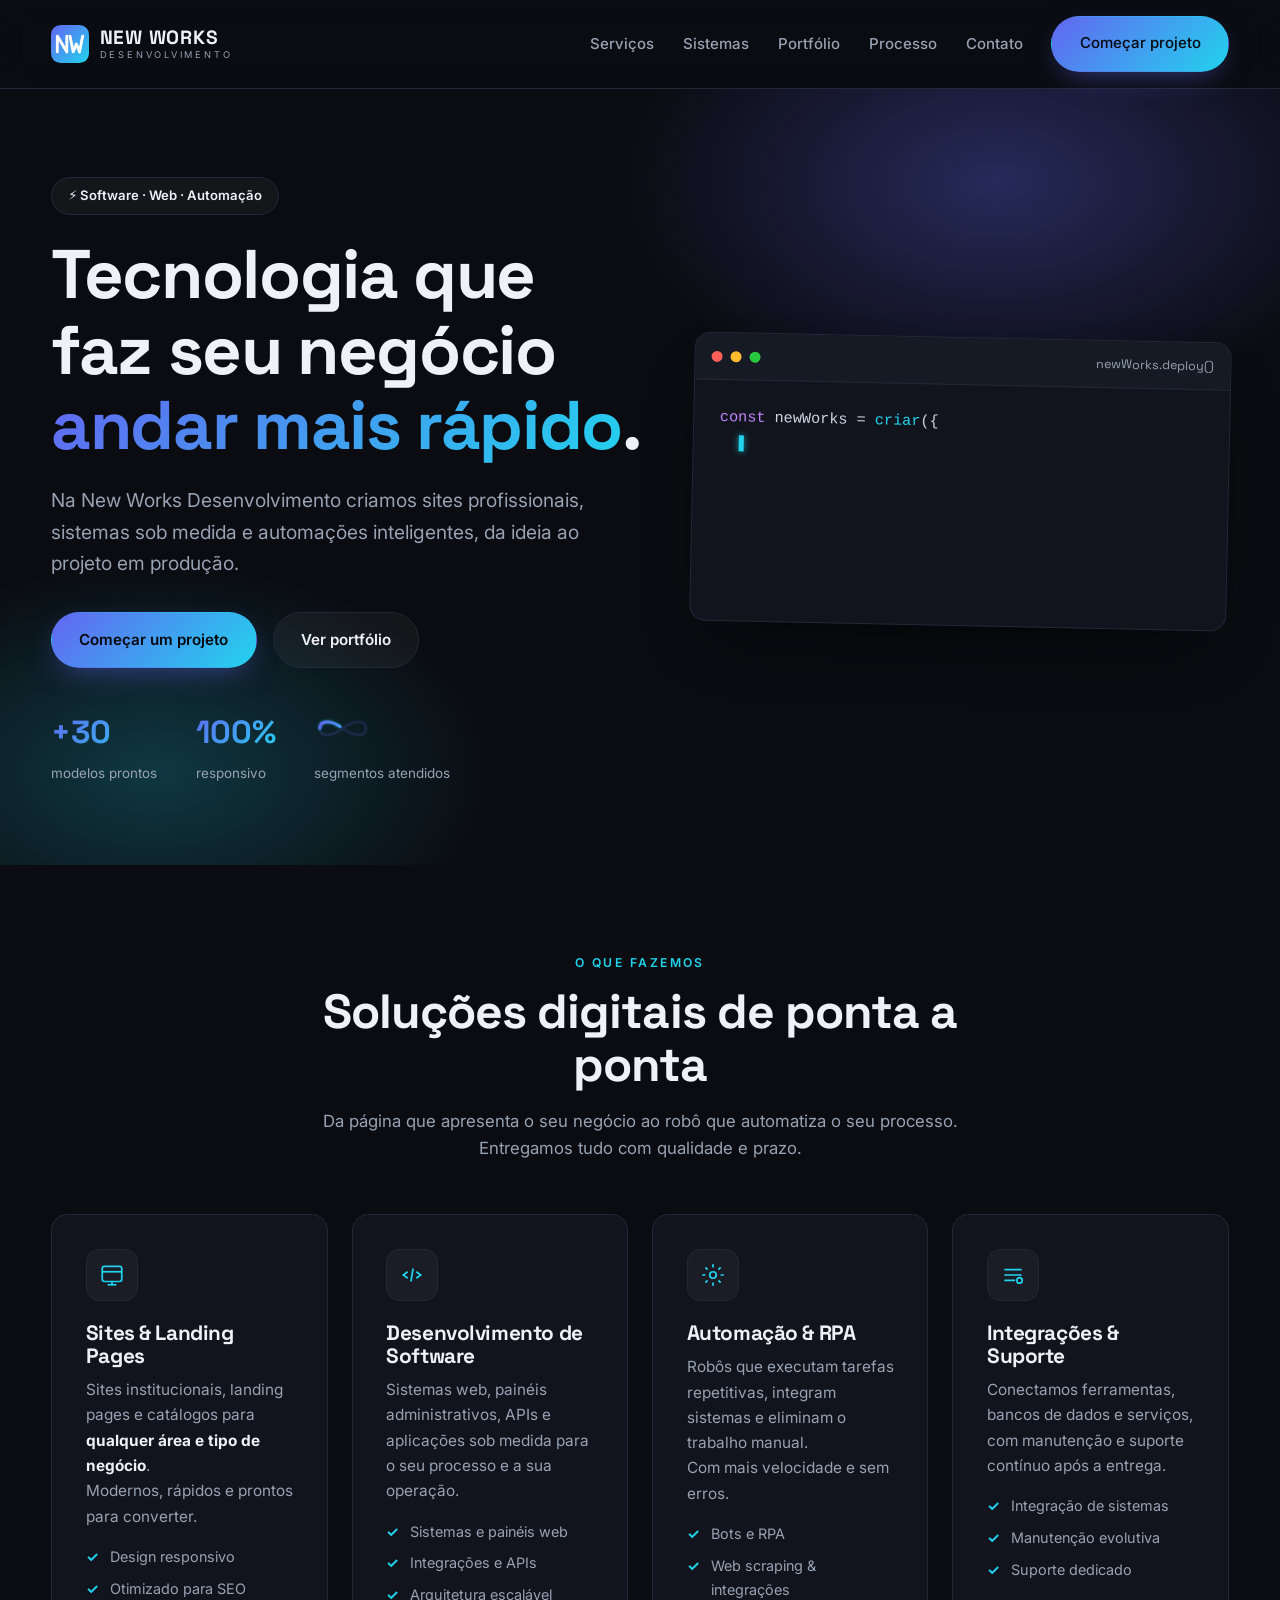
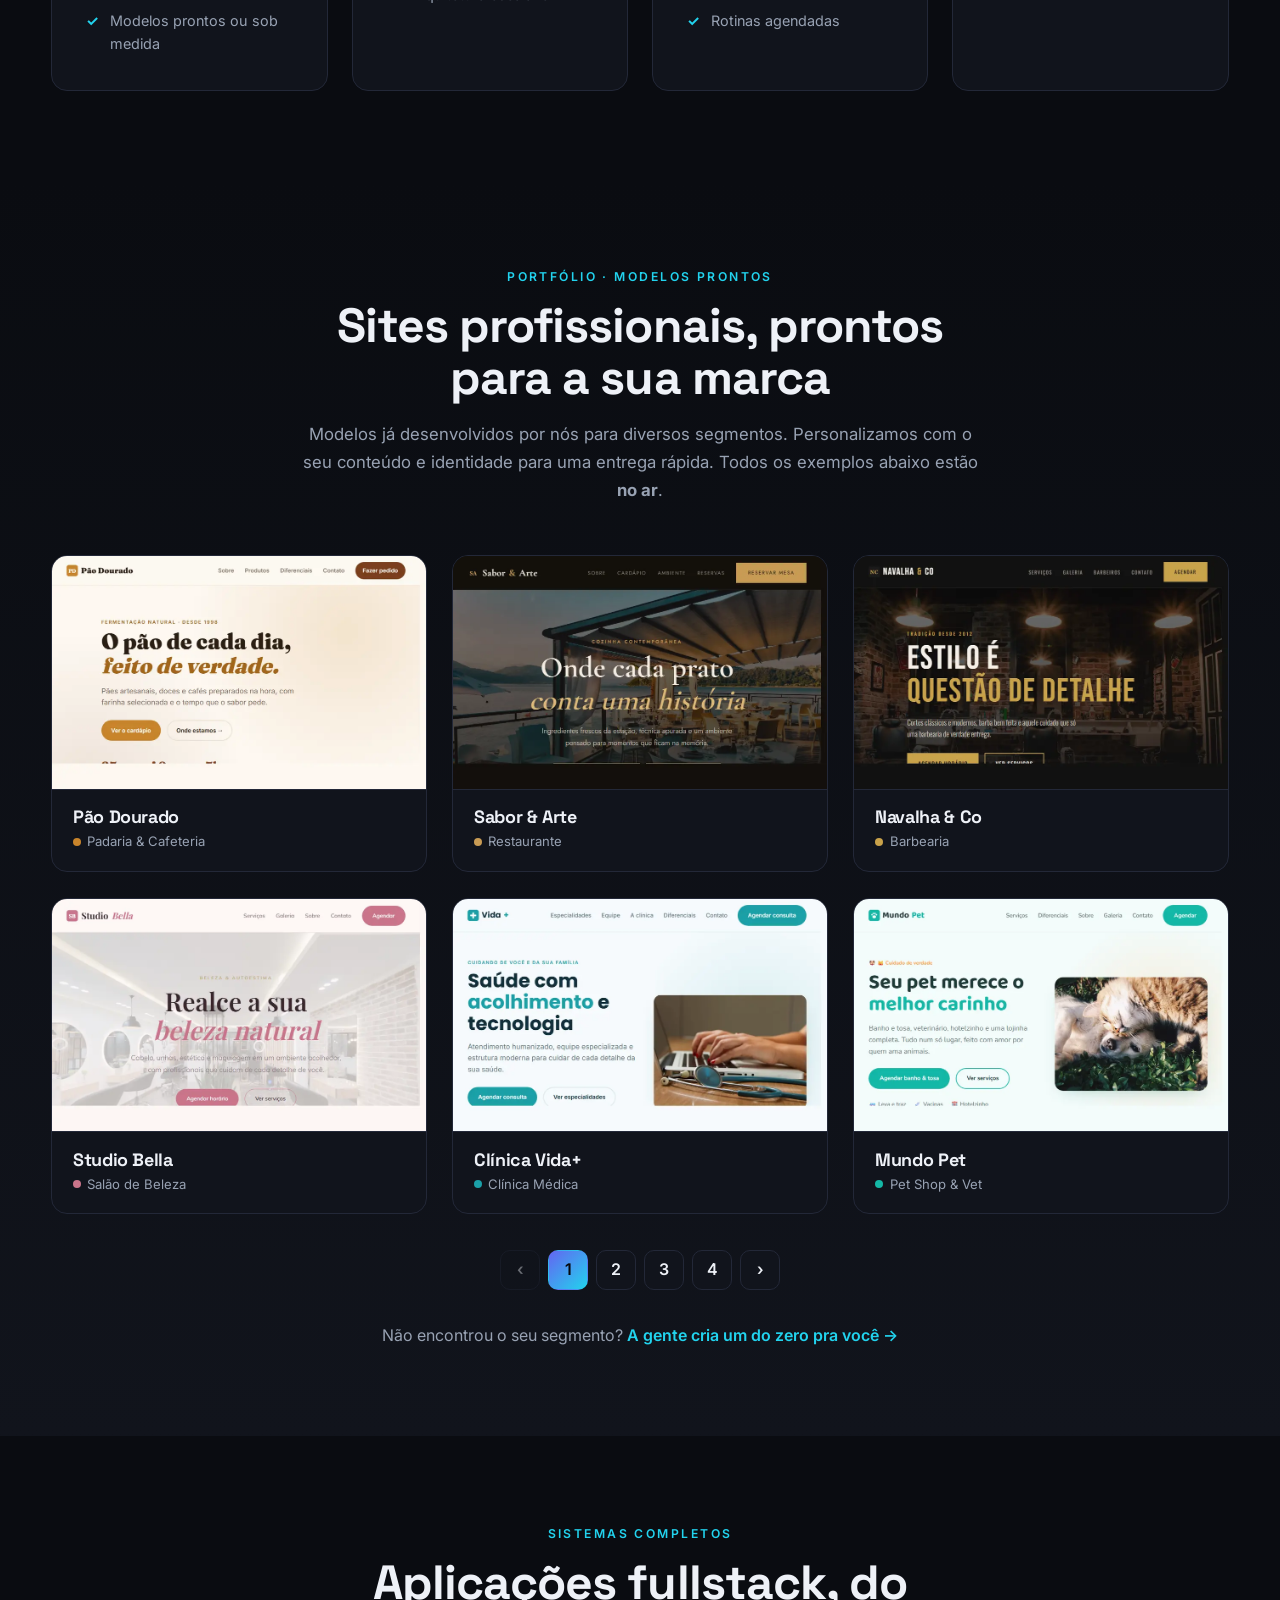
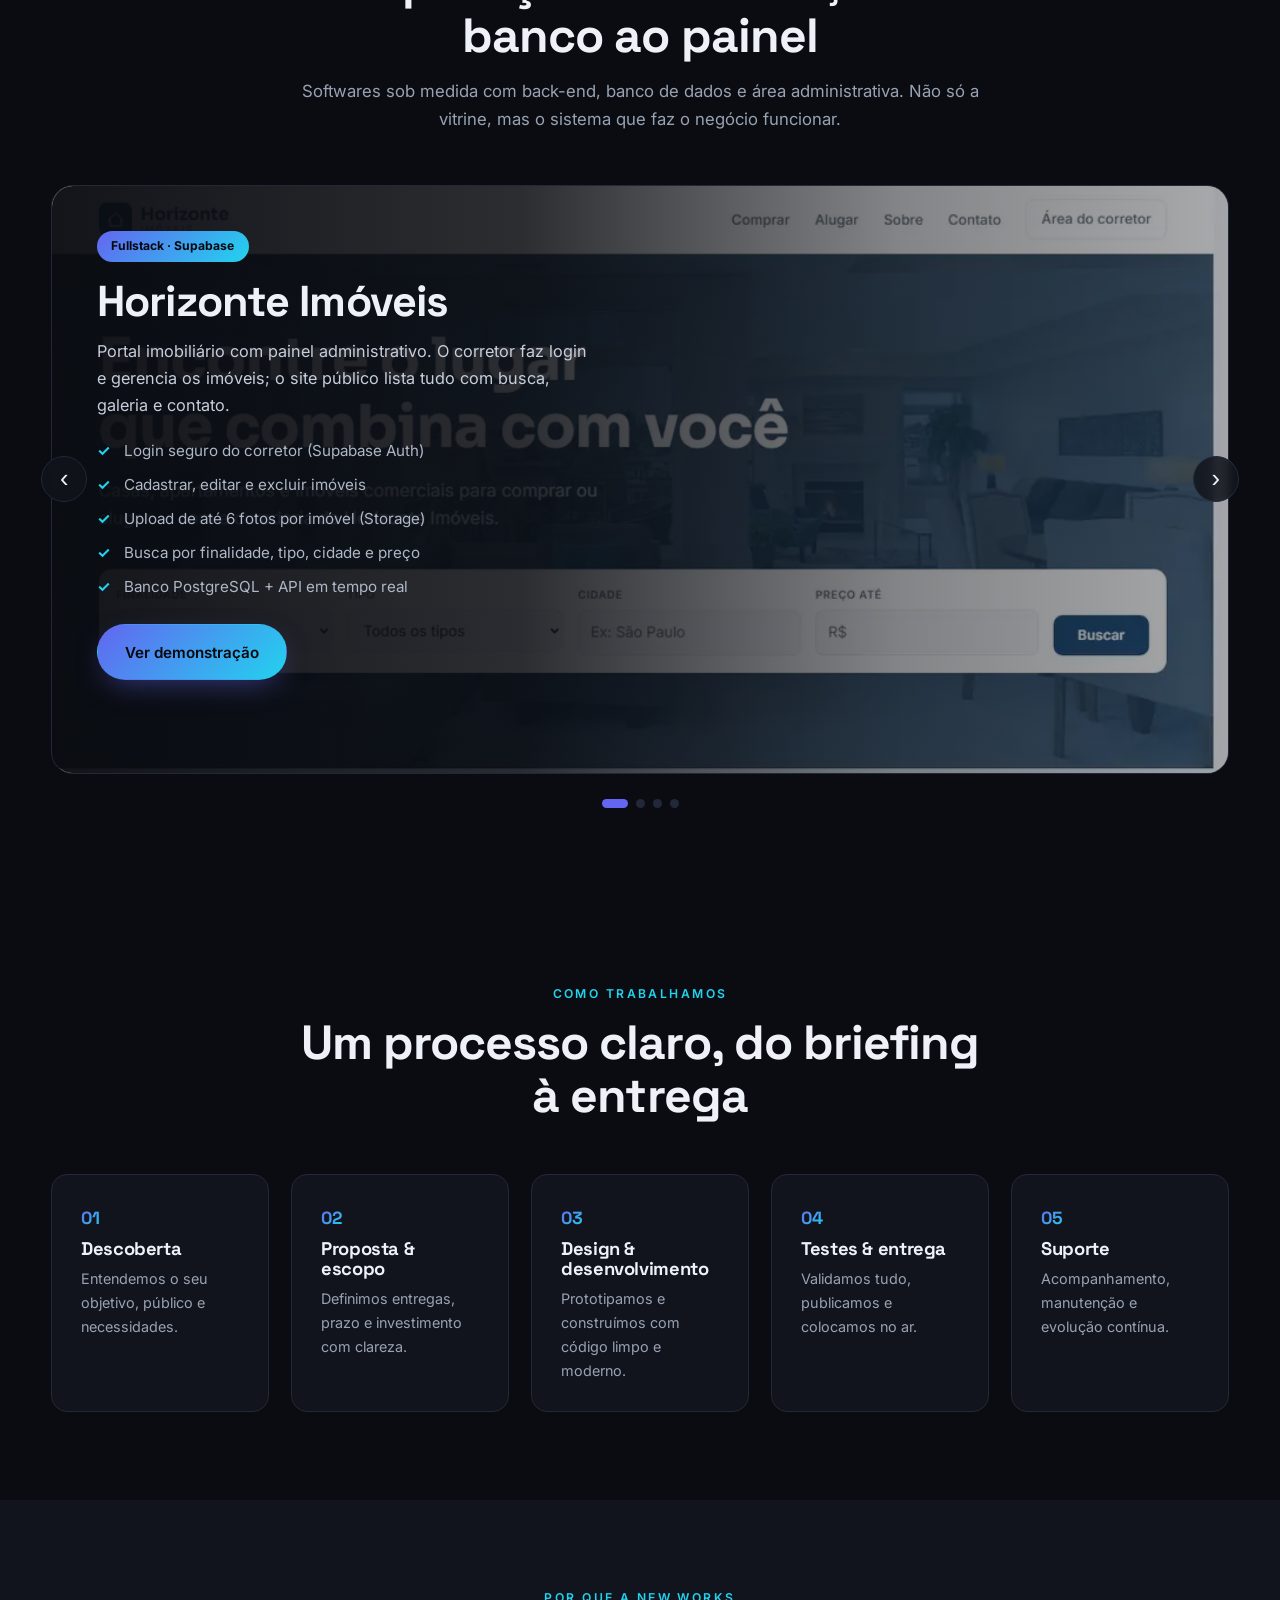
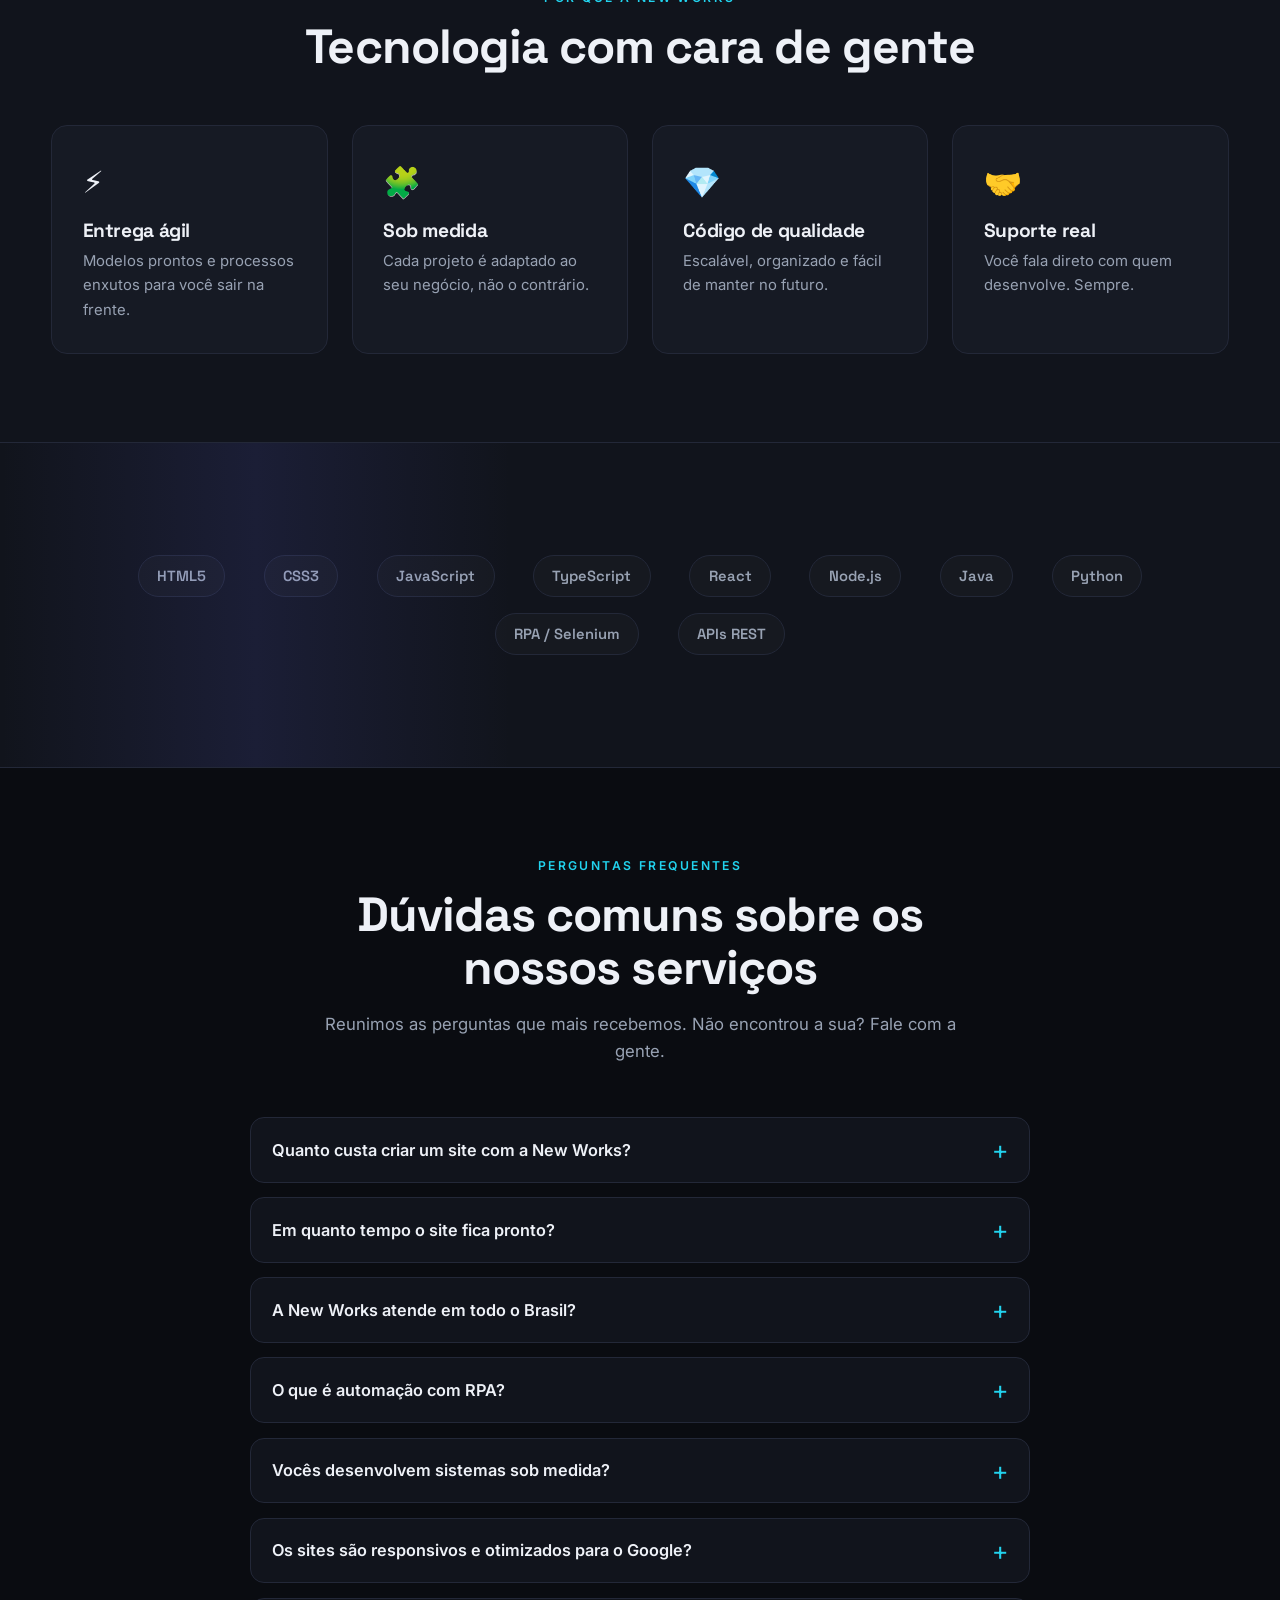
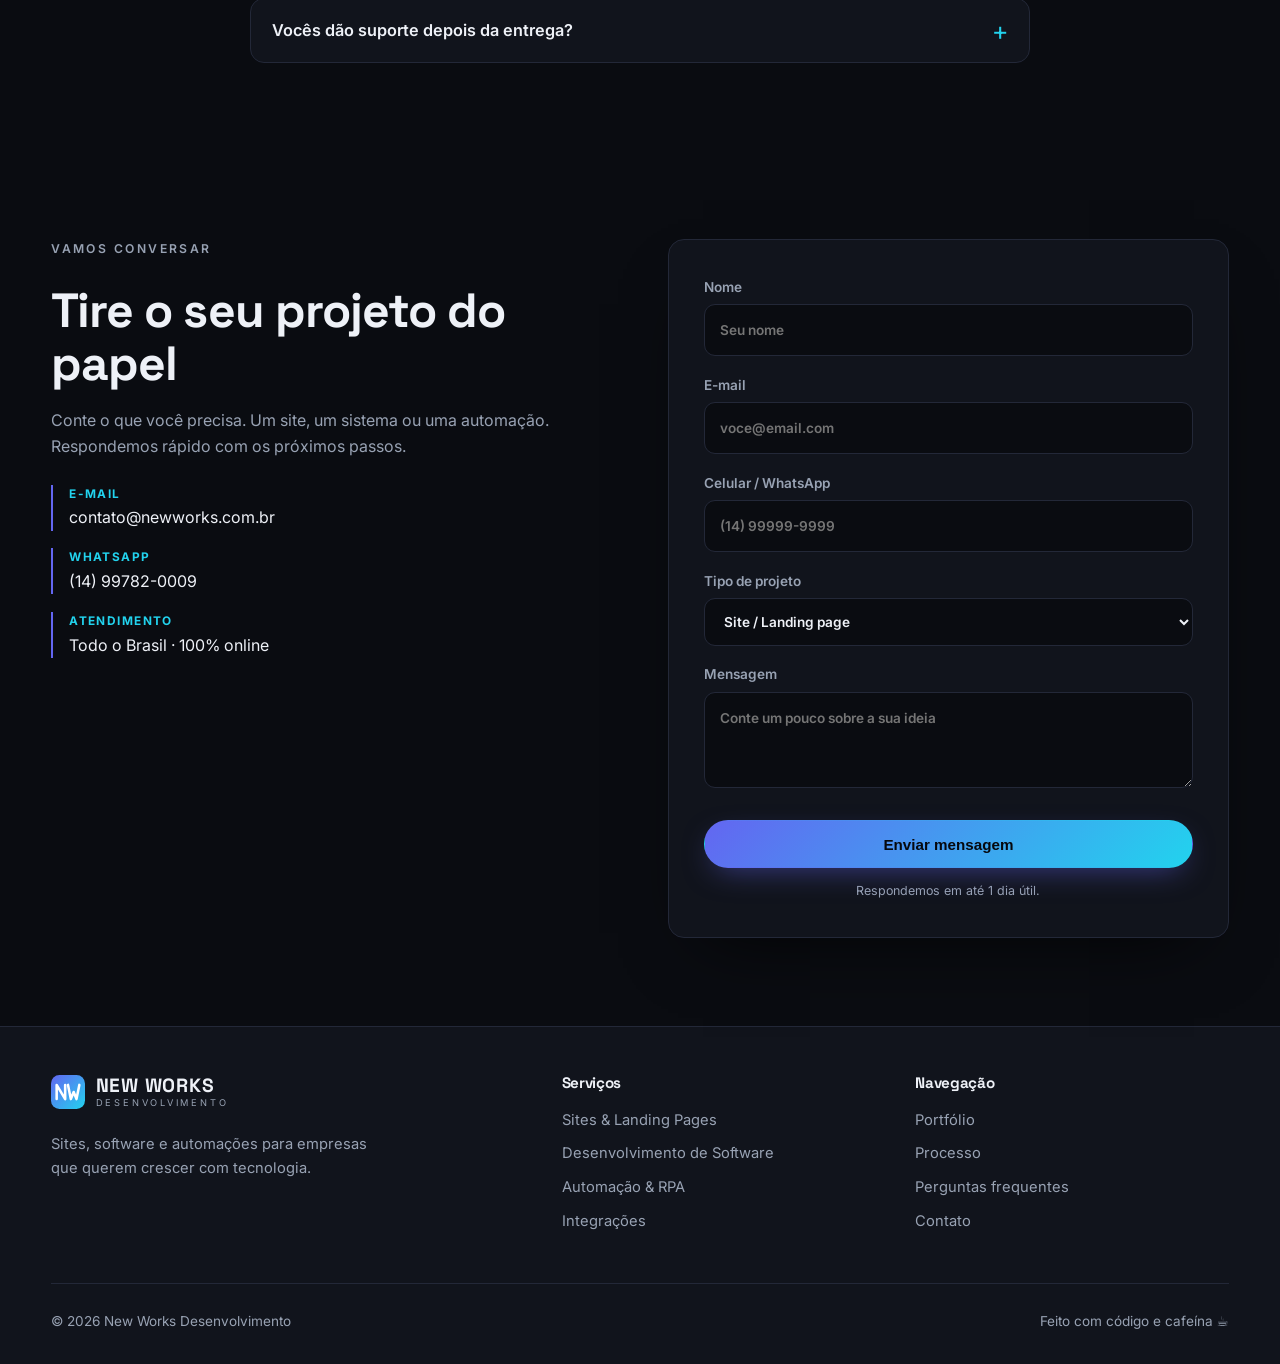
==== commit f57c77e1: "Migra o formulario de contato do FormSubmit para o Web3Forms Troca o backend de envio para a API do " ====
--- a/index.html
+++ b/index.html
@@ -326,12 +326,12 @@
             <li><strong>Atendimento</strong> Todo o Brasil · 100% online</li>
           </ul>
         </div>
-        <form class="contact-form" id="contactForm" action="https://formsubmit.co/pgustavo-siqueira@hotmail.com" method="POST" novalidate>
-          <input type="hidden" name="_subject" value="NEW WORKS DESENVOLVIMENTO" />
-          <input type="hidden" name="_template" value="table" />
-          <input type="hidden" name="_captcha" value="false" />
-          <input type="hidden" name="_next" value="https://newworks.com.br/obrigado.html" />
-          <input type="text" name="_honey" tabindex="-1" autocomplete="off" aria-hidden="true" style="position:absolute;left:-9999px;opacity:0" />
+        <form class="contact-form" id="contactForm" action="https://api.web3forms.com/submit" method="POST" novalidate>
+          <input type="hidden" name="access_key" value="f71e6151-aa26-45cd-9bc5-d79e8996945b" />
+          <input type="hidden" name="subject" value="NEW WORKS DESENVOLVIMENTO" />
+          <input type="hidden" name="from_name" value="Site New Works" />
+          <input type="hidden" name="redirect" value="https://newworks.com.br/obrigado.html" />
+          <input type="checkbox" name="botcheck" tabindex="-1" autocomplete="off" aria-hidden="true" style="display:none" />
           <label>Nome<input type="text" name="Nome" placeholder="Seu nome" autocomplete="name" required /></label>
           <label>E-mail<input type="email" name="email" placeholder="voce@email.com" autocomplete="email" required /></label>
           <label>Celular / WhatsApp<input type="tel" name="Celular" placeholder="(14) 99999-9999" autocomplete="tel" inputmode="tel" maxlength="16" required /></label>
@@ -387,6 +387,6 @@
     </div>
   </footer>
 
-  <script src="script.js?v=6"></script>
+  <script src="script.js?v=7"></script>
 </body>
 </html>
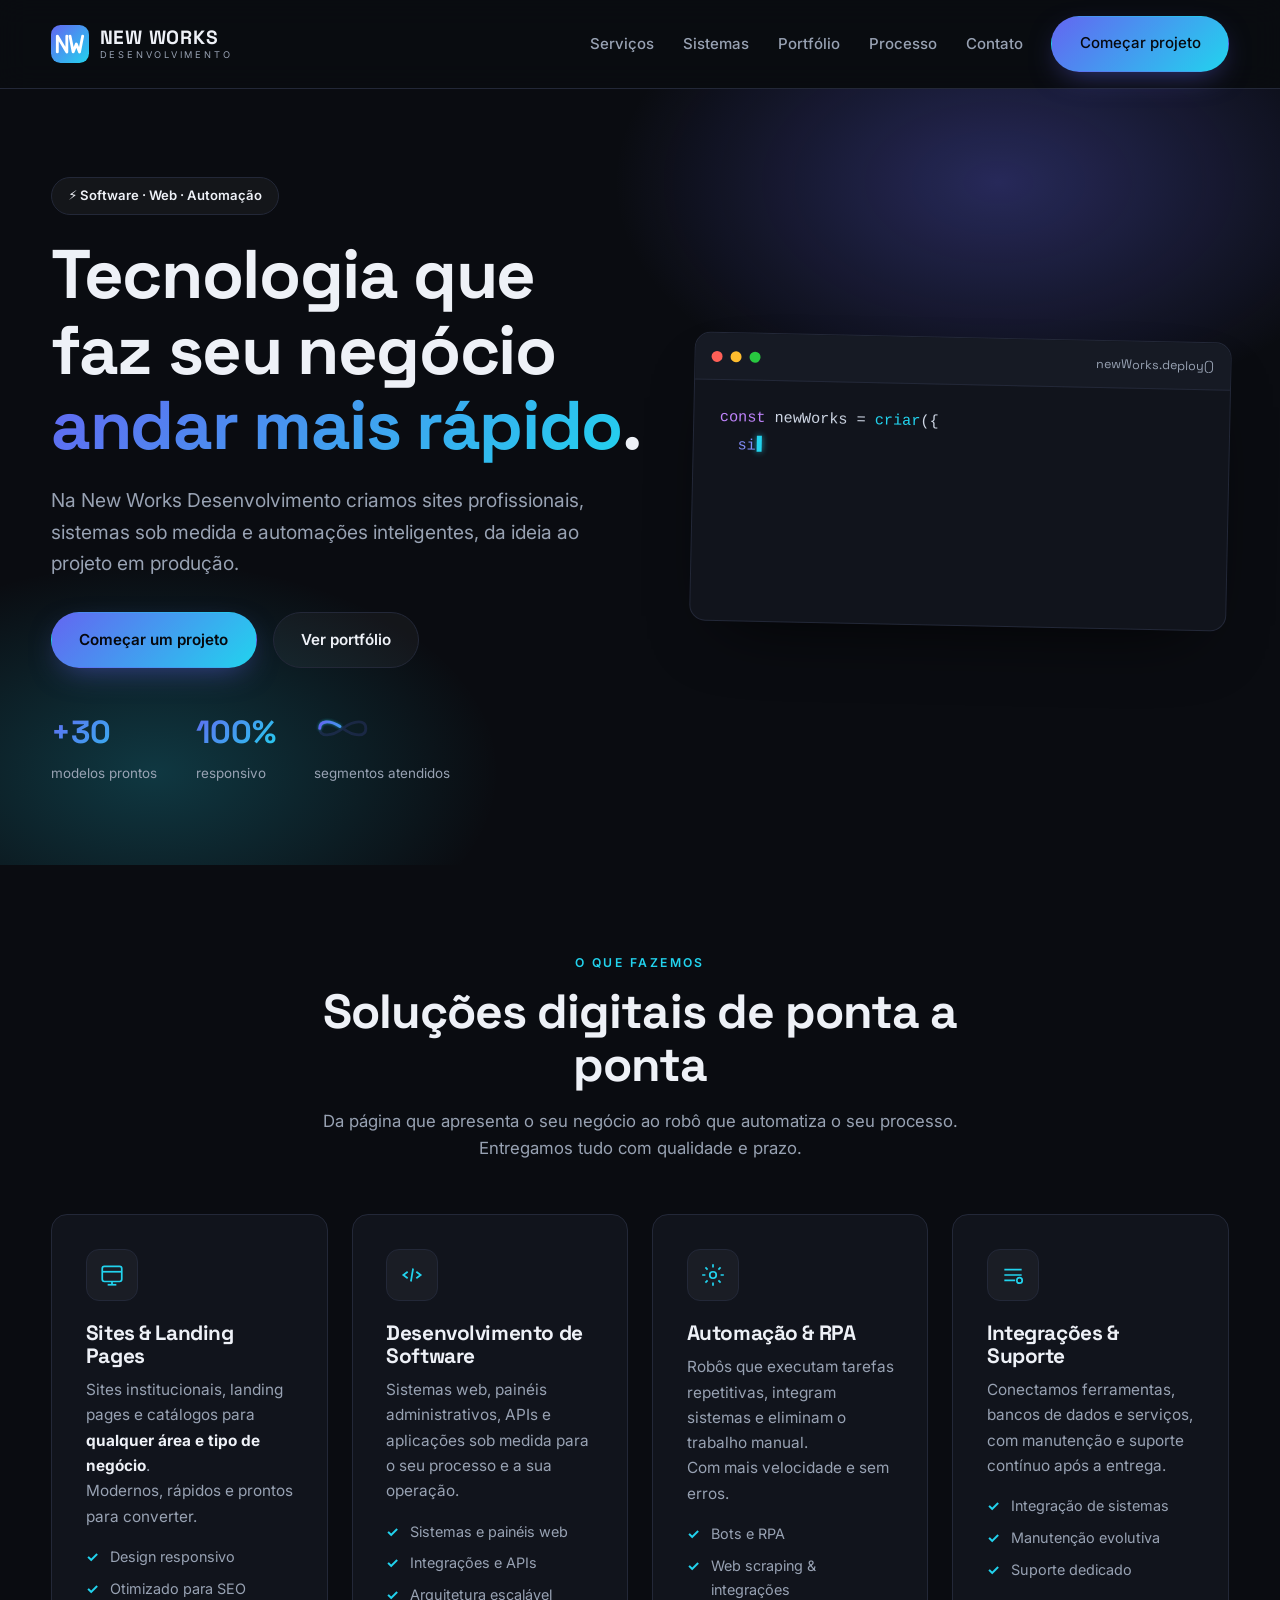
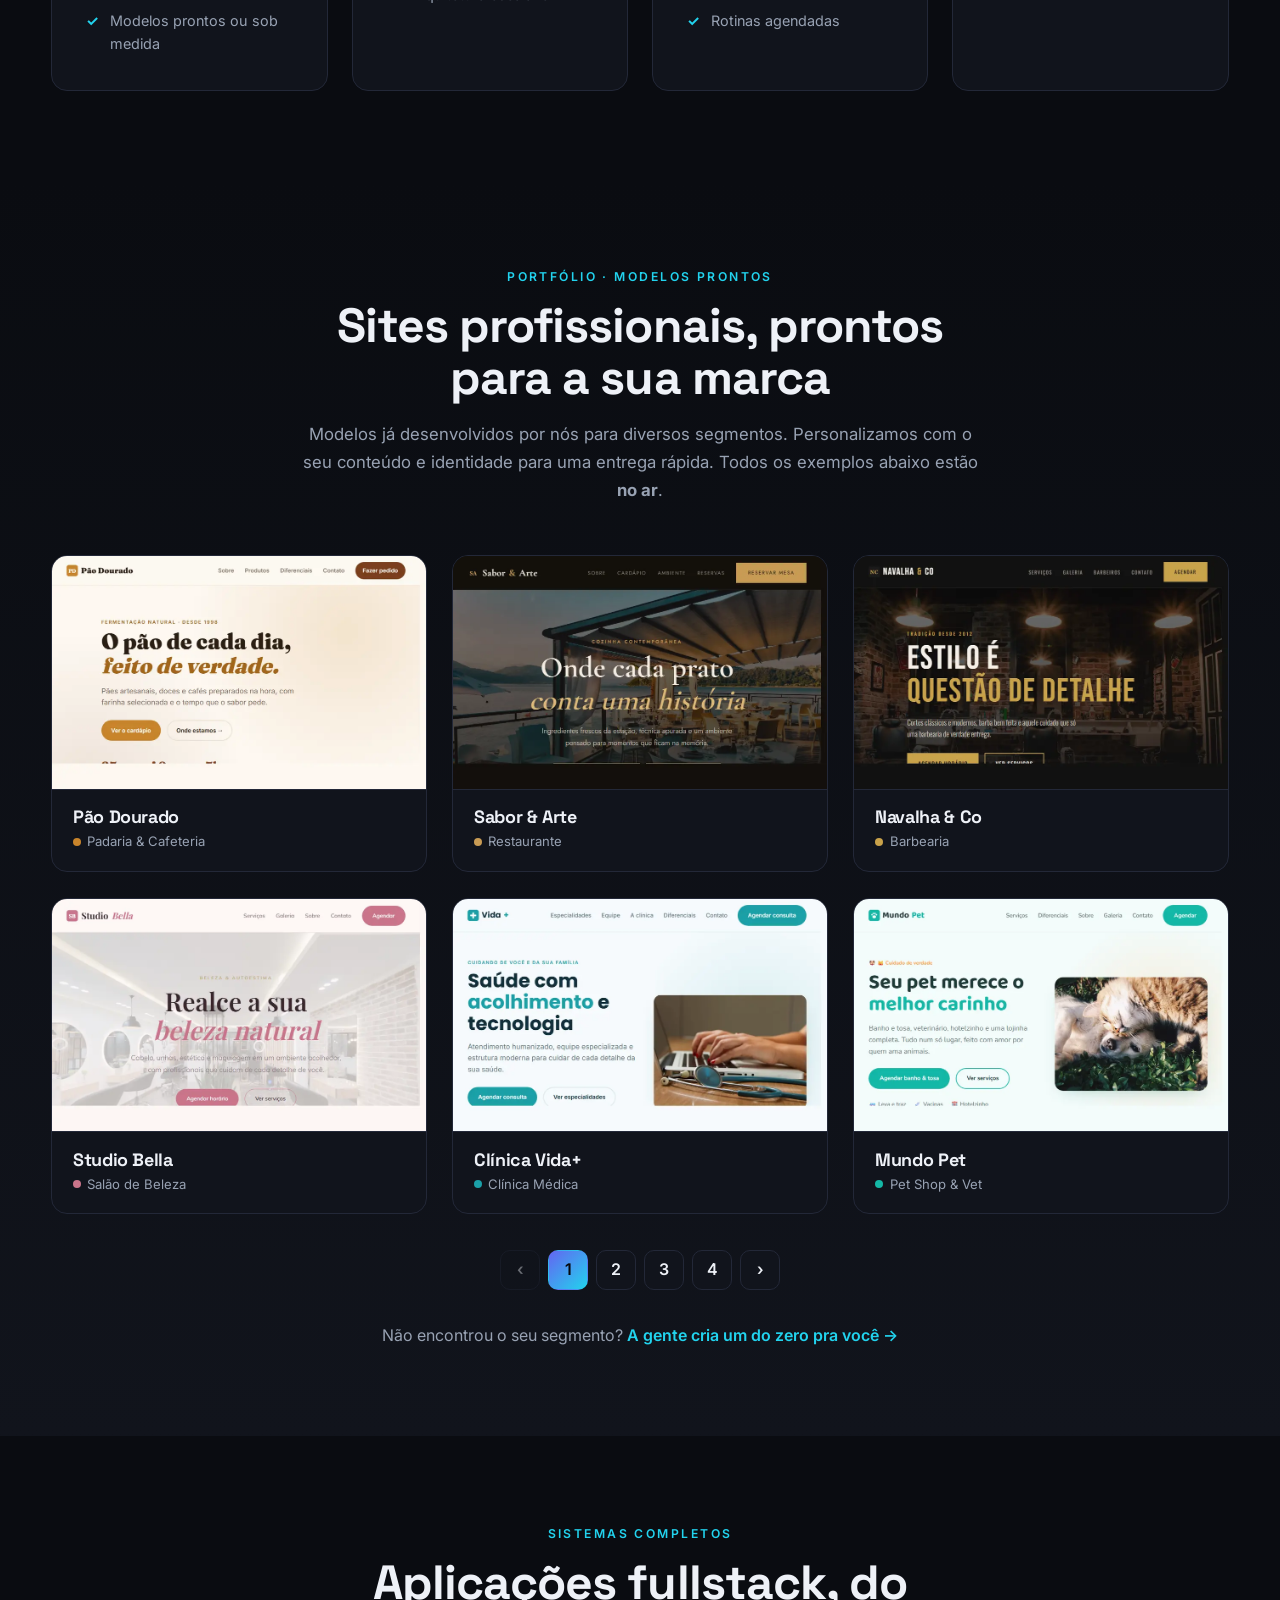
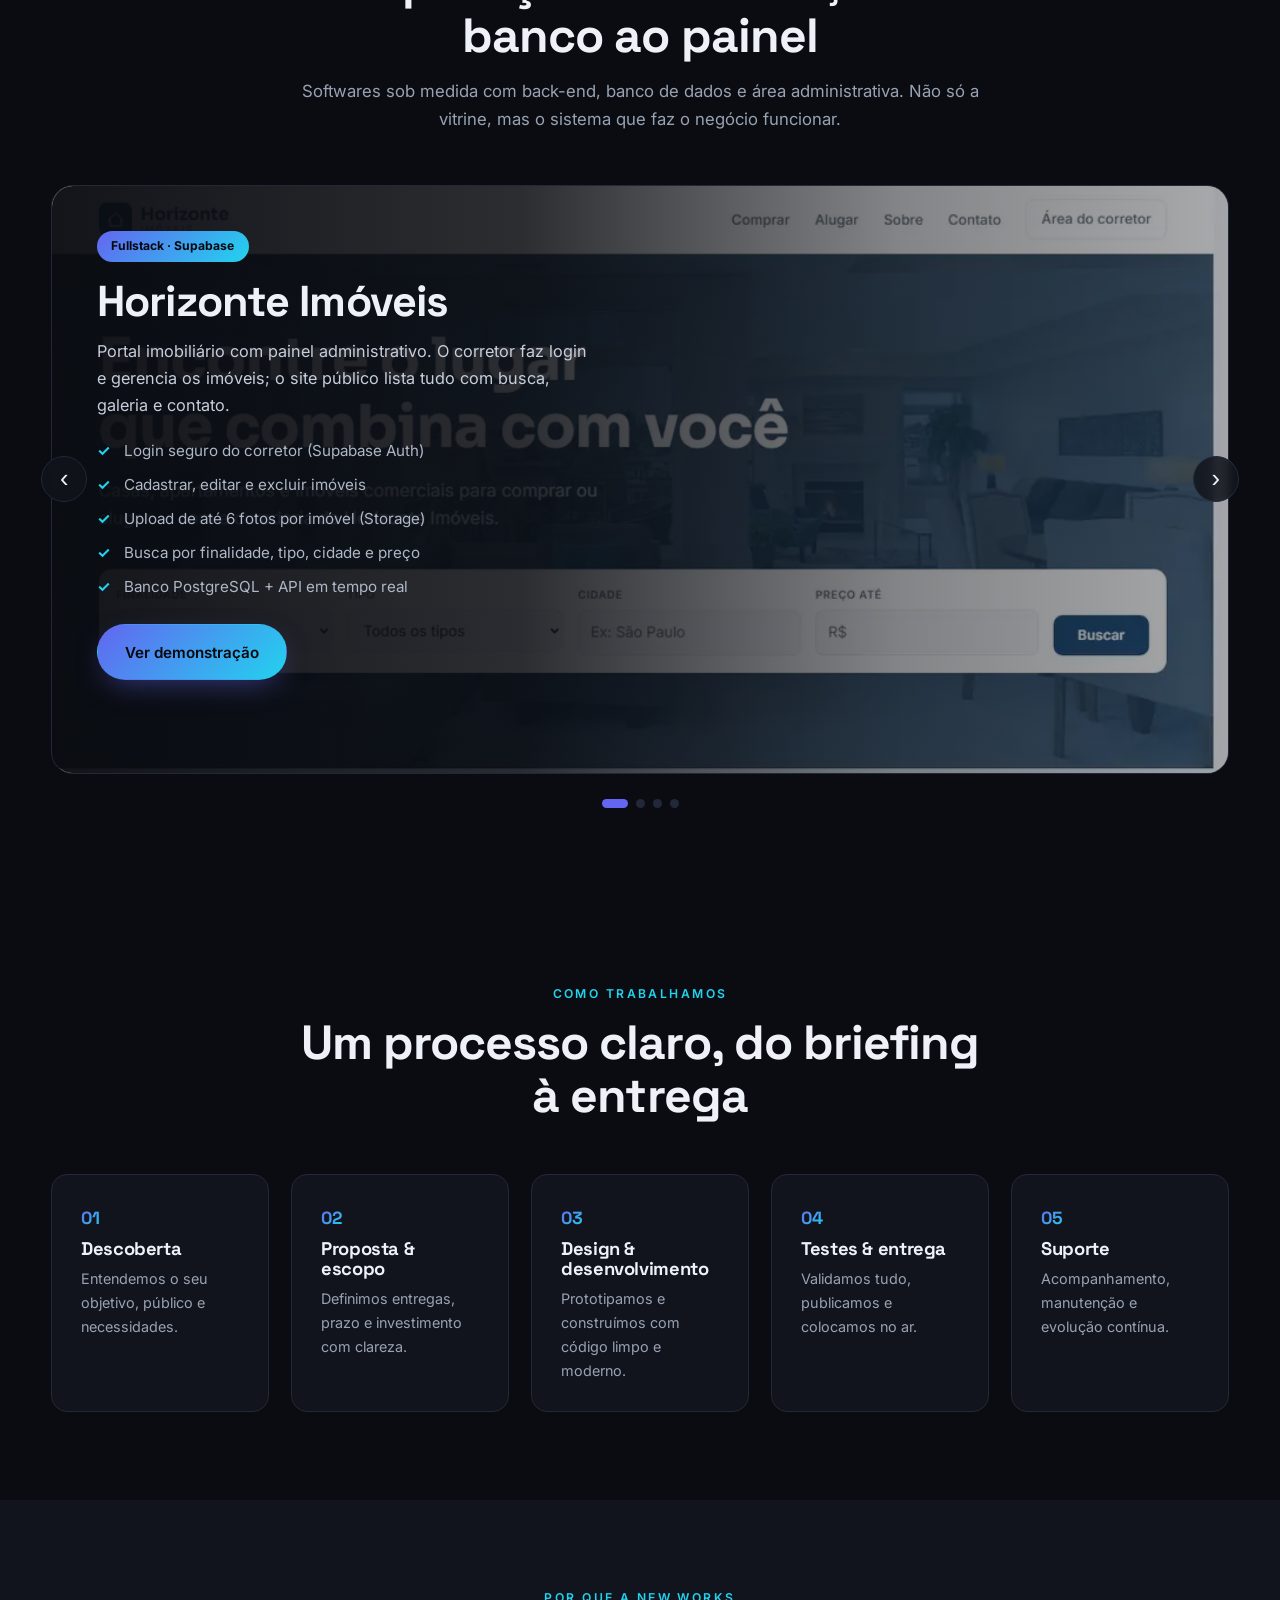
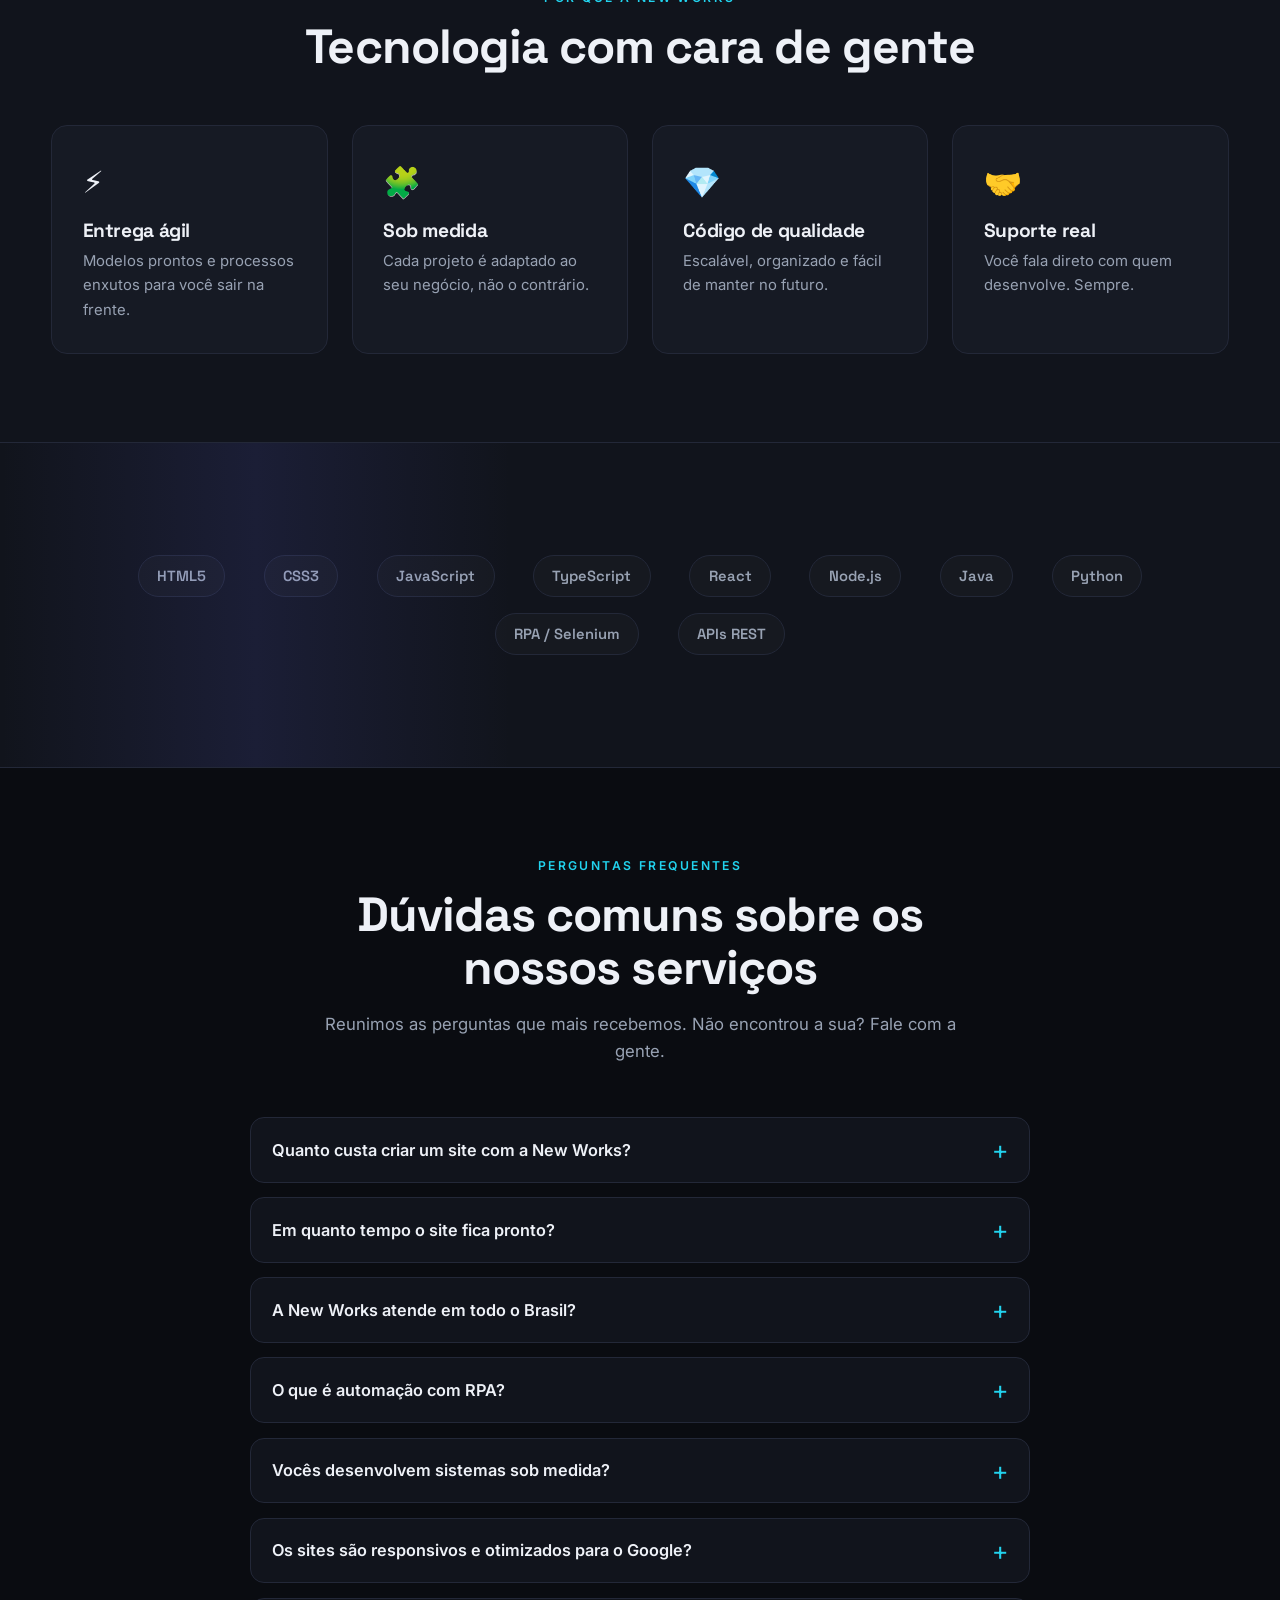
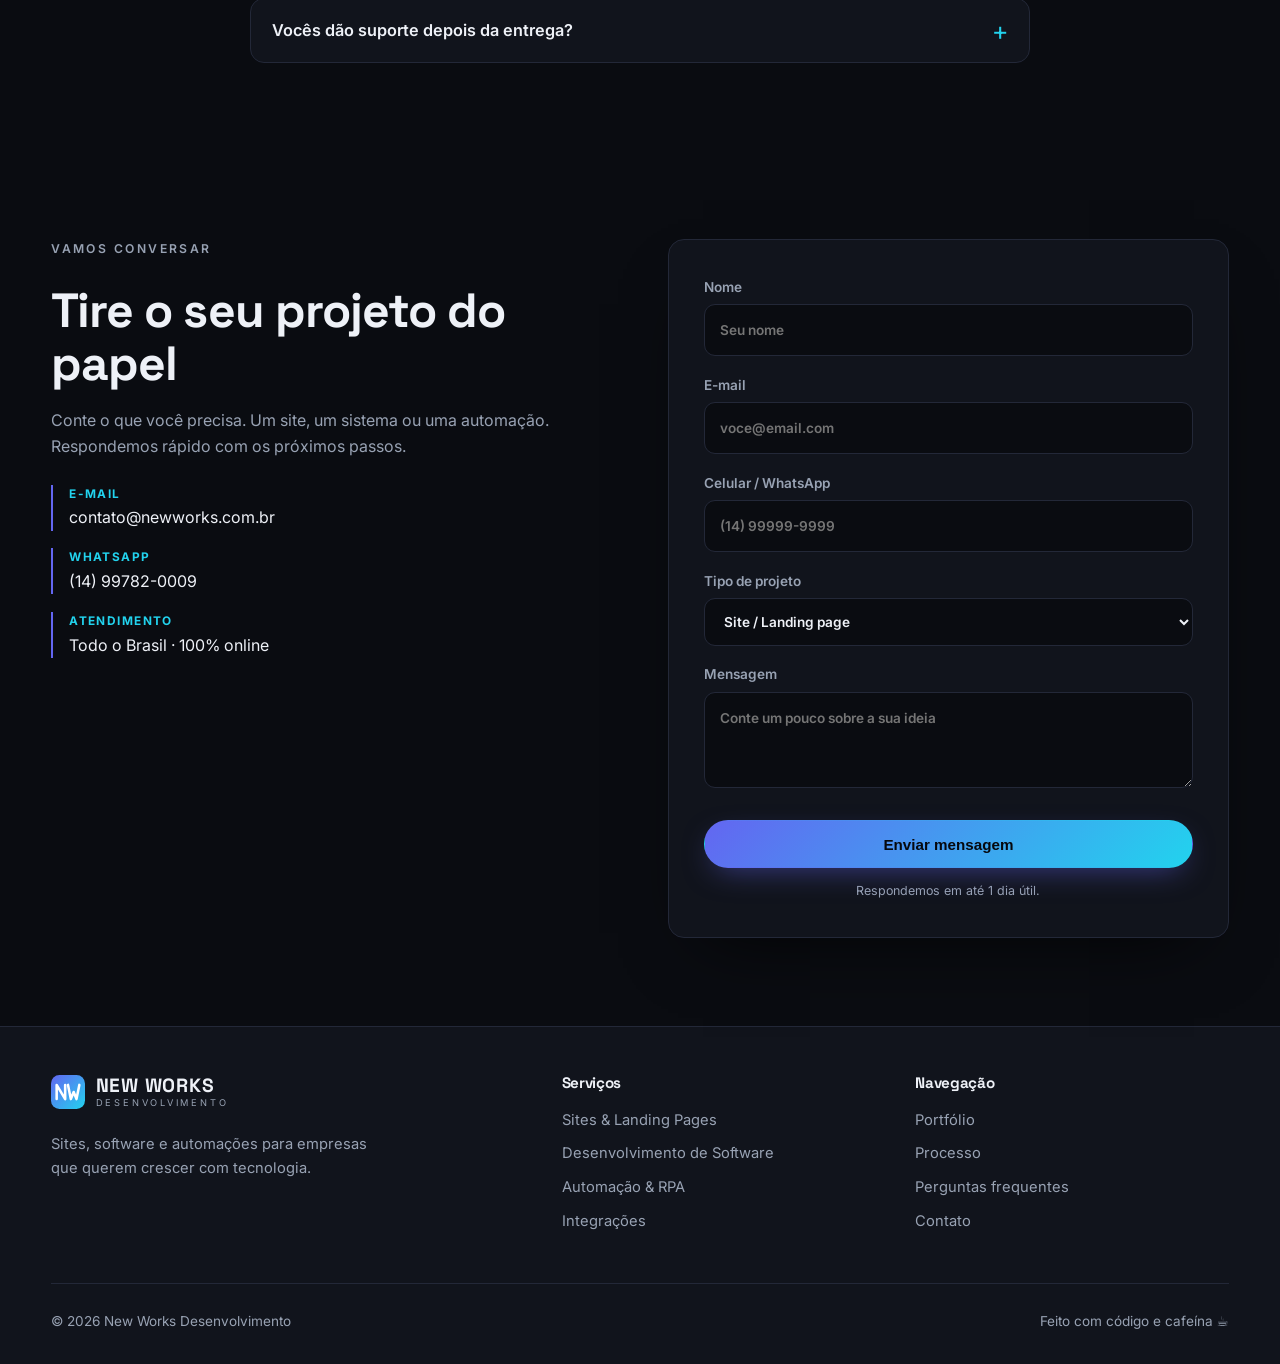
==== commit 462f689c: "Atualiza access key do Web3Forms para o destino no Hotmail Co-Authored-By: Claude Opus 4.8 <noreply@" ====
--- a/index.html
+++ b/index.html
@@ -327,7 +327,7 @@
           </ul>
         </div>
         <form class="contact-form" id="contactForm" action="https://api.web3forms.com/submit" method="POST" novalidate>
-          <input type="hidden" name="access_key" value="f71e6151-aa26-45cd-9bc5-d79e8996945b" />
+          <input type="hidden" name="access_key" value="1ab15421-771a-41a6-a2e4-b0300f9130da" />
           <input type="hidden" name="subject" value="NEW WORKS DESENVOLVIMENTO" />
           <input type="hidden" name="from_name" value="Site New Works" />
           <input type="hidden" name="redirect" value="https://newworks.com.br/obrigado.html" />
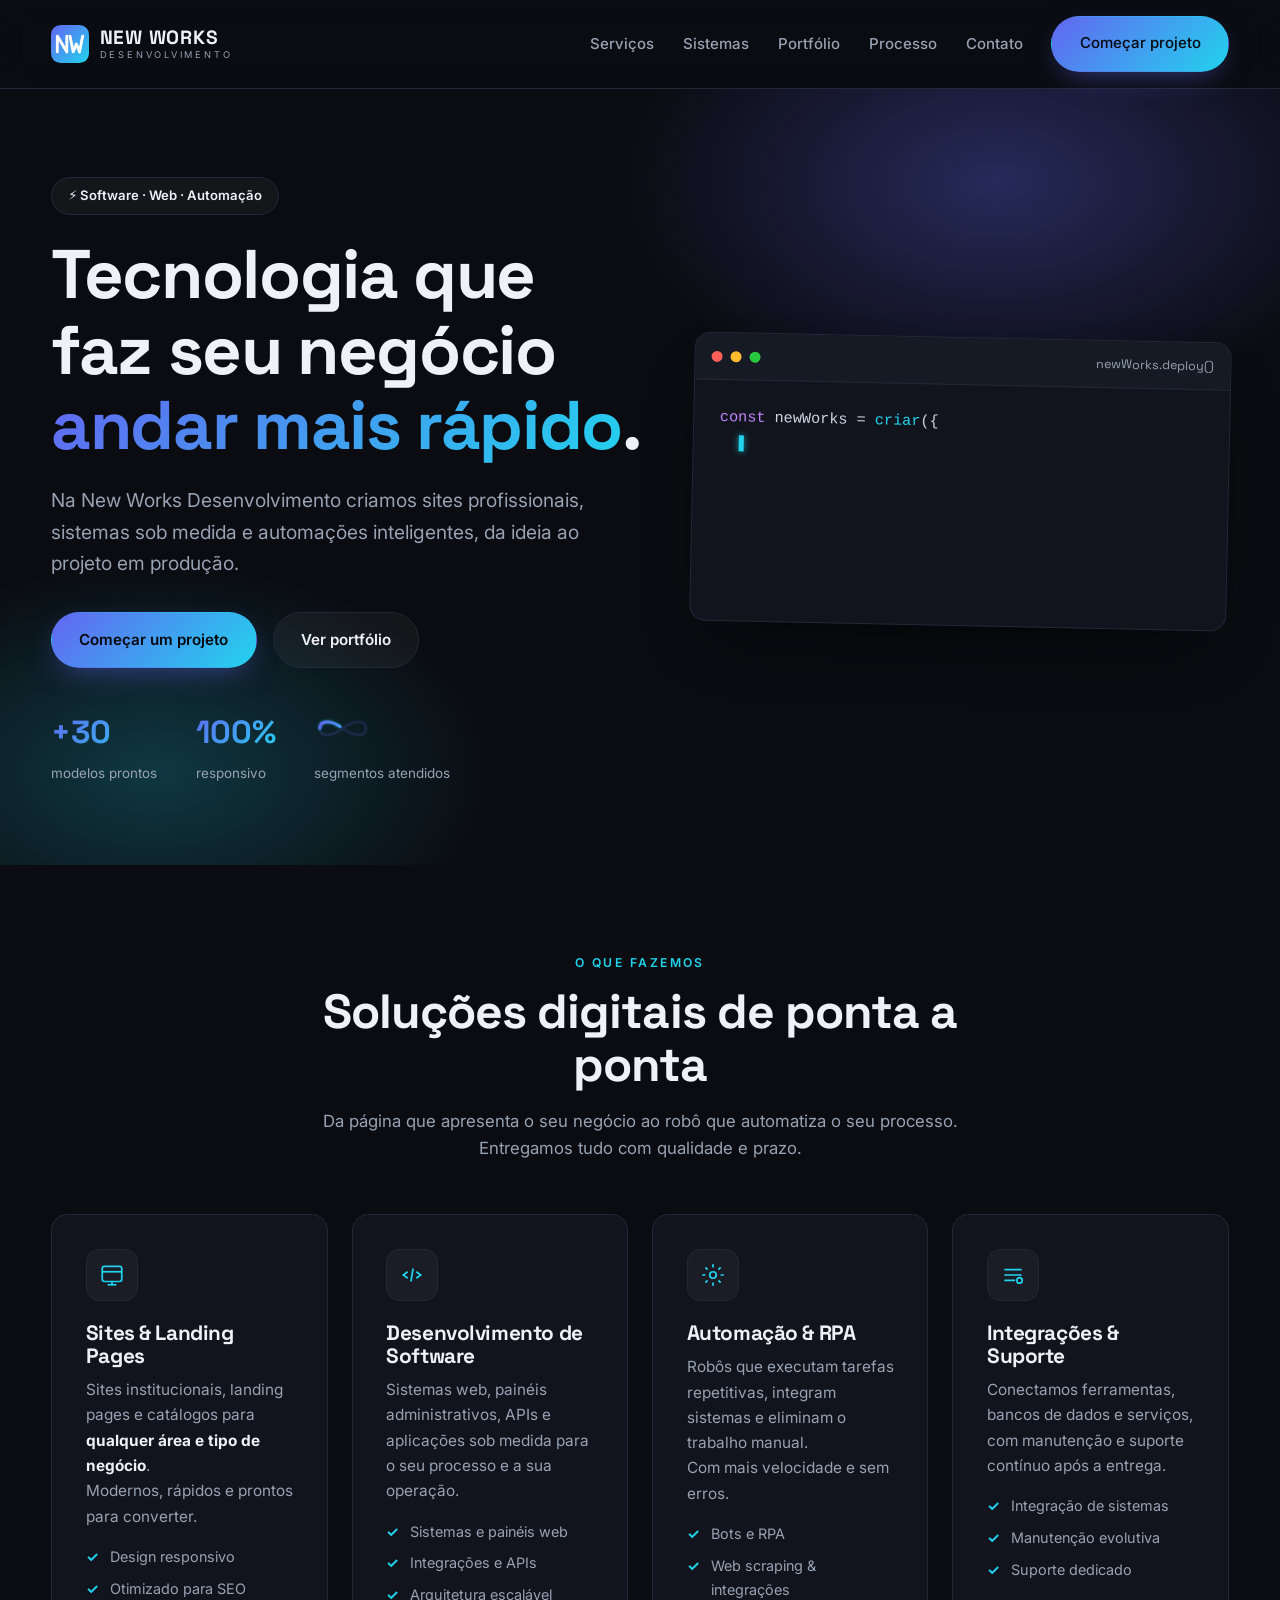
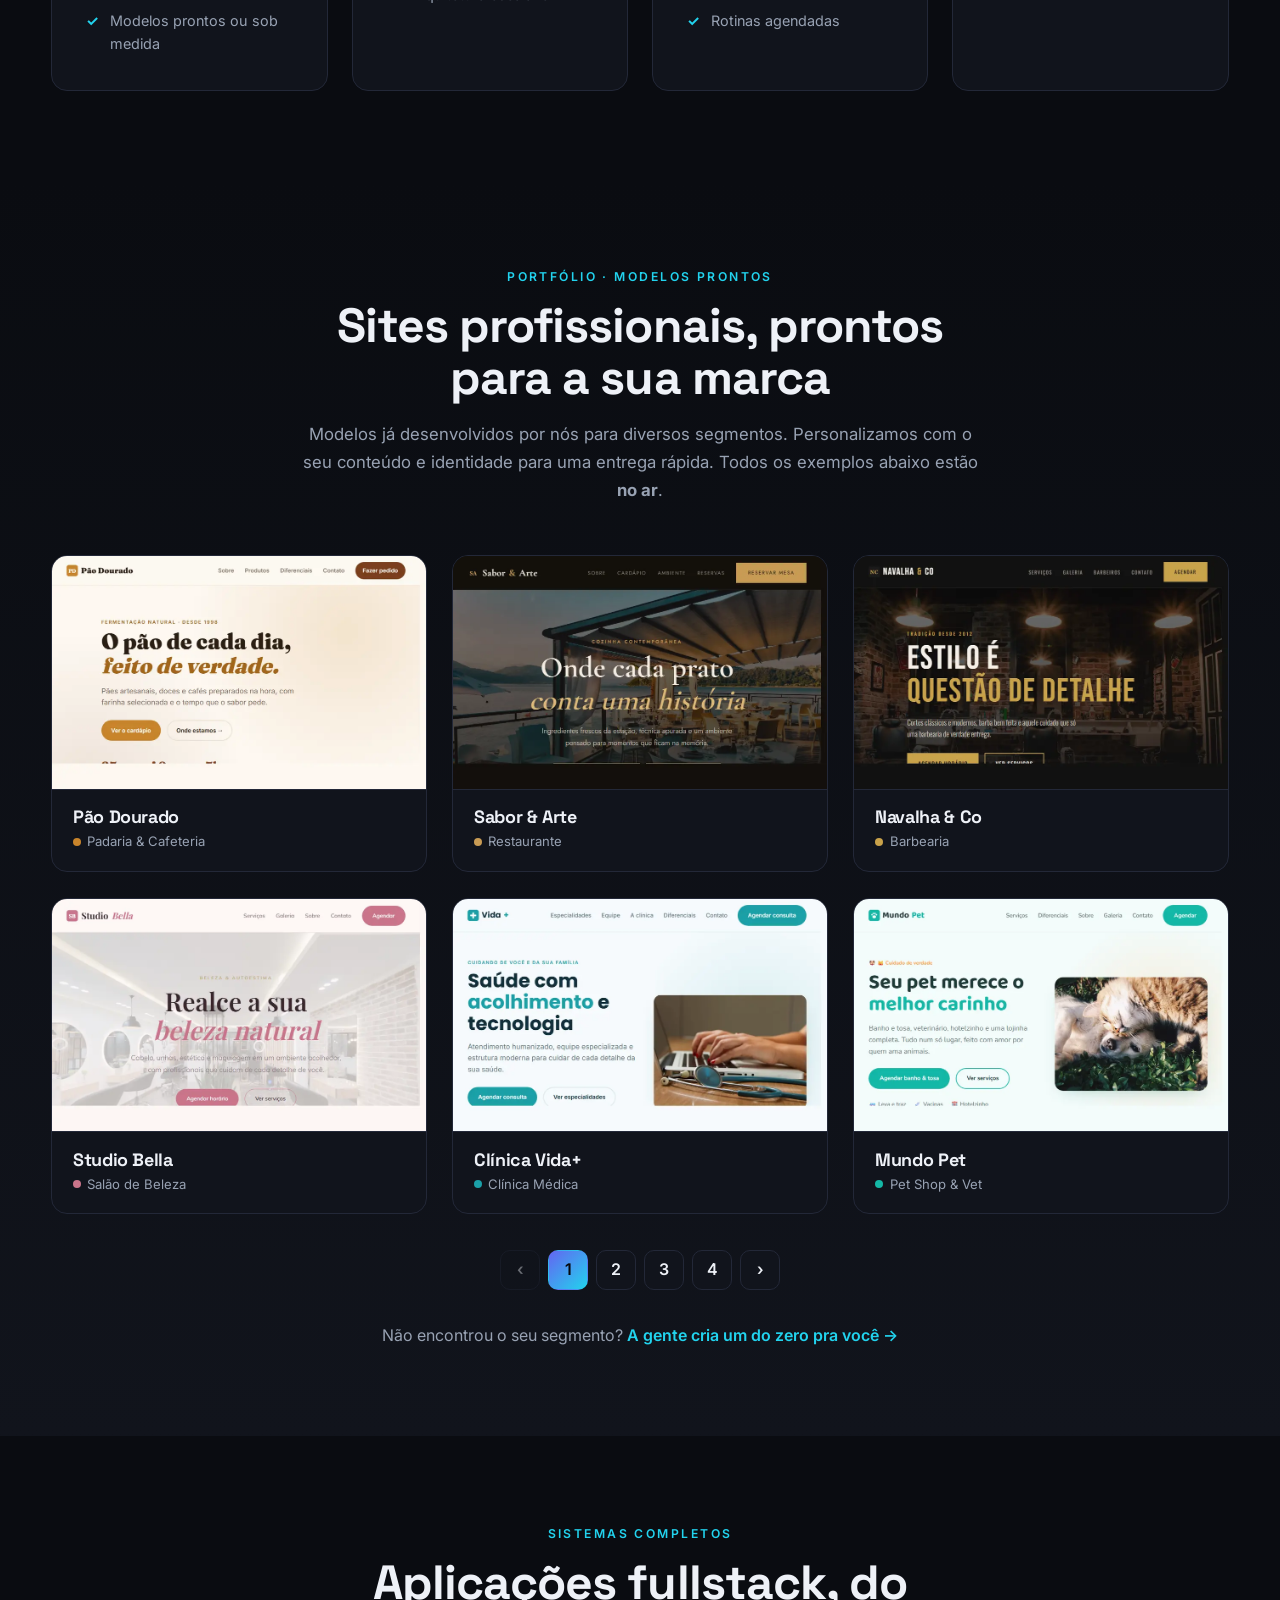
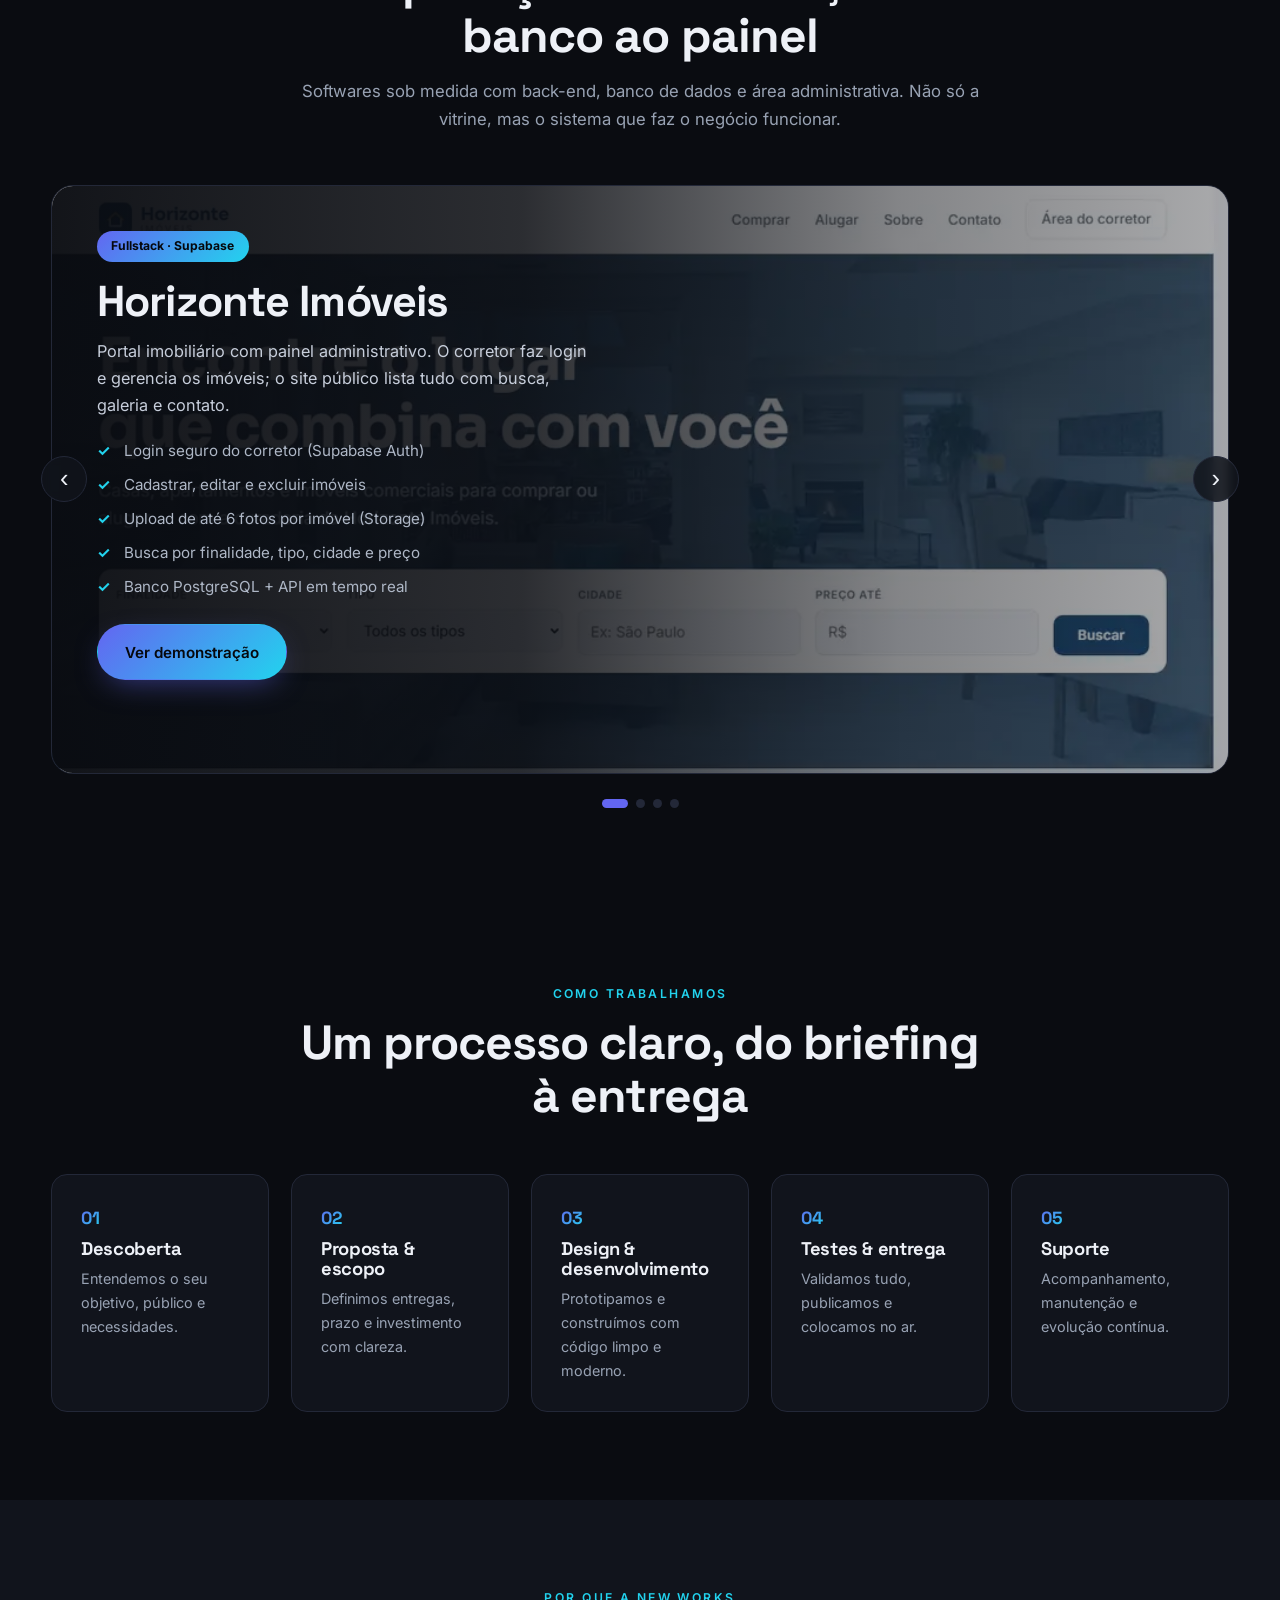
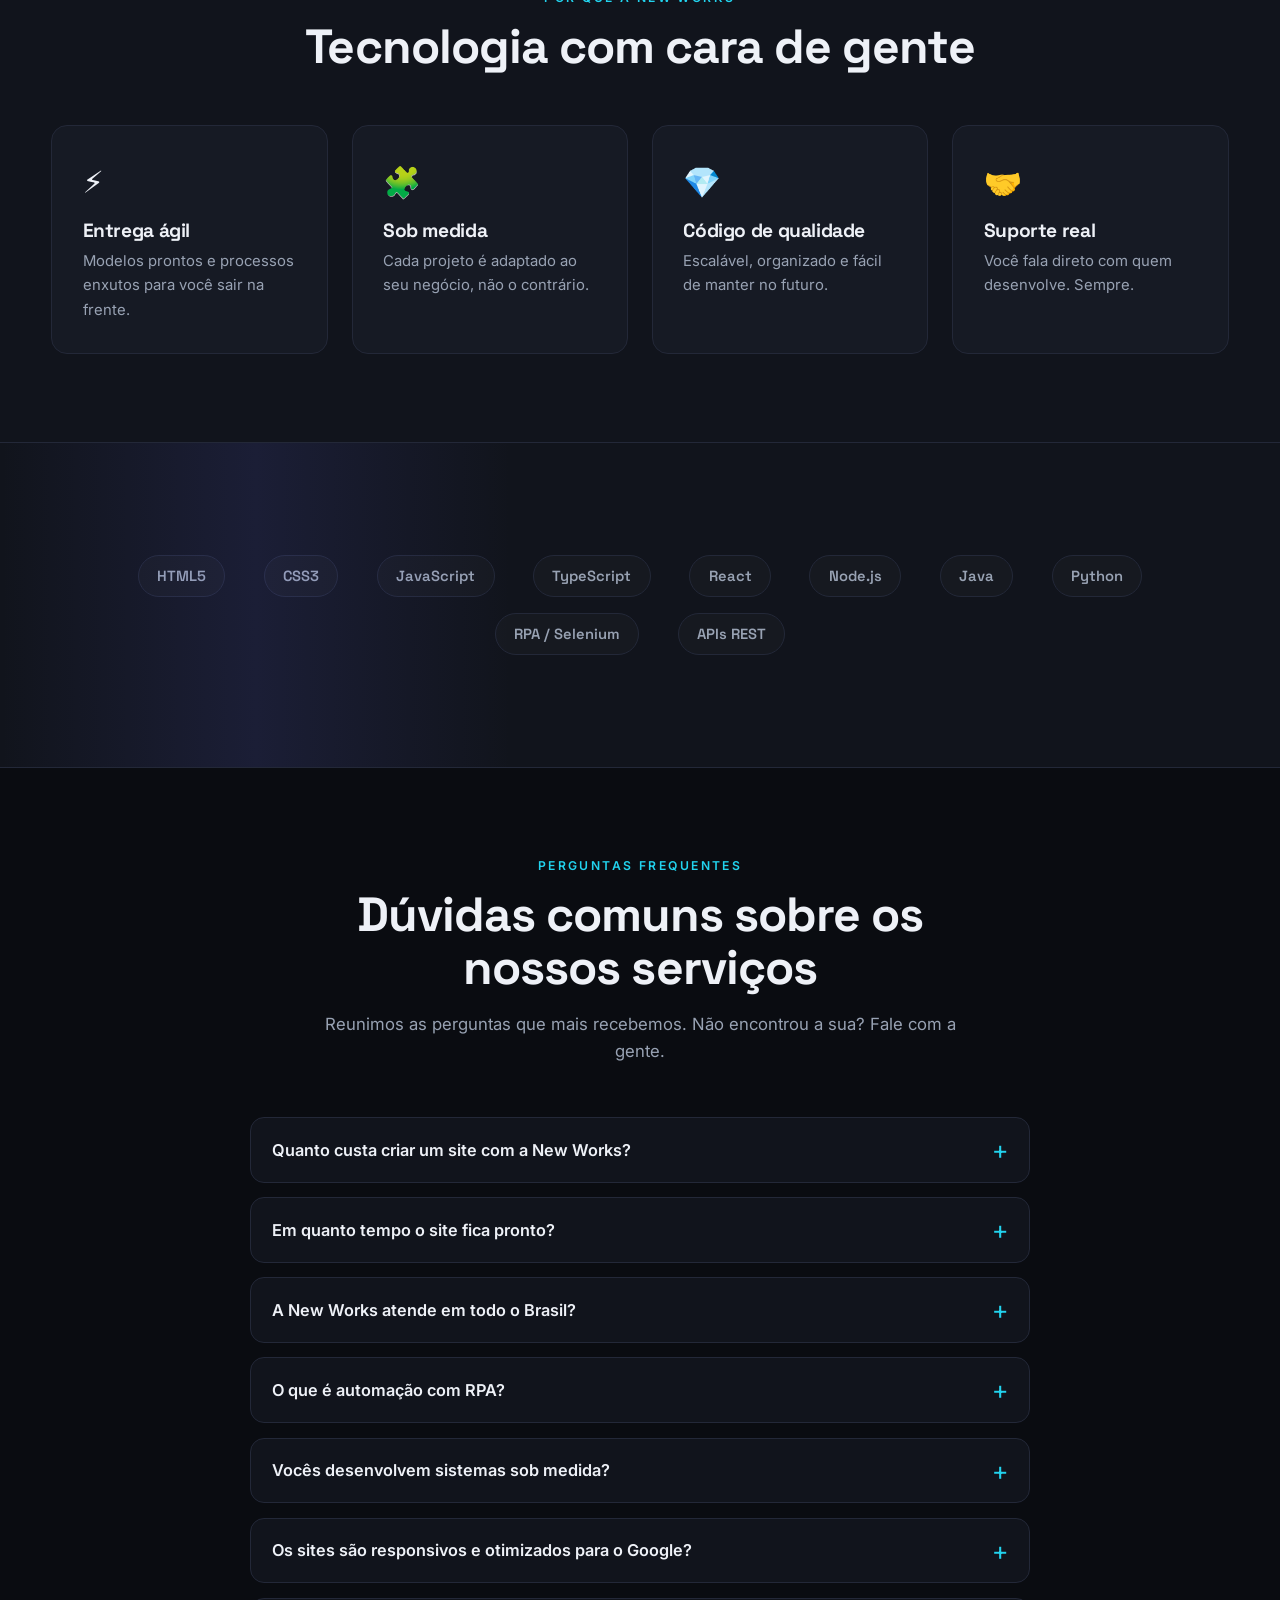
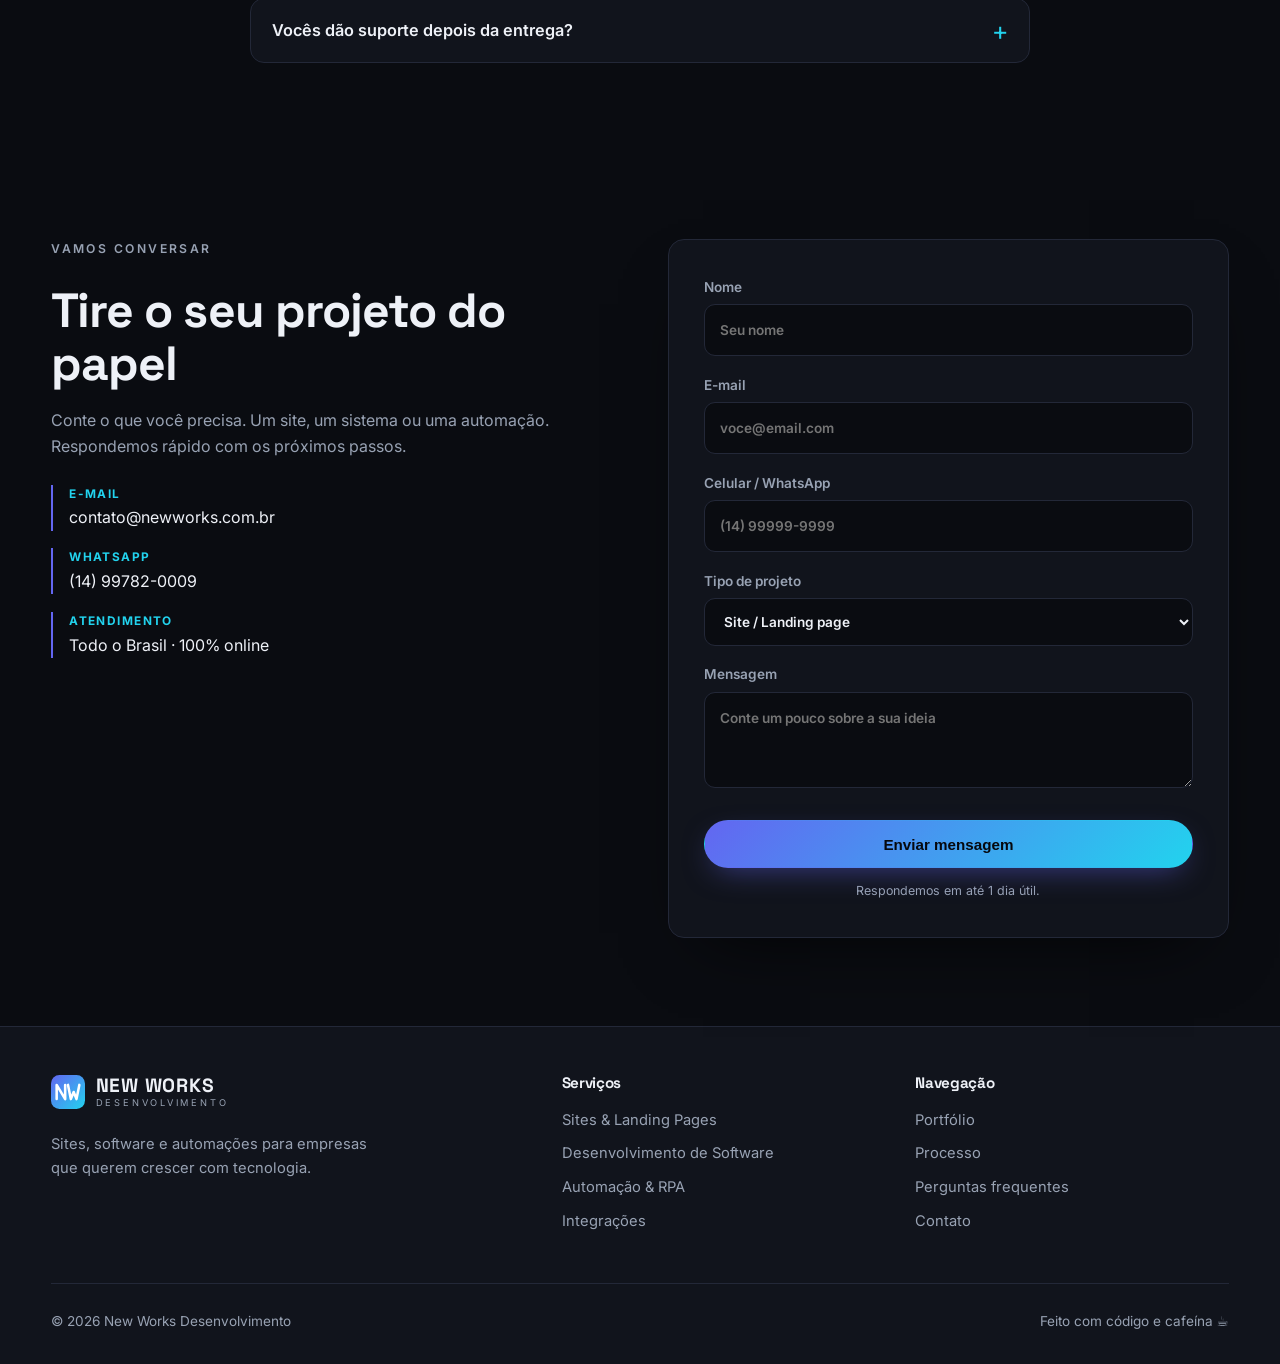
==== commit 234007e3: "Volta a access key do Web3Forms para o destino que entrega (Gmail) O Outlook/Hotmail bloqueia os env" ====
--- a/index.html
+++ b/index.html
@@ -327,7 +327,7 @@
           </ul>
         </div>
         <form class="contact-form" id="contactForm" action="https://api.web3forms.com/submit" method="POST" novalidate>
-          <input type="hidden" name="access_key" value="1ab15421-771a-41a6-a2e4-b0300f9130da" />
+          <input type="hidden" name="access_key" value="f71e6151-aa26-45cd-9bc5-d79e8996945b" />
           <input type="hidden" name="subject" value="NEW WORKS DESENVOLVIMENTO" />
           <input type="hidden" name="from_name" value="Site New Works" />
           <input type="hidden" name="redirect" value="https://newworks.com.br/obrigado.html" />
